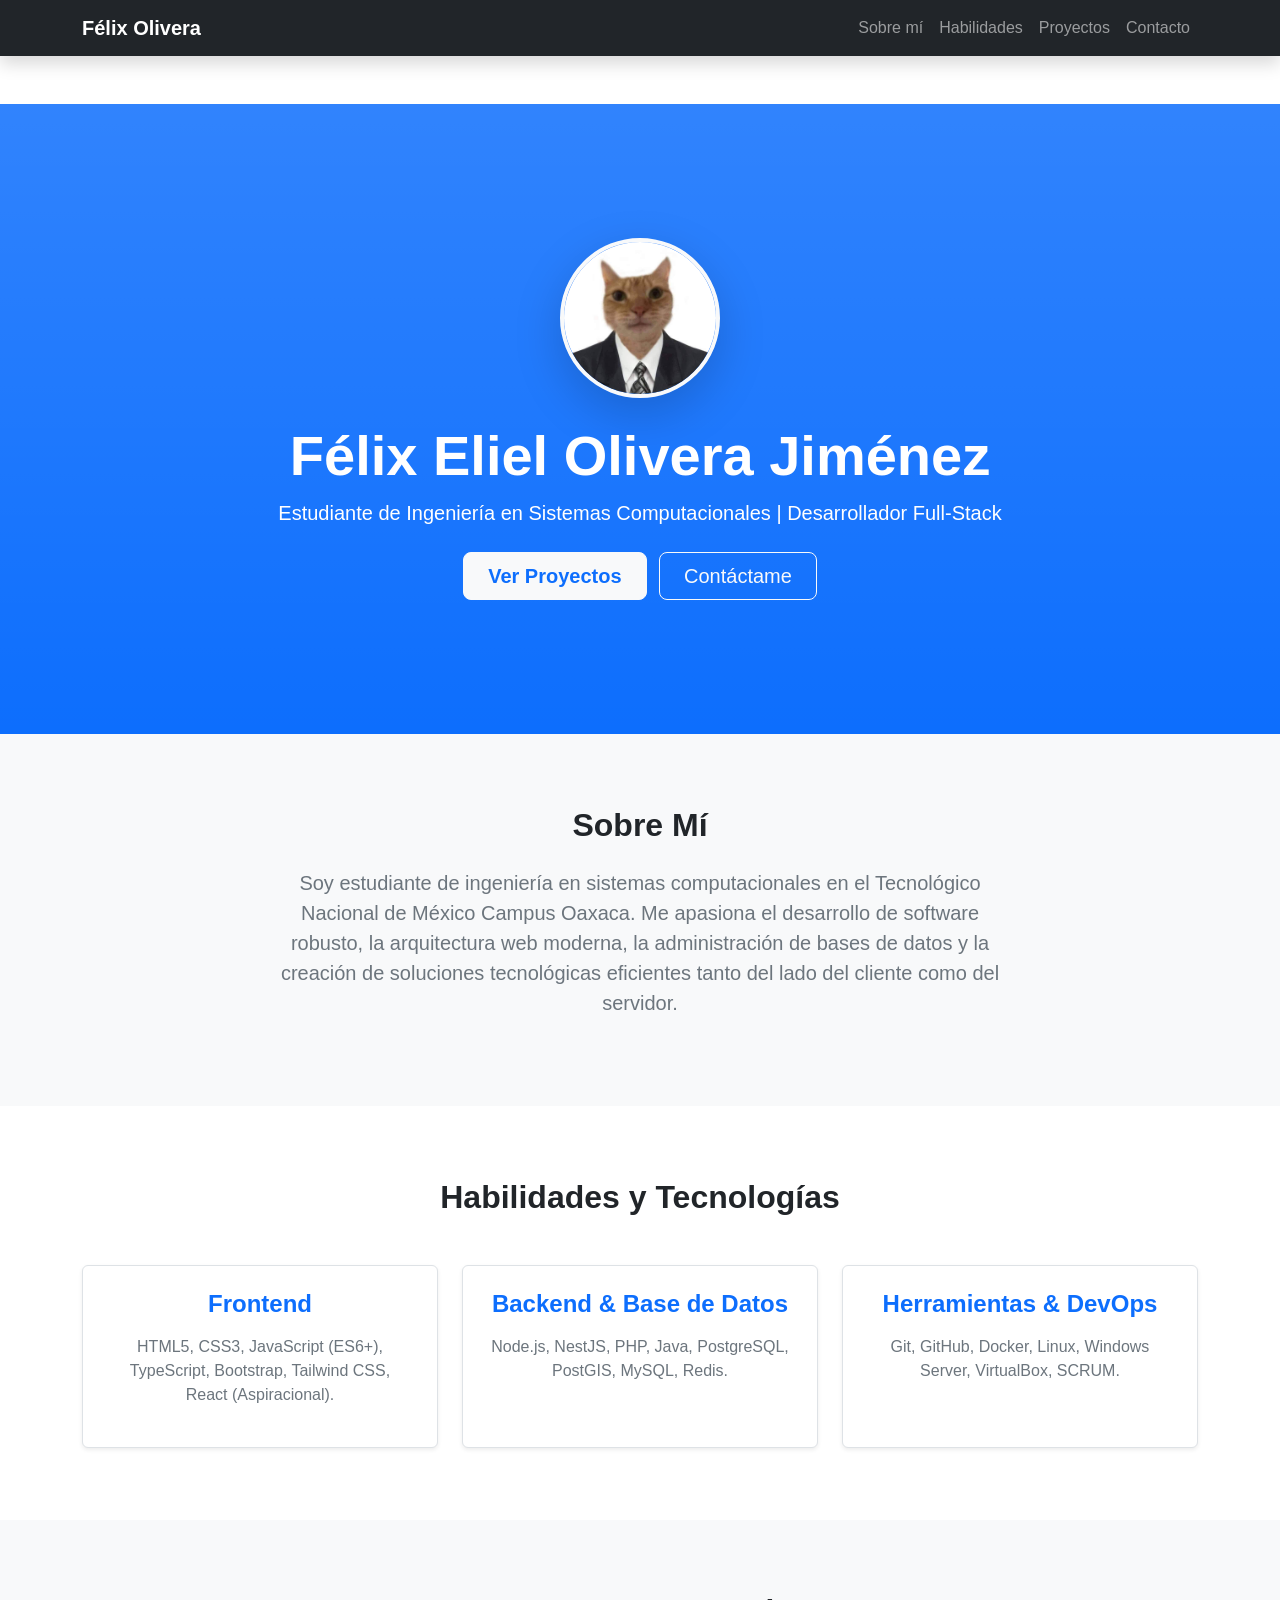
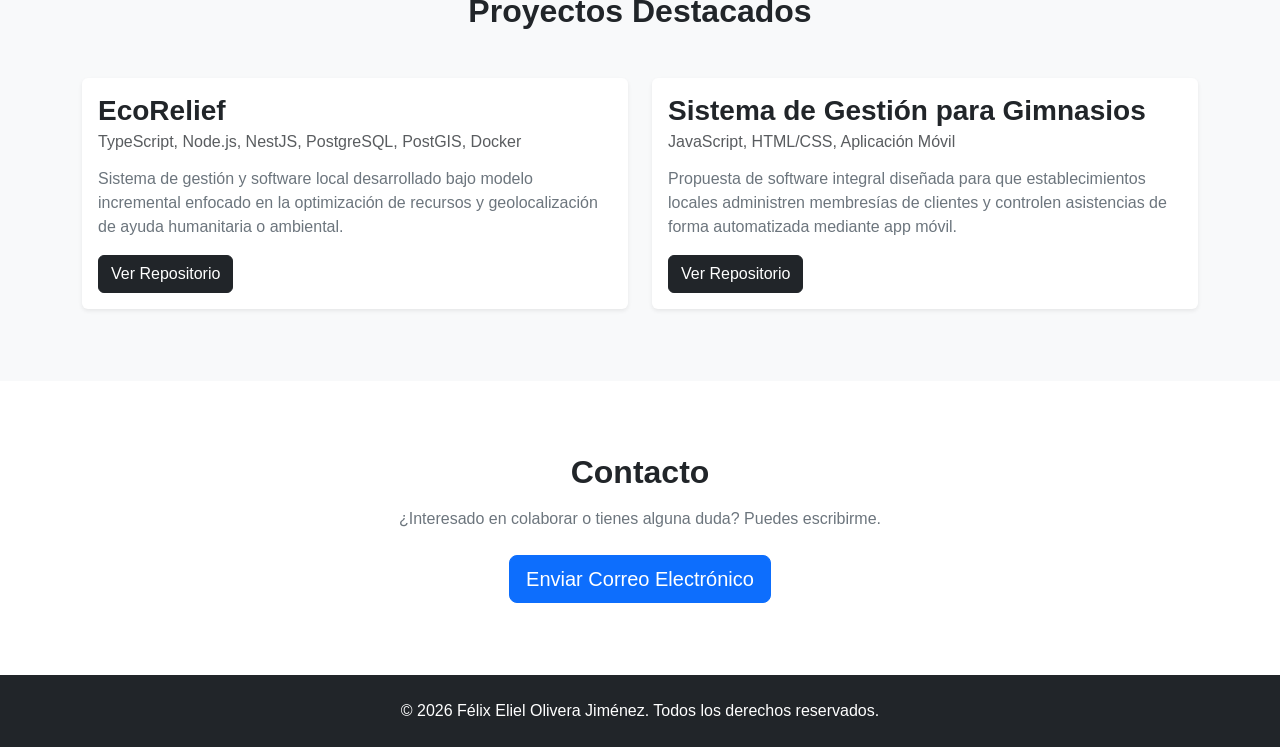
==== index.html @ 49920ea5 "Primer comit" ====
<!DOCTYPE html>
<html lang="es">
<head>
  <meta charset="UTF-8">
  <meta name="viewport" content="width=device-width, initial-scale=1.0">
  <title>Félix Eliel Olivera Jiménez | Portafolio Profesional</title>
  <!-- Bootstrap 5 CSS CDN -->
  <link href="https://cdn.jsdelivr.net/npm/bootstrap@5.3.2/dist/css/bootstrap.min.css" rel="stylesheet">
  <!-- Estilos personalizados -->
  <link rel="stylesheet" href="css/portafolio.css">
</head>
<body>

  <!-- NAVBAR -->
  <nav class="navbar navbar-expand-lg navbar-dark bg-dark fixed-top shadow">
    <div class="container">
      <a class="navbar-brand fw-bold" href="#">Félix Olivera</a>
      <button class="navbar-toggler" type="button" data-bs-toggle="collapse" data-bs-target="#navbarNav">
        <span class="navbar-toggler-icon"></span>
      </button>
      <div class="collapse navbar-collapse justify-content-end" id="navbarNav">
        <ul class="navbar-nav">
          <li class="nav-item"><a class="nav-link" href="#sobre-mi">Sobre mí</a></li>
          <li class="nav-item"><a class="nav-link" href="#skills">Habilidades</a></li>
          <li class="nav-item"><a class="nav-link" href="#proyectos">Proyectos</a></li>
          <li class="nav-item"><a class="nav-link" href="#contacto">Contacto</a></li>
        </ul>
      </div>
    </div>
  </nav>

  <!-- HERO SECTION -->
  <header class="hero-section text-white text-center d-flex align-items-center bg-primary bg-gradient py-5 mt-5">
    <div class="container py-5">
      <!-- Foto de perfil profesional (Asegúrate de agregar tu imagen real en una carpeta img o enlazarla) -->
      <img src="img/imagen_perfil_prueba.jpg" alt="Félix Eliel Olivera Jiménez" class="rounded-circle shadow-lg mb-4 border border-4 border-light profile-img" width="160" height="160" style="object-fit: cover;">
      <h1 class="display-4 fw-bold">Félix Eliel Olivera Jiménez</h1>
      <p class="lead mb-4">Estudiante de Ingeniería en Sistemas Computacionales | Desarrollador Full-Stack</p>
      <a href="#proyectos" class="btn btn-light btn-lg px-4 me-2 fw-bold text-primary">Ver Proyectos</a>
      <a href="#contacto" class="btn btn-outline-light btn-lg px-4">Contáctame</a>
    </div>
  </header>

  <!-- SOBRE MÍ -->
  <section id="sobre-mi" class="py-5 bg-light">
    <div class="container py-4">
      <h2 class="text-center fw-bold mb-4">Sobre Mí</h2>
      <div class="row justify-content-center">
        <div class="col-lg-8 text-center">
          <p class="fs-5 text-secondary">
            Soy estudiante de ingeniería en sistemas computacionales en el Tecnológico Nacional de México Campus Oaxaca. Me apasiona el desarrollo de software robusto, la arquitectura web moderna, la administración de bases de datos y la creación de soluciones tecnológicas eficientes tanto del lado del cliente como del servidor.
          </p>
        </div>
      </div>
    </div>
  </section>

  <!-- HABILIDADES (SKILLS) -->
  <section id="skills" class="py-5">
    <div class="container py-4">
      <h2 class="text-center fw-bold mb-5">Habilidades y Tecnologías</h2>
      <div class="row g-4 text-center">
        <div class="col-md-4">
          <div class="p-4 border rounded shadow-sm h-100 bg-white">
            <h4 class="fw-bold text-primary mb-3">Frontend</h4>
            <p class="text-secondary">HTML5, CSS3, JavaScript (ES6+), TypeScript, Bootstrap, Tailwind CSS, React (Aspiracional).</p>
          </div>
        </div>
        <div class="col-md-4">
          <div class="p-4 border rounded shadow-sm h-100 bg-white">
            <h4 class="fw-bold text-primary mb-3">Backend & Base de Datos</h4>
            <p class="text-secondary">Node.js, NestJS, PHP, Java, PostgreSQL, PostGIS, MySQL, Redis.</p>
          </div>
        </div>
        <div class="col-md-4">
          <div class="p-4 border rounded shadow-sm h-100 bg-white">
            <h4 class="fw-bold text-primary mb-3">Herramientas & DevOps</h4>
            <p class="text-secondary">Git, GitHub, Docker, Linux, Windows Server, VirtualBox, SCRUM.</p>
          </div>
        </div>
      </div>
    </div>
  </section>

  <!-- PROYECTOS -->
  <section id="proyectos" class="py-5 bg-light">
    <div class="container py-4">
      <h2 class="text-center fw-bold mb-5">Proyectos Destacados</h2>
      <div class="row g-4">
        
        <!-- Proyecto 1 -->
        <div class="col-md-6">
          <div class="card h-100 shadow-sm border-0">
            <div class="card-body d-flex flex-column">
              <h3 class="card-title fw-bold">EcoRelief</h3>
              <h6 class="card-subtitle mb-2 text-muted">TypeScript, Node.js, NestJS, PostgreSQL, PostGIS, Docker</h6>
              <p class="card-text text-secondary mt-2">
                Sistema de gestión y software local desarrollado bajo modelo incremental enfocado en la optimización de recursos y geolocalización de ayuda humanitaria o ambiental.
              </p>
              <a href="#" class="btn btn-dark mt-auto align-self-start">Ver Repositorio</a>
            </div>
          </div>
        </div>

        <!-- Proyecto 2 -->
        <div class="col-md-6">
          <div class="card h-100 shadow-sm border-0">
            <div class="card-body d-flex flex-column">
              <h3 class="card-title fw-bold">Sistema de Gestión para Gimnasios</h3>
              <h6 class="card-subtitle mb-2 text-muted">JavaScript, HTML/CSS, Aplicación Móvil</h6>
              <p class="card-text text-secondary mt-2">
                Propuesta de software integral diseñada para que establecimientos locales administren membresías de clientes y controlen asistencias de forma automatizada mediante app móvil.
              </p>
              <a href="#" class="btn btn-dark mt-auto align-self-start">Ver Repositorio</a>
            </div>
          </div>
        </div>

      </div>
    </div>
  </section>

  <!-- CONTACTO -->
  <section id="contacto" class="py-5">
    <div class="container py-4 text-center">
      <h2 class="fw-bold mb-3">Contacto</h2>
      <p class="text-secondary mb-4">¿Interesado en colaborar o tienes alguna duda? Puedes escribirme.</p>
      <a href="mailto:felix.olivera@itoaxaca.edu.mx" class="btn btn-primary btn-lg">Enviar Correo Electrónico</a>
    </div>
  </section>

  <!-- FOOTER -->
  <footer class="bg-dark text-white text-center py-4">
    <div class="container">
      <p class="mb-0">&copy; 2026 Félix Eliel Olivera Jiménez. Todos los derechos reservados.</p>
    </div>
  </footer>

  <!-- Bootstrap 5 JS Bundle CDN -->
  <script src="https://cdn.jsdelivr.net/npm/bootstrap@5.3.2/dist/js/bootstrap.bundle.min.js"></script>
  <script src="js/main.js"></script>
</body>
</html>
---- css/portafolio.css ----
html {
  scroll-behavior: smooth;
}

body {
  font-family: 'Segoe UI', Tahoma, Geneva, Verdana, sans-serif;
  padding-top: 56px; /* Espacio para el navbar fijo */
}

.hero-section {
  background: linear-gradient(135deg, #0d6efd 0%, #0043a8 100%);
  min-height: 70vh;
}

.profile-img {
  transition: transform 0.3s ease;
}

.profile-img:hover {
  transform: scale(1.05);
}

.card {
  transition: transform 0.3s ease, box-shadow 0.3s ease;
}

.card:hover {
  transform: translateY(-5px);
  box-shadow: 0 10px 20px rgba(0,0,0,0.15) !important;
}
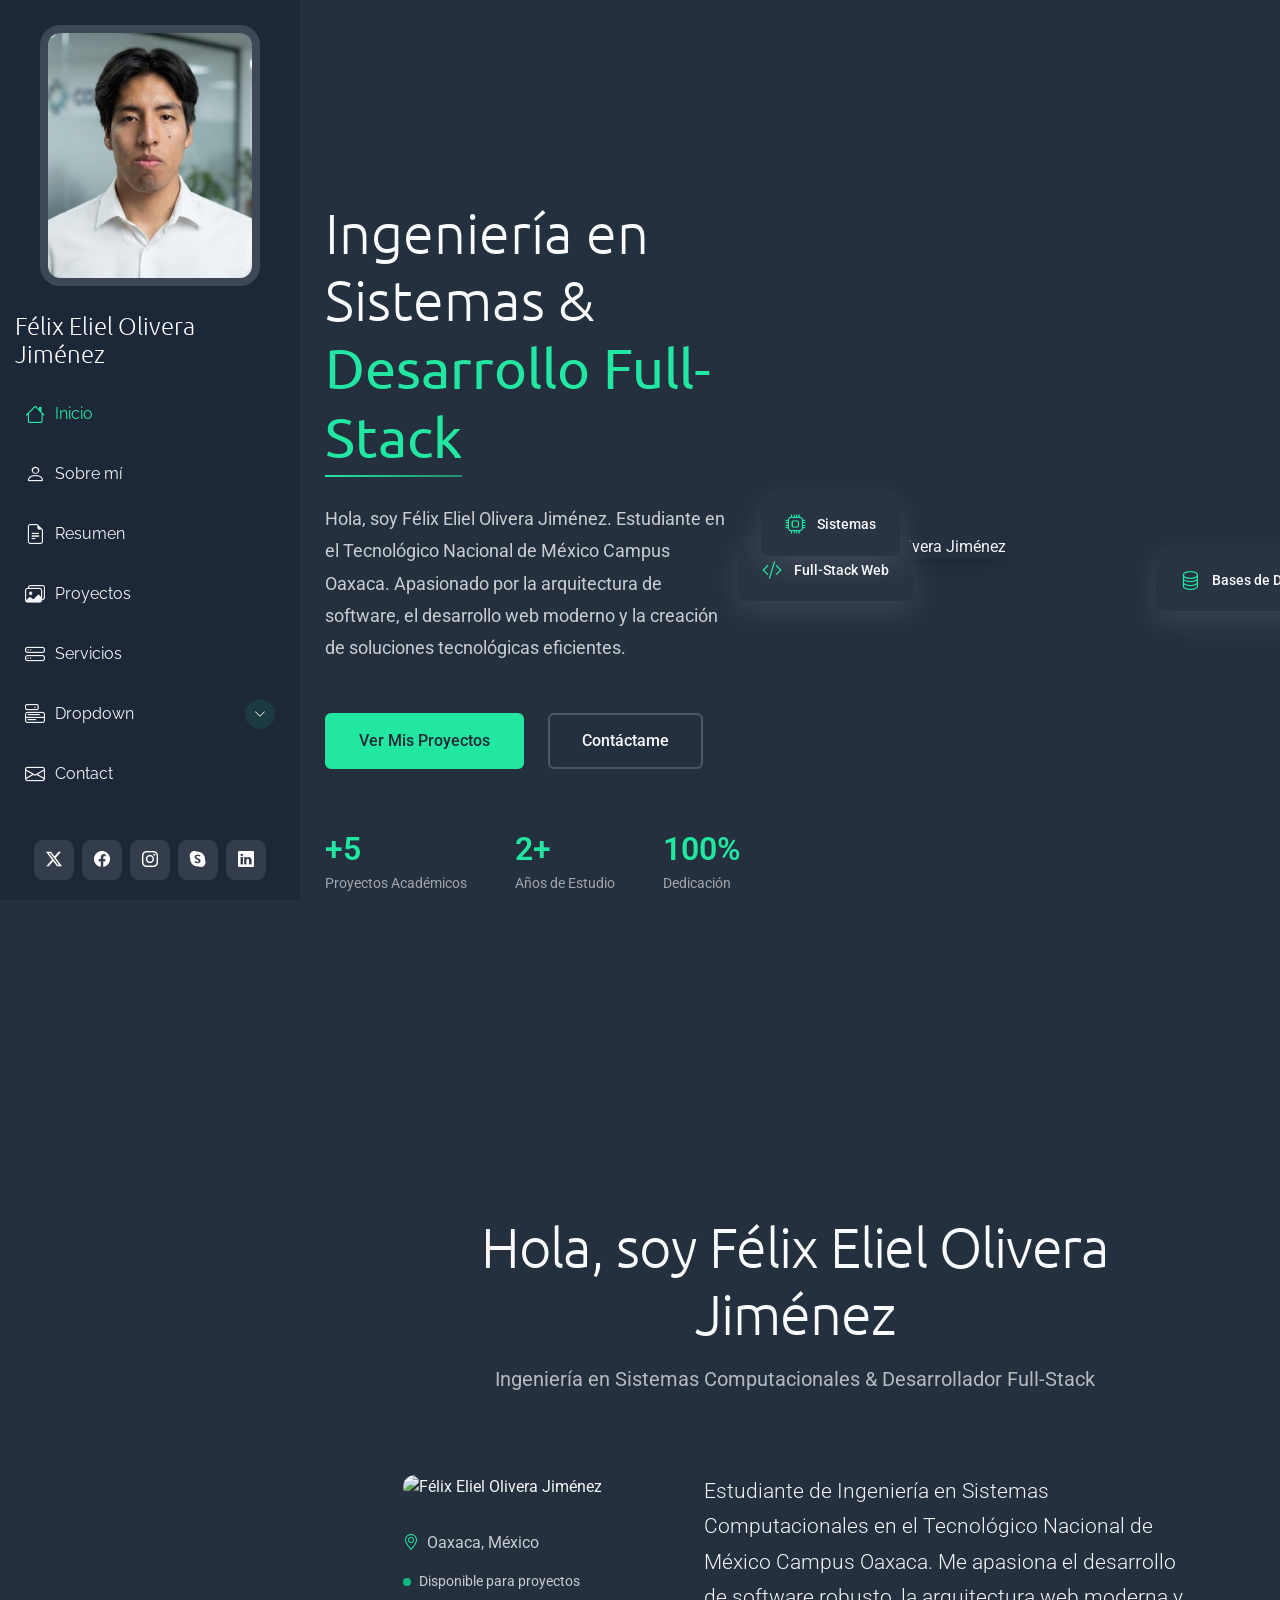
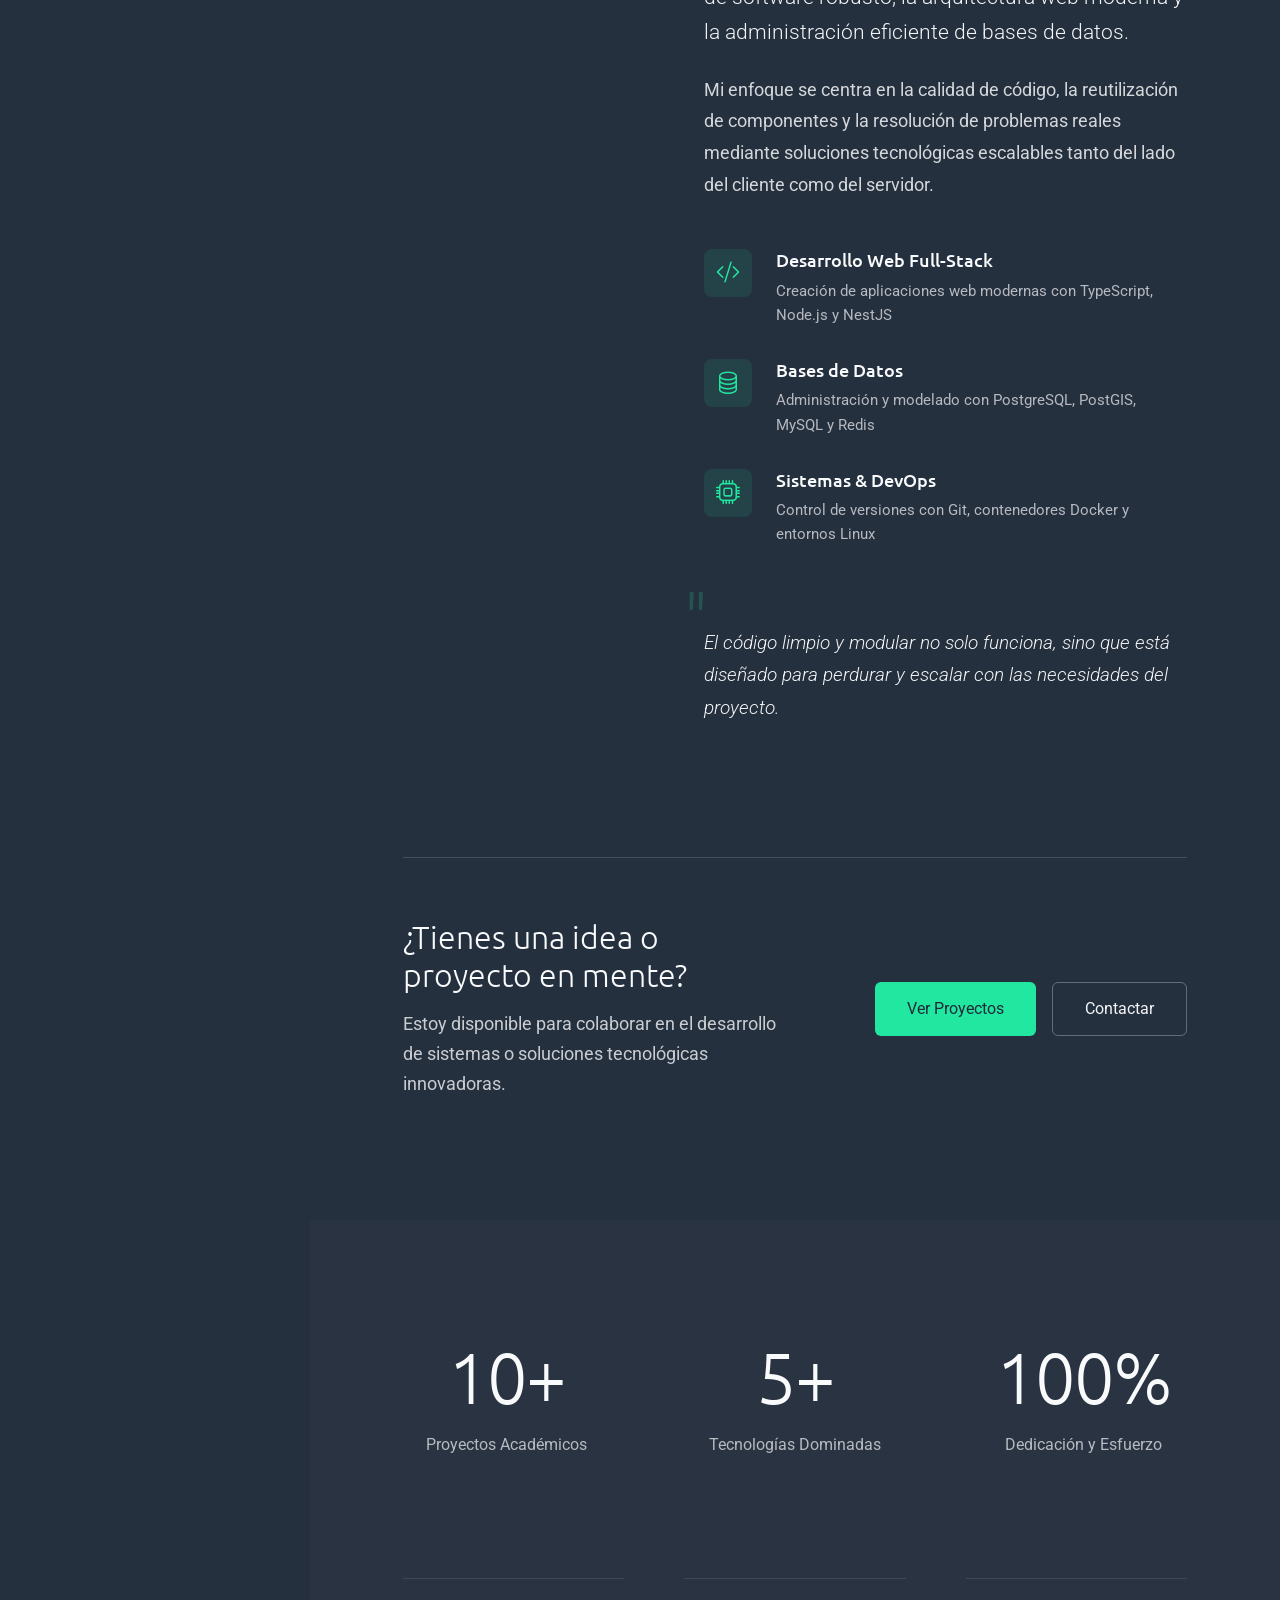
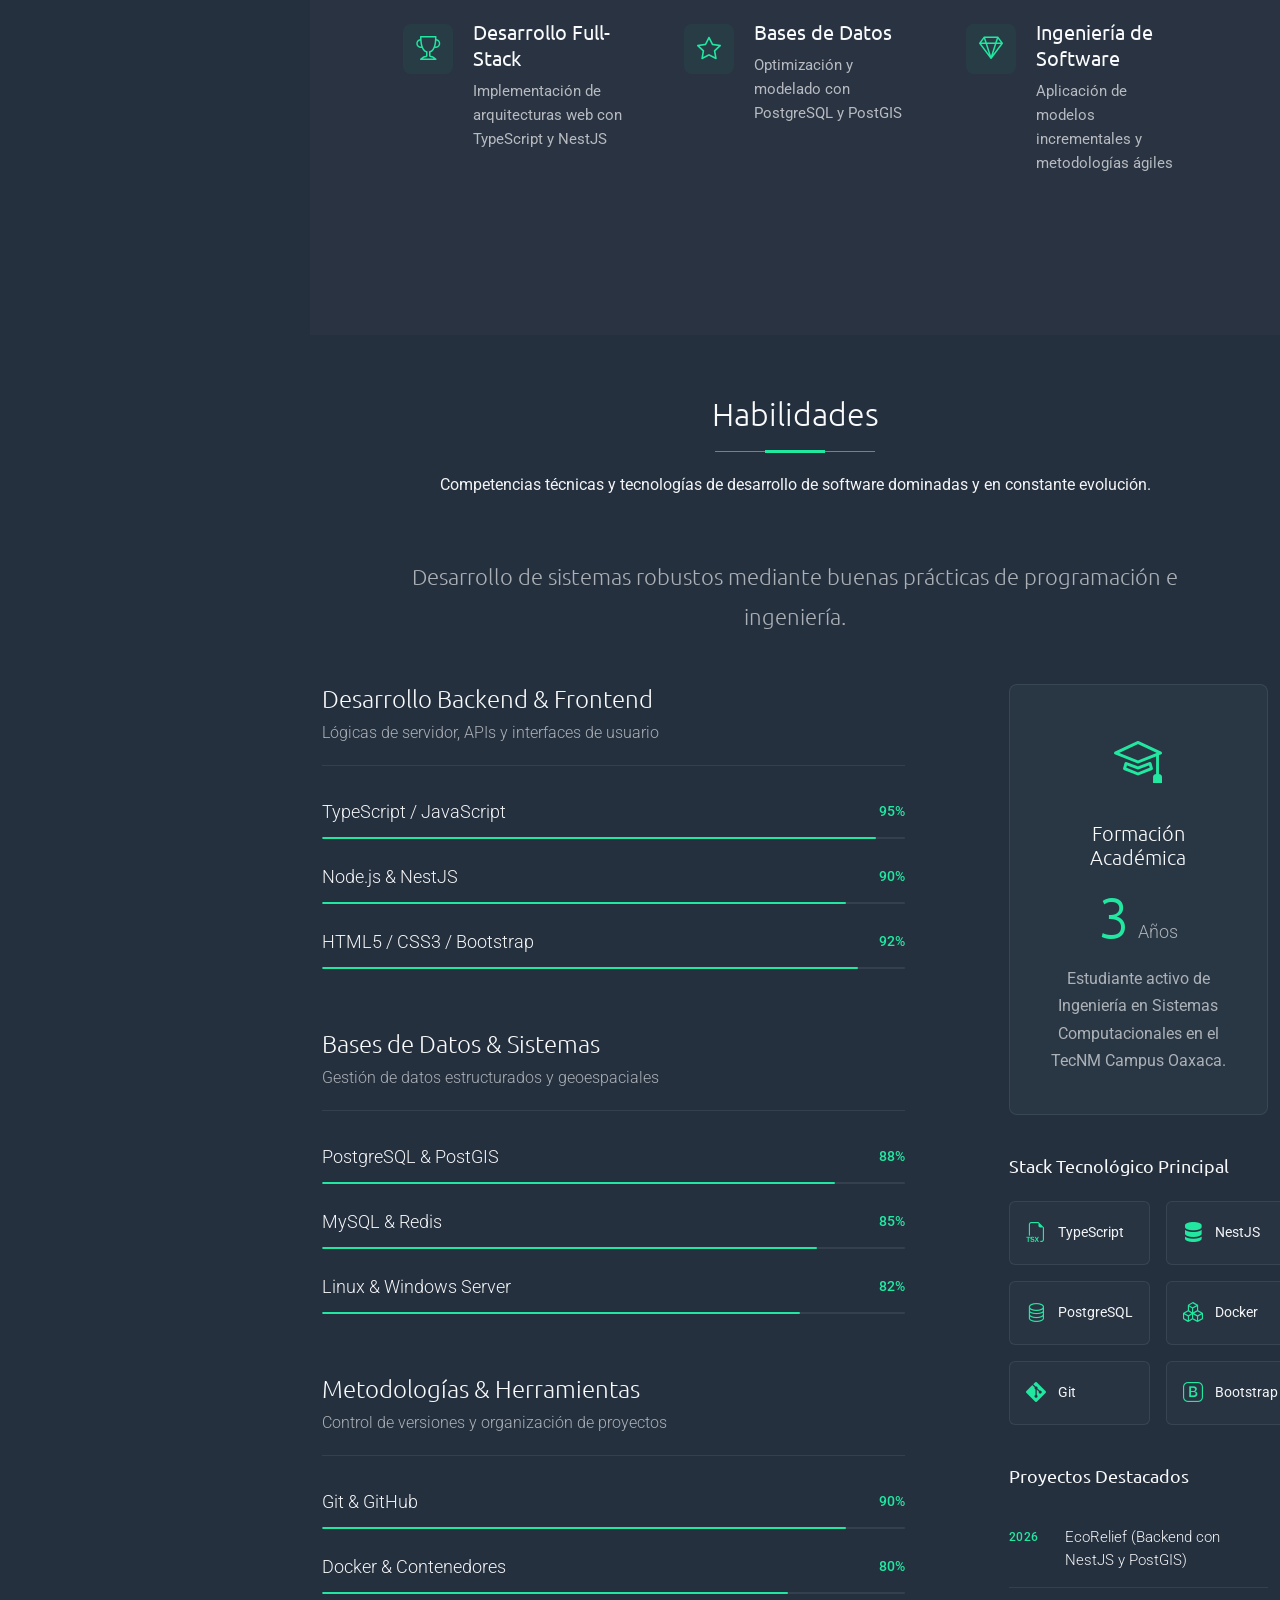
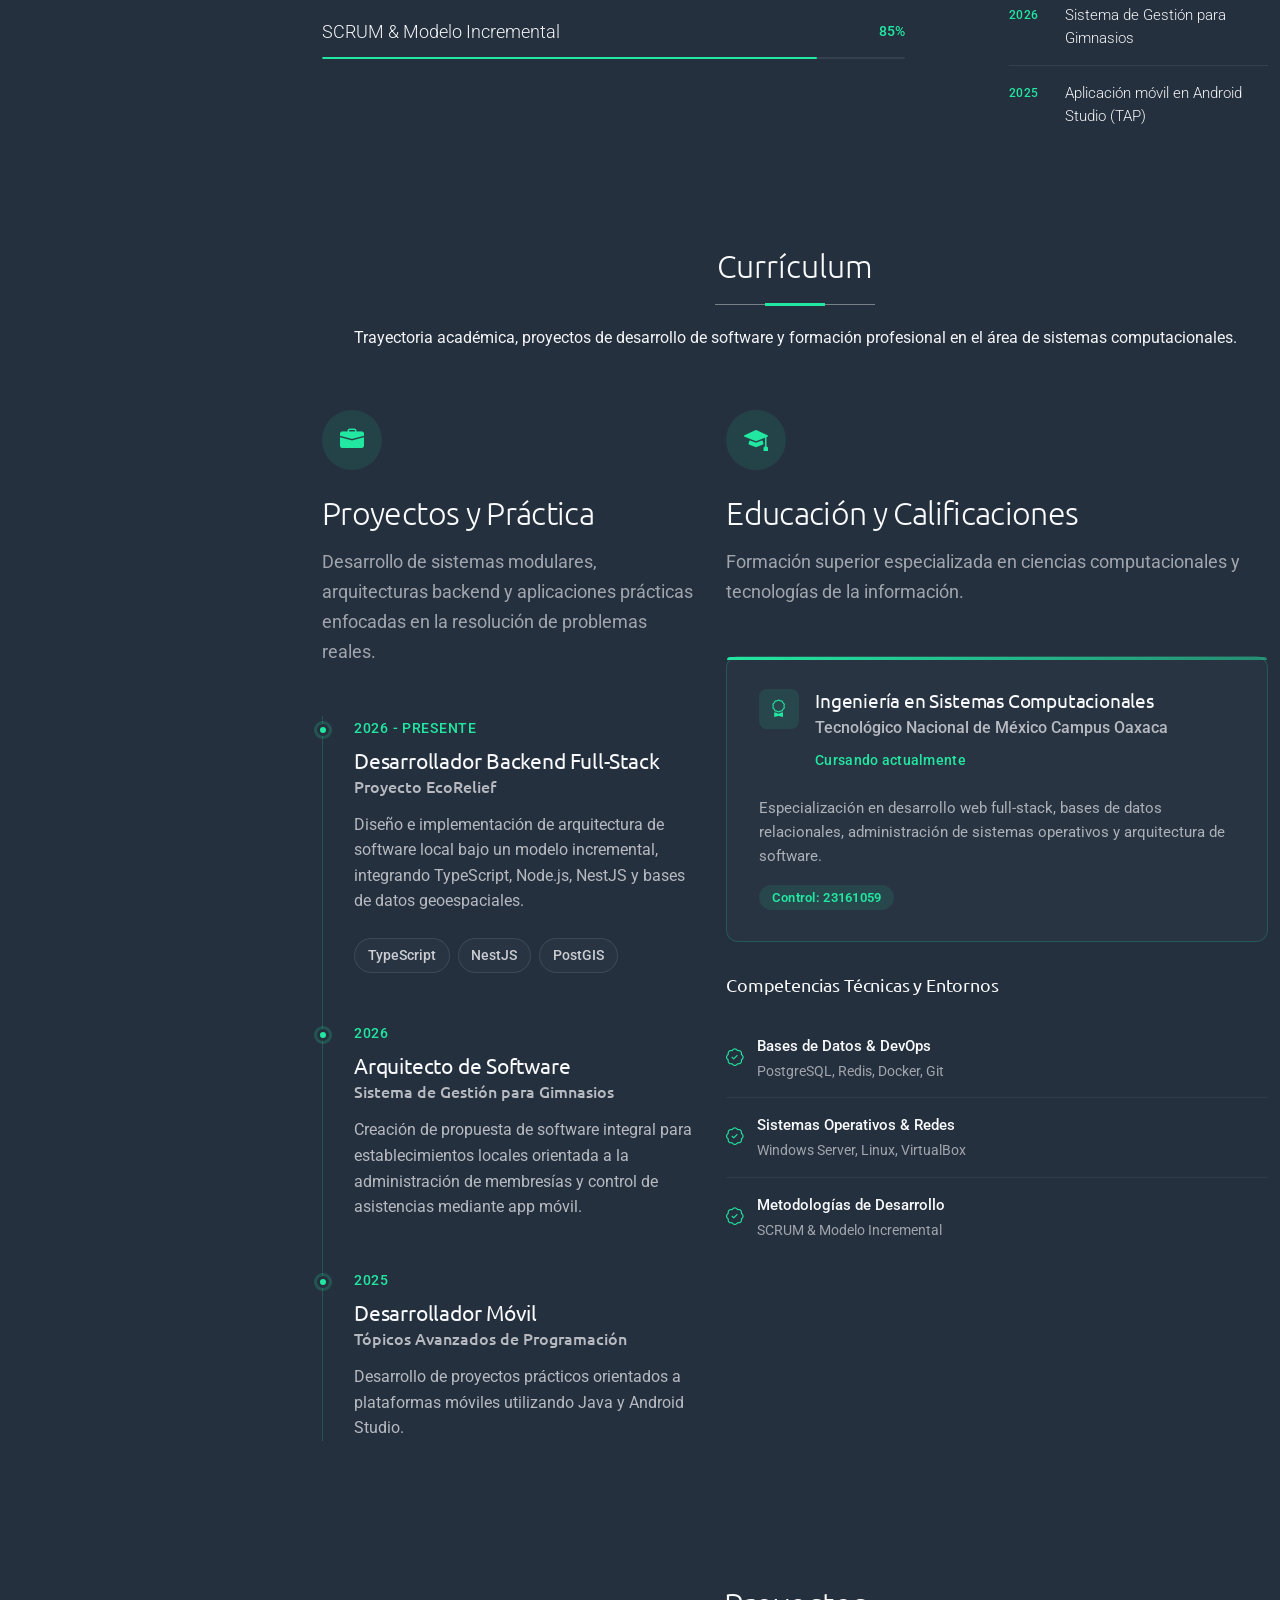
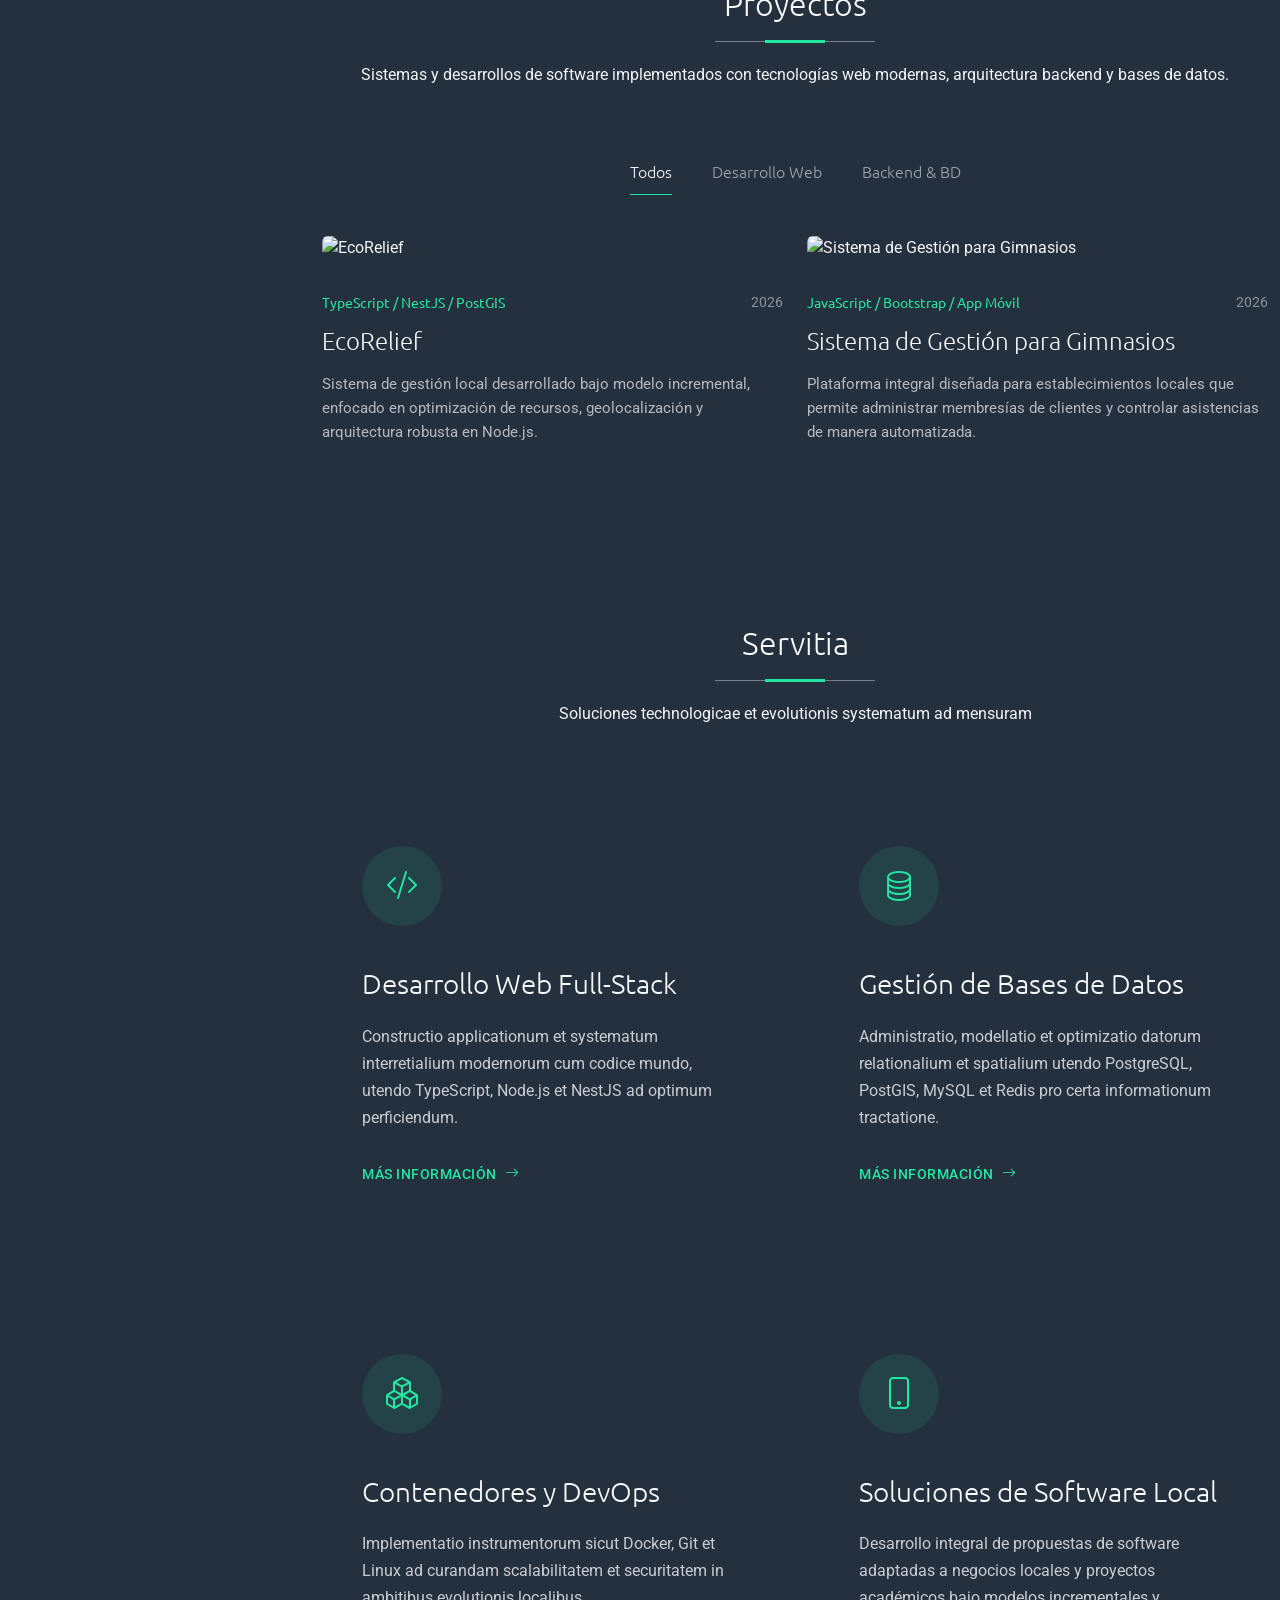
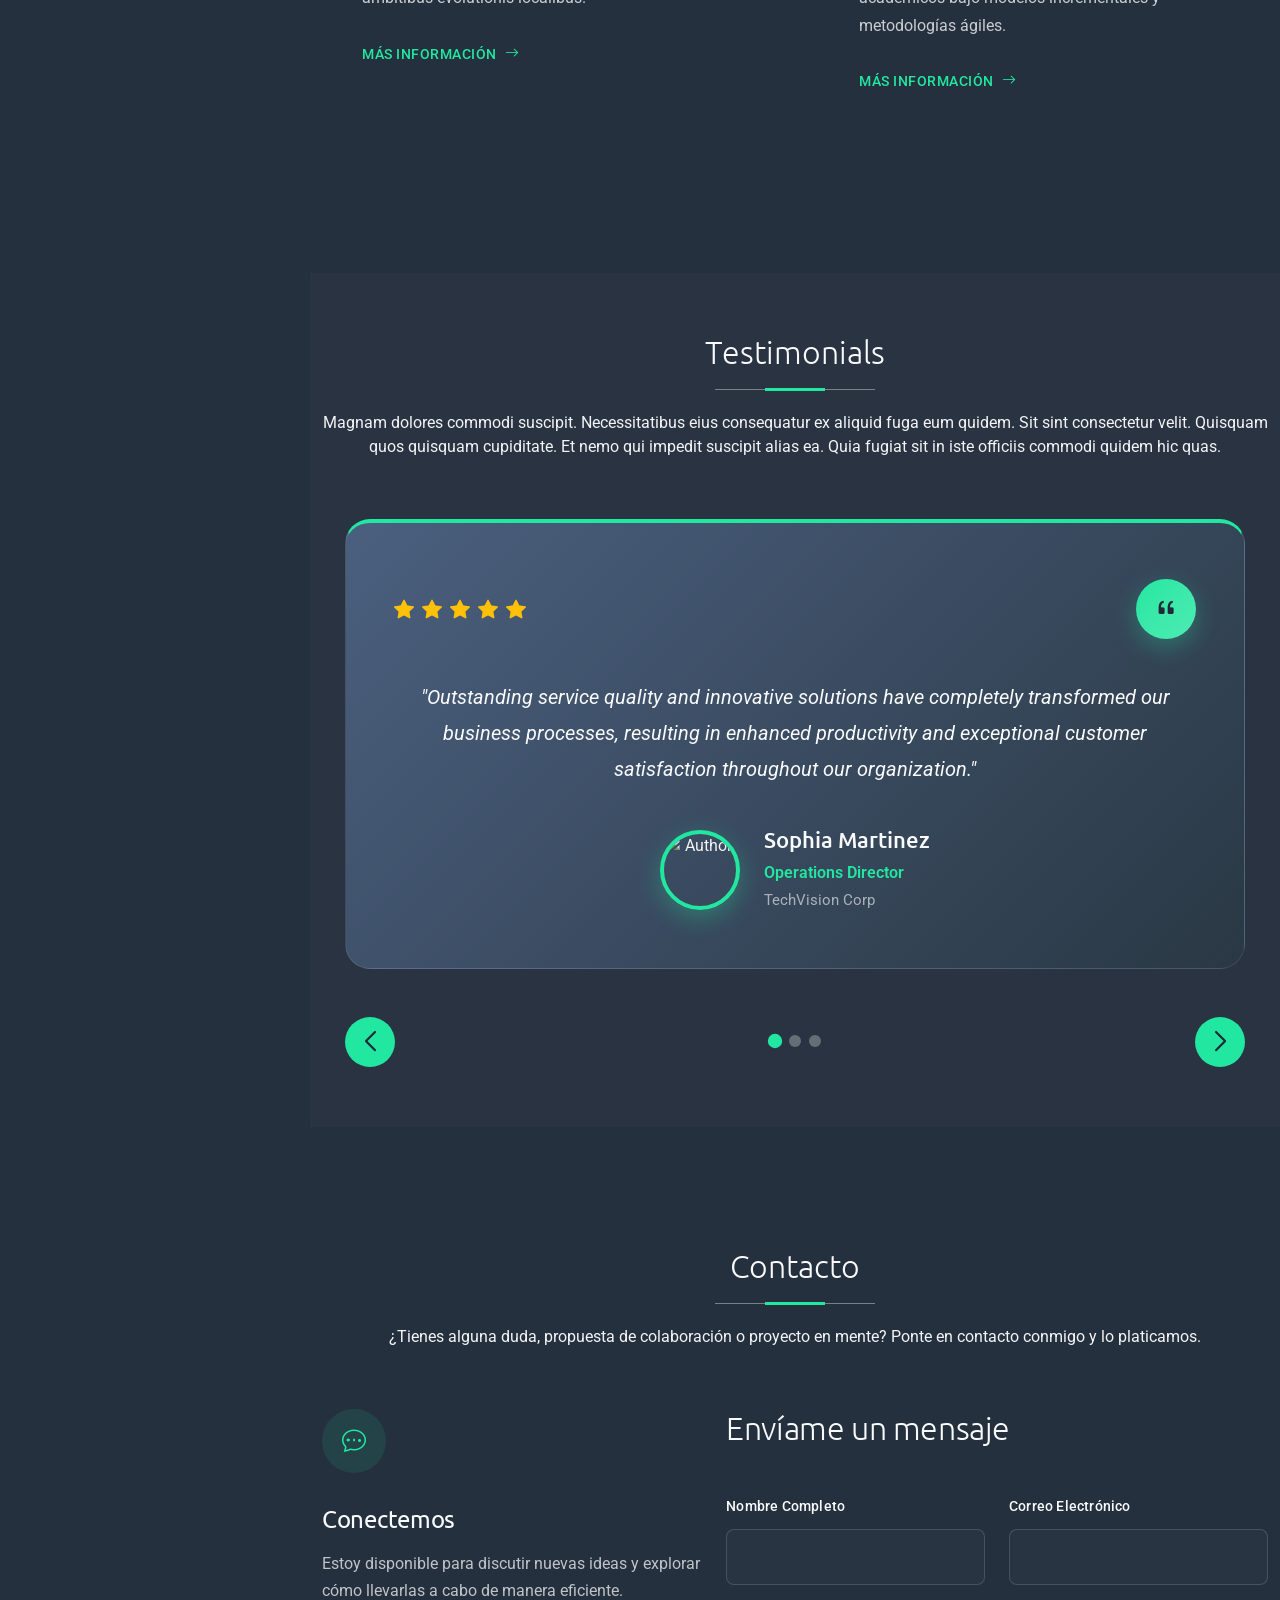
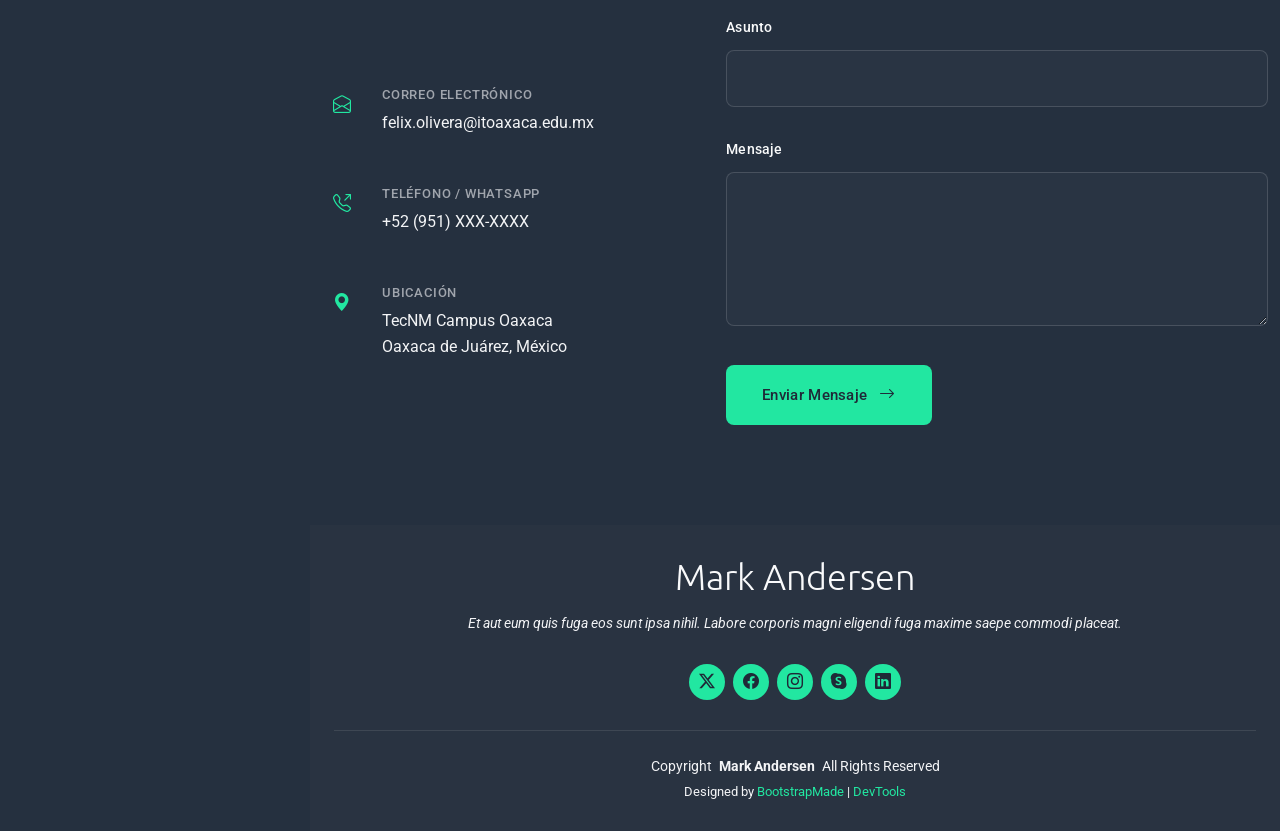
==== commit e2c4484d: "Cuarto comit" ====
--- a/index.html
+++ b/index.html
@@ -1,143 +1,1138 @@
 <!DOCTYPE html>
-<html lang="es">
+<html lang="en">
+
 <head>
-  <meta charset="UTF-8">
-  <meta name="viewport" content="width=device-width, initial-scale=1.0">
-  <title>Félix Eliel Olivera Jiménez | Portafolio Profesional</title>
-  <!-- Bootstrap 5 CSS CDN -->
-  <link href="https://cdn.jsdelivr.net/npm/bootstrap@5.3.2/dist/css/bootstrap.min.css" rel="stylesheet">
-  <!-- Estilos personalizados -->
-  <link rel="stylesheet" href="css/portafolio.css">
+  <meta charset="utf-8">
+  <meta content="width=device-width, initial-scale=1.0" name="viewport">
+  <title>Index - MyPage Bootstrap Template</title>
+  <meta name="description" content="">
+  <meta name="keywords" content="">
+
+  <!-- Favicons -->
+  <link href="assets/img/favicon.png" rel="icon">
+  <link href="assets/img/apple-touch-icon.png" rel="apple-touch-icon">
+
+  <!-- Fonts -->
+  <link href="https://fonts.googleapis.com" rel="preconnect">
+  <link href="https://fonts.gstatic.com" rel="preconnect" crossorigin>
+  <link href="https://fonts.googleapis.com/css2?family=Roboto:ital,wght@0,100;0,300;0,400;0,500;0,700;0,900;1,100;1,300;1,400;1,500;1,700;1,900&family=Raleway:ital,wght@0,100;0,200;0,300;0,400;0,500;0,600;0,700;0,800;0,900;1,100;1,200;1,300;1,400;1,500;1,600;1,700;1,800;1,900&family=Ubuntu:ital,wght@0,300;0,400;0,500;0,700;1,300;1,400;1,500;1,700&display=swap" rel="stylesheet">
+
+  <!-- Vendor CSS Files -->
+  <link href="assets/vendor/bootstrap/css/bootstrap.min.css" rel="stylesheet">
+  <link href="assets/vendor/bootstrap-icons/bootstrap-icons.css" rel="stylesheet">
+  <link href="assets/vendor/aos/aos.css" rel="stylesheet">
+  <link href="assets/vendor/glightbox/css/glightbox.min.css" rel="stylesheet">
+  <link href="assets/vendor/swiper/swiper-bundle.min.css" rel="stylesheet">
+
+  <!-- Main CSS File -->
+  <link href="assets/css/main.css" rel="stylesheet">
+
+  <!-- =======================================================
+  * Template Name: MyPage
+  * Template URL: https://bootstrapmade.com/mypage-bootstrap-personal-template/
+  * Updated: Sep 20 2025 with Bootstrap v5.3.8
+  * Author: BootstrapMade.com
+  * License: https://bootstrapmade.com/license/
+  ======================================================== -->
 </head>
-<body>
-
-  <!-- NAVBAR -->
-  <nav class="navbar navbar-expand-lg navbar-dark bg-dark fixed-top shadow">
-    <div class="container">
-      <a class="navbar-brand fw-bold" href="#">Félix Olivera</a>
-      <button class="navbar-toggler" type="button" data-bs-toggle="collapse" data-bs-target="#navbarNav">
-        <span class="navbar-toggler-icon"></span>
-      </button>
-      <div class="collapse navbar-collapse justify-content-end" id="navbarNav">
-        <ul class="navbar-nav">
-          <li class="nav-item"><a class="nav-link" href="#sobre-mi">Sobre mí</a></li>
-          <li class="nav-item"><a class="nav-link" href="#skills">Habilidades</a></li>
-          <li class="nav-item"><a class="nav-link" href="#proyectos">Proyectos</a></li>
-          <li class="nav-item"><a class="nav-link" href="#contacto">Contacto</a></li>
-        </ul>
+
+<body class="index-page">
+
+  <header id="header" class="header dark-background d-flex flex-column justify-content-between">
+    <i class="header-toggle d-xl-none bi bi-list"></i>
+
+    <div class="header-top">
+      <div class="profile-img">
+        <img src="img1/porta1.png" alt="" class="img-fluid">
       </div>
+
+      <a href="index.html" class="logo d-flex align-items-center justify-content-center">
+        <!-- Uncomment the line below if you also wish to use an image logo -->
+        <!-- <img src="assets/img/logo.webp" alt=""> -->
+        <h1 class="sitename">Félix Eliel Olivera Jiménez</h1>
+      </a>
+
     </div>
-  </nav>
-
-  <!-- HERO SECTION -->
-  <header class="hero-section text-white text-center d-flex align-items-center bg-primary bg-gradient py-5 mt-5">
-    <div class="container py-5">
-      <!-- Foto de perfil profesional (Asegúrate de agregar tu imagen real en una carpeta img o enlazarla) -->
-      <img src="img/imagen_perfil_prueba.jpg" alt="Félix Eliel Olivera Jiménez" class="rounded-circle shadow-lg mb-4 border border-4 border-light profile-img" width="160" height="160" style="object-fit: cover;">
-      <h1 class="display-4 fw-bold">Félix Eliel Olivera Jiménez</h1>
-      <p class="lead mb-4">Estudiante de Ingeniería en Sistemas Computacionales | Desarrollador Full-Stack</p>
-      <a href="#proyectos" class="btn btn-light btn-lg px-4 me-2 fw-bold text-primary">Ver Proyectos</a>
-      <a href="#contacto" class="btn btn-outline-light btn-lg px-4">Contáctame</a>
+
+    <nav id="navmenu" class="navmenu">
+      <ul>
+        <li><a href="#hero" class="active"><i class="bi bi-house navicon"></i>Inicio</a></li>
+        <li><a href="#about"><i class="bi bi-person navicon"></i> Sobre mí</a></li>
+        <li><a href="#resume"><i class="bi bi-file-earmark-text navicon"></i> Resumen</a></li>
+        <li><a href="#portfolio"><i class="bi bi-images navicon"></i> Proyectos</a></li>
+        <li><a href="#services"><i class="bi bi-hdd-stack navicon"></i> Servicios</a></li>
+        <li class="dropdown"><a href="#"><i class="bi bi-menu-button navicon"></i> <span>Dropdown</span> <i class="bi bi-chevron-down toggle-dropdown"></i></a>
+          <ul>
+            <li><a href="#">Dropdown 1</a></li>
+            <li class="dropdown"><a href="#"><span>Deep Dropdown</span> <i class="bi bi-chevron-down toggle-dropdown"></i></a>
+              <ul>
+                <li><a href="#">Deep Dropdown 1</a></li>
+                <li><a href="#">Deep Dropdown 2</a></li>
+                <li><a href="#">Deep Dropdown 3</a></li>
+                <li><a href="#">Deep Dropdown 4</a></li>
+                <li><a href="#">Deep Dropdown 5</a></li>
+              </ul>
+            </li>
+            <li><a href="#">Dropdown 2</a></li>
+            <li><a href="#">Dropdown 3</a></li>
+            <li><a href="#">Dropdown 4</a></li>
+          </ul>
+        </li>
+        <li><a href="#contact"><i class="bi bi-envelope navicon"></i> Contact</a></li>
+      </ul>
+    </nav>
+
+    <div class="social-links text-center">
+      <a href="#" class="twitter"><i class="bi bi-twitter-x"></i></a>
+      <a href="#" class="facebook"><i class="bi bi-facebook"></i></a>
+      <a href="#" class="instagram"><i class="bi bi-instagram"></i></a>
+      <a href="#" class="google-plus"><i class="bi bi-skype"></i></a>
+      <a href="#" class="linkedin"><i class="bi bi-linkedin"></i></a>
     </div>
   </header>
 
-  <!-- SOBRE MÍ -->
-  <section id="sobre-mi" class="py-5 bg-light">
-    <div class="container py-4">
-      <h2 class="text-center fw-bold mb-4">Sobre Mí</h2>
-      <div class="row justify-content-center">
-        <div class="col-lg-8 text-center">
-          <p class="fs-5 text-secondary">
-            Soy estudiante de ingeniería en sistemas computacionales en el Tecnológico Nacional de México Campus Oaxaca. Me apasiona el desarrollo de software robusto, la arquitectura web moderna, la administración de bases de datos y la creación de soluciones tecnológicas eficientes tanto del lado del cliente como del servidor.
-          </p>
+  <main class="main">
+
+  <!-- Hero Section -->
+    <section id="hero" class="hero section">
+
+      <div class="container" data-aos="fade-up" data-aos-delay="100">
+
+        <div class="row align-items-center">
+          <div class="col-lg-6 order-2 order-lg-1">
+            <div class="hero-content">
+              <h1 data-aos="fade-up" data-aos-delay="200">
+                Ingeniería en Sistemas &amp;
+                <span class="accent-text">Desarrollo Full-Stack</span>
+              </h1>
+              <p class="hero-description" data-aos="fade-up" data-aos-delay="300">
+                Hola, soy Félix Eliel Olivera Jiménez. Estudiante en el Tecnológico Nacional de México Campus Oaxaca. Apasionado por la arquitectura de software, el desarrollo web moderno y la creación de soluciones tecnológicas eficientes.
+              </p>
+              <div class="hero-actions" data-aos="fade-up" data-aos-delay="400">
+                <a href="#portfolio" class="btn-primary">Ver Mis Proyectos</a>
+                <a href="#contact" class="btn-secondary">Contáctame</a>
+              </div>
+              <div class="hero-stats" data-aos="fade-up" data-aos-delay="500">
+                <div class="stat-item">
+                  <span class="stat-number">+5</span>
+                  <span class="stat-label">Proyectos Académicos</span>
+                </div>
+                <div class="stat-item">
+                  <span class="stat-number">2+</span>
+                  <span class="stat-label">Años de Estudio</span>
+                </div>
+                <div class="stat-item">
+                  <span class="stat-number">100%</span>
+                  <span class="stat-label">Dedicación</span>
+                </div>
+              </div>
+            </div>
+          </div>
+
+          <div class="col-lg-6 order-1 order-lg-2">
+            <div class="hero-image" data-aos="fade-up" data-aos-delay="300">
+              <div class="image-wrapper">
+                <!-- Reemplaza 'img/tu-foto.jpg' por la ruta y nombre real de tu fotografía profesional -->
+                <img src="img/tu-foto.jpg" alt="Félix Eliel Olivera Jiménez" class="img-fluid main-image rounded-4 shadow">
+                <div class="floating-card card-1" data-aos="fade-up" data-aos-delay="600">
+                  <i class="bi bi-code-slash"></i>
+                  <span>Full-Stack Web</span>
+                </div>
+                <div class="floating-card card-2" data-aos="fade-up" data-aos-delay="700">
+                  <i class="bi bi-database"></i>
+                  <span>Bases de Datos</span>
+                </div>
+                <div class="floating-card card-3" data-aos="fade-up" data-aos-delay="800">
+                  <i class="bi bi-cpu"></i>
+                  <span>Sistemas</span>
+                </div>
+              </div>
+            </div>
+          </div>
+        </div>
+
+      </div>
+
+    </section><!-- /Hero Section -->
+
+<!-- About Section -->
+    <section id="about" class="about section">
+
+      <div class="container" data-aos="fade-up" data-aos-delay="100">
+
+        <div class="row justify-content-center">
+          <div class="col-lg-10">
+
+            <div class="intro-header text-center" data-aos="fade-up" data-aos-delay="150">
+              <h1>Hola, soy Félix Eliel Olivera Jiménez</h1>
+              <p class="subtitle">Ingeniería en Sistemas Computacionales &amp; Desarrollador Full-Stack</p>
+            </div>
+
+            <div class="main-content-wrapper">
+              <div class="row align-items-start">
+
+                <div class="col-lg-4" data-aos="fade-right" data-aos-delay="200">
+                  <div class="profile-section">
+                    <div class="profile-image-container">
+                      <!-- Reemplaza por la ruta de tu foto de perfil profesional -->
+                      <img src="img/tu-foto.jpg" class="img-fluid rounded-4" alt="Félix Eliel Olivera Jiménez">
+                    </div>
+                    <div class="profile-meta">
+                      <div class="location">
+                        <i class="bi bi-geo-alt"></i>
+                        <span>Oaxaca, México</span>
+                      </div>
+                      <div class="status">
+                        <div class="status-indicator"></div>
+                        <span>Disponible para proyectos</span>
+                      </div>
+                    </div>
+                  </div>
+                </div>
+
+                <div class="col-lg-8" data-aos="fade-left" data-aos-delay="250">
+                  <div class="content-area">
+
+                    <div class="story-block">
+                      <p class="lead-text">Estudiante de Ingeniería en Sistemas Computacionales en el Tecnológico Nacional de México Campus Oaxaca. Me apasiona el desarrollo de software robusto, la arquitectura web moderna y la administración eficiente de bases de datos.</p>
+
+                      <p>Mi enfoque se centra en la calidad de código, la reutilización de componentes y la resolución de problemas reales mediante soluciones tecnológicas escalables tanto del lado del cliente como del servidor.</p>
+                    </div>
+
+                    <div class="expertise-grid">
+                      <div class="expertise-item" data-aos="zoom-in" data-aos-delay="300">
+                        <div class="expertise-icon">
+                          <i class="bi bi-code-slash"></i>
+                        </div>
+                        <div class="expertise-content">
+                          <h4>Desarrollo Web Full-Stack</h4>
+                          <p>Creación de aplicaciones web modernas con TypeScript, Node.js y NestJS</p>
+                        </div>
+                      </div>
+
+                      <div class="expertise-item" data-aos="zoom-in" data-aos-delay="350">
+                        <div class="expertise-icon">
+                          <i class="bi bi-database"></i>
+                        </div>
+                        <div class="expertise-content">
+                          <h4>Bases de Datos</h4>
+                          <p>Administración y modelado con PostgreSQL, PostGIS, MySQL y Redis</p>
+                        </div>
+                      </div>
+
+                      <div class="expertise-item" data-aos="zoom-in" data-aos-delay="400">
+                        <div class="expertise-icon">
+                          <i class="bi bi-cpu"></i>
+                        </div>
+                        <div class="expertise-content">
+                          <h4>Sistemas &amp; DevOps</h4>
+                          <p>Control de versiones con Git, contenedores Docker y entornos Linux</p>
+                        </div>
+                      </div>
+                    </div>
+
+                    <div class="philosophy-quote" data-aos="fade-up" data-aos-delay="450">
+                      <div class="quote-mark">"</div>
+                      <p>El código limpio y modular no solo funciona, sino que está diseñado para perdurar y escalar con las necesidades del proyecto.</p>
+                    </div>
+
+                  </div>
+                </div>
+
+              </div>
+            </div>
+
+            <div class="bottom-section" data-aos="fade-up" data-aos-delay="500">
+              <div class="row align-items-center">
+                <div class="col-lg-6">
+                  <div class="collaboration-text">
+                    <h3>¿Tienes una idea o proyecto en mente?</h3>
+                    <p>Estoy disponible para colaborar en el desarrollo de sistemas o soluciones tecnológicas innovadoras.</p>
+                  </div>
+                </div>
+                <div class="col-lg-6">
+                  <div class="action-buttons">
+                    <a href="#portfolio" class="btn-custom primary">Ver Proyectos</a>
+                    <a href="#contact" class="btn-custom secondary">Contactar</a>
+                  </div>
+                </div>
+              </div>
+            </div>
+
+          </div>
+        </div>
+
+      </div>
+
+    </section><!-- /About Section -->
+
+    <!-- Stats Section -->
+    <section id="stats" class="stats section light-background">
+
+      <div class="container" data-aos="fade-up" data-aos-delay="100">
+
+        <div class="row justify-content-center">
+          <div class="col-lg-10">
+
+            <div class="stats-grid">
+              <div class="stat-item" data-aos="fade-up" data-aos-delay="200">
+                <div class="stat-number">
+                  <span data-purecounter-start="0" data-purecounter-end="10" data-purecounter-duration="1" class="purecounter"></span>+
+                </div>
+                <p class="stat-label">Proyectos Académicos</p>
+              </div>
+
+              <div class="stat-item" data-aos="fade-up" data-aos-delay="300">
+                <div class="stat-number">
+                  <span data-purecounter-start="0" data-purecounter-end="5" data-purecounter-duration="1" class="purecounter"></span>+
+                </div>
+                <p class="stat-label">Tecnologías Dominadas</p>
+              </div>
+
+              <div class="stat-item" data-aos="fade-up" data-aos-delay="400">
+                <div class="stat-number">
+                  <span data-purecounter-start="0" data-purecounter-end="100" data-purecounter-duration="1" class="purecounter"></span>%
+                </div>
+                <p class="stat-label">Dedicación y Esfuerzo</p>
+              </div>
+            </div>
+
+            <div class="achievements-row" data-aos="fade-up" data-aos-delay="500">
+              <div class="achievement">
+                <div class="achievement-icon">
+                  <i class="bi bi-trophy"></i>
+                </div>
+                <div class="achievement-content">
+                  <h4>Desarrollo Full-Stack</h4>
+                  <p>Implementación de arquitecturas web con TypeScript y NestJS</p>
+                </div>
+              </div>
+
+              <div class="achievement">
+                <div class="achievement-icon">
+                  <i class="bi bi-star"></i>
+                </div>
+                <div class="achievement-content">
+                  <h4>Bases de Datos</h4>
+                  <p>Optimización y modelado con PostgreSQL y PostGIS</p>
+                </div>
+              </div>
+
+              <div class="achievement">
+                <div class="achievement-icon">
+                  <i class="bi bi-gem"></i>
+                </div>
+                <div class="achievement-content">
+                  <h4>Ingeniería de Software</h4>
+                  <p>Aplicación de modelos incrementales y metodologías ágiles</p>
+                </div>
+              </div>
+            </div>
+
+          </div>
+        </div>
+
+      </div>
+
+    </section><!-- /Stats Section -->
+
+   <!-- Skills Section -->
+    <section id="skills" class="skills section">
+
+      <!-- Section Title -->
+      <div class="container section-title" data-aos="fade-up">
+        <h2>Habilidades</h2>
+        <p>Competencias técnicas y tecnologías de desarrollo de software dominadas y en constante evolución.</p>
+      </div><!-- End Section Title -->
+
+      <div class="container" data-aos="fade-up" data-aos-delay="100">
+
+        <div class="row justify-content-center">
+          <div class="col-lg-10">
+            <div class="intro-content text-center mb-5" data-aos="fade-up" data-aos-delay="150">
+              <p class="lead-text">Desarrollo de sistemas robustos mediante buenas prácticas de programación e ingeniería.</p>
+            </div>
+          </div>
+        </div>
+
+        <div class="row">
+          <div class="col-lg-8">
+            <div class="skills-container">
+
+              <div class="skill-category skills-animation" data-aos="fade-up" data-aos-delay="200">
+                <div class="category-header">
+                  <h3 class="category-title">Desarrollo Backend &amp; Frontend</h3>
+                  <p class="category-subtitle">Lógicas de servidor, APIs y interfaces de usuario</p>
+                </div>
+                <div class="skills-list">
+                  <div class="skill-row">
+                    <div class="skill-info">
+                      <span class="skill-name">TypeScript / JavaScript</span>
+                      <span class="skill-percentage">95%</span>
+                    </div>
+                    <div class="progress">
+                      <div class="progress-bar" role="progressbar" aria-valuenow="95" aria-valuemin="0" aria-valuemax="100"></div>
+                    </div>
+                  </div>
+                  <div class="skill-row">
+                    <div class="skill-info">
+                      <span class="skill-name">Node.js &amp; NestJS</span>
+                      <span class="skill-percentage">90%</span>
+                    </div>
+                    <div class="progress">
+                      <div class="progress-bar" role="progressbar" aria-valuenow="90" aria-valuemin="0" aria-valuemax="100"></div>
+                    </div>
+                  </div>
+                  <div class="skill-row">
+                    <div class="skill-info">
+                      <span class="skill-name">HTML5 / CSS3 / Bootstrap</span>
+                      <span class="skill-percentage">92%</span>
+                    </div>
+                    <div class="progress">
+                      <div class="progress-bar" role="progressbar" aria-valuenow="92" aria-valuemin="0" aria-valuemax="100"></div>
+                    </div>
+                  </div>
+                </div>
+              </div>
+
+              <div class="skill-category skills-animation" data-aos="fade-up" data-aos-delay="250">
+                <div class="category-header">
+                  <h3 class="category-title">Bases de Datos &amp; Sistemas</h3>
+                  <p class="category-subtitle">Gestión de datos estructurados y geoespaciales</p>
+                </div>
+                <div class="skills-list">
+                  <div class="skill-row">
+                    <div class="skill-info">
+                      <span class="skill-name">PostgreSQL &amp; PostGIS</span>
+                      <span class="skill-percentage">88%</span>
+                    </div>
+                    <div class="progress">
+                      <div class="progress-bar" role="progressbar" aria-valuenow="88" aria-valuemin="0" aria-valuemax="100"></div>
+                    </div>
+                  </div>
+                  <div class="skill-row">
+                    <div class="skill-info">
+                      <span class="skill-name">MySQL &amp; Redis</span>
+                      <span class="skill-percentage">85%</span>
+                    </div>
+                    <div class="progress">
+                      <div class="progress-bar" role="progressbar" aria-valuenow="85" aria-valuemin="0" aria-valuemax="100"></div>
+                    </div>
+                  </div>
+                  <div class="skill-row">
+                    <div class="skill-info">
+                      <span class="skill-name">Linux &amp; Windows Server</span>
+                      <span class="skill-percentage">82%</span>
+                    </div>
+                    <div class="progress">
+                      <div class="progress-bar" role="progressbar" aria-valuenow="82" aria-valuemin="0" aria-valuemax="100"></div>
+                    </div>
+                  </div>
+                </div>
+              </div>
+
+              <div class="skill-category skills-animation" data-aos="fade-up" data-aos-delay="300">
+                <div class="category-header">
+                  <h3 class="category-title">Metodologías &amp; Herramientas</h3>
+                  <p class="category-subtitle">Control de versiones y organización de proyectos</p>
+                </div>
+                <div class="skills-list">
+                  <div class="skill-row">
+                    <div class="skill-info">
+                      <span class="skill-name">Git &amp; GitHub</span>
+                      <span class="skill-percentage">90%</span>
+                    </div>
+                    <div class="progress">
+                      <div class="progress-bar" role="progressbar" aria-valuenow="90" aria-valuemin="0" aria-valuemax="100"></div>
+                    </div>
+                  </div>
+                  <div class="skill-row">
+                    <div class="skill-info">
+                      <span class="skill-name">Docker &amp; Contenedores</span>
+                      <span class="skill-percentage">80%</span>
+                    </div>
+                    <div class="progress">
+                      <div class="progress-bar" role="progressbar" aria-valuenow="80" aria-valuemin="0" aria-valuemax="100"></div>
+                    </div>
+                  </div>
+                  <div class="skill-row">
+                    <div class="skill-info">
+                      <span class="skill-name">SCRUM &amp; Modelo Incremental</span>
+                      <span class="skill-percentage">85%</span>
+                    </div>
+                    <div class="progress">
+                      <div class="progress-bar" role="progressbar" aria-valuenow="85" aria-valuemin="0" aria-valuemax="100"></div>
+                    </div>
+                  </div>
+                </div>
+              </div>
+
+            </div>
+          </div>
+
+          <div class="col-lg-4">
+            <div class="skills-sidebar">
+
+              <div class="expertise-highlight" data-aos="fade-up" data-aos-delay="350">
+                <div class="highlight-icon">
+                  <i class="bi bi-mortarboard"></i>
+                </div>
+                <h4 class="highlight-title">Formación Académica</h4>
+                <div class="experience-number">
+                  <span data-purecounter-start="0" data-purecounter-end="3" data-purecounter-duration="1" class="purecounter"></span>
+                  <span class="experience-label">Años</span>
+                </div>
+                <p class="highlight-description">Estudiante activo de Ingeniería en Sistemas Computacionales en el TecNM Campus Oaxaca.</p>
+              </div>
+
+              <div class="technologies-section" data-aos="fade-up" data-aos-delay="400">
+                <h5 class="tech-title">Stack Tecnológico Principal</h5>
+                <div class="tech-stack">
+                  <div class="tech-item">
+                    <i class="bi bi-filetype-tsx"></i>
+                    <span>TypeScript</span>
+                  </div>
+                  <div class="tech-item">
+                    <i class="bi bi-server"></i>
+                    <span>NestJS</span>
+                  </div>
+                  <div class="tech-item">
+                    <i class="bi bi-database"></i>
+                    <span>PostgreSQL</span>
+                  </div>
+                  <div class="tech-item">
+                    <i class="bi bi-boxes"></i>
+                    <span>Docker</span>
+                  </div>
+                  <div class="tech-item">
+                    <i class="bi bi-git"></i>
+                    <span>Git</span>
+                  </div>
+                  <div class="tech-item">
+                    <i class="bi bi-bootstrap"></i>
+                    <span>Bootstrap</span>
+                  </div>
+                </div>
+              </div>
+
+              <div class="achievements-section" data-aos="fade-up" data-aos-delay="450">
+                <h5 class="achievements-title">Proyectos Destacados</h5>
+                <div class="achievement-list">
+                  <div class="achievement-item">
+                    <div class="achievement-date">2026</div>
+                    <div class="achievement-text">EcoRelief (Backend con NestJS y PostGIS)</div>
+                  </div>
+                  <div class="achievement-item">
+                    <div class="achievement-date">2026</div>
+                    <div class="achievement-text">Sistema de Gestión para Gimnasios</div>
+                  </div>
+                  <div class="achievement-item">
+                    <div class="achievement-date">2025</div>
+                    <div class="achievement-text">Aplicación móvil en Android Studio (TAP)</div>
+                  </div>
+                </div>
+              </div>
+
+            </div>
+          </div>
+        </div>
+
+      </div>
+
+    </section><!-- /Skills Section -->
+
+    <!-- Resume Section -->
+    <section id="resume" class="resume section">
+
+      <!-- Section Title -->
+      <div class="container section-title" data-aos="fade-up">
+        <h2>Currículum</h2>
+        <p>Trayectoria académica, proyectos de desarrollo de software y formación profesional en el área de sistemas computacionales.</p>
+      </div><!-- End Section Title -->
+
+      <div class="container" data-aos="fade-up" data-aos-delay="100">
+
+        <div class="row align-items-start">
+          <div class="col-lg-5" data-aos="fade-right" data-aos-delay="200">
+            <div class="professional-journey">
+              <div class="section-intro">
+                <div class="icon-wrapper">
+                  <i class="bi bi-briefcase-fill"></i>
+                </div>
+                <h2>Proyectos y Práctica</h2>
+                <p>Desarrollo de sistemas modulares, arquitecturas backend y aplicaciones prácticas enfocadas en la resolución de problemas reales.</p>
+              </div>
+
+              <div class="experience-timeline">
+                <div class="timeline-item" data-aos="fade-up" data-aos-delay="300">
+                  <div class="timeline-dot"></div>
+                  <div class="timeline-content">
+                    <div class="position-meta">
+                      <span class="timeline-year">2026 - Presente</span>
+                    </div>
+                    <h3>Desarrollador Backend Full-Stack</h3>
+                    <h4>Proyecto EcoRelief</h4>
+                    <p>Diseño e implementación de arquitectura de software local bajo un modelo incremental, integrando TypeScript, Node.js, NestJS y bases de datos geoespaciales.</p>
+                    <div class="key-achievements">
+                      <span class="achievement-tag">TypeScript</span>
+                      <span class="achievement-tag">NestJS</span>
+                      <span class="achievement-tag">PostGIS</span>
+                    </div>
+                  </div>
+                </div>
+
+                <div class="timeline-item" data-aos="fade-up" data-aos-delay="350">
+                  <div class="timeline-dot"></div>
+                  <div class="timeline-content">
+                    <div class="position-meta">
+                      <span class="timeline-year">2026</span>
+                    </div>
+                    <h3>Arquitecto de Software</h3>
+                    <h4>Sistema de Gestión para Gimnasios</h4>
+                    <p>Creación de propuesta de software integral para establecimientos locales orientada a la administración de membresías y control de asistencias mediante app móvil.</p>
+                  </div>
+                </div>
+
+                <div class="timeline-item" data-aos="fade-up" data-aos-delay="400">
+                  <div class="timeline-dot"></div>
+                  <div class="timeline-content">
+                    <div class="position-meta">
+                      <span class="timeline-year">2025</span>
+                    </div>
+                    <h3>Desarrollador Móvil</h3>
+                    <h4>Tópicos Avanzados de Programación</h4>
+                    <p>Desarrollo de proyectos prácticos orientados a plataformas móviles utilizando Java y Android Studio.</p>
+                  </div>
+                </div>
+              </div>
+            </div>
+          </div>
+
+          <div class="col-lg-7" data-aos="fade-left" data-aos-delay="200">
+            <div class="education-skills">
+              <div class="section-intro">
+                <div class="icon-wrapper">
+                  <i class="bi bi-mortarboard-fill"></i>
+                </div>
+                <h2>Educación y Calificaciones</h2>
+                <p>Formación superior especializada en ciencias computacionales y tecnologías de la información.</p>
+              </div>
+
+              <div class="education-grid">
+                <div class="education-card primary" data-aos="zoom-in" data-aos-delay="300">
+                  <div class="education-header">
+                    <div class="degree-icon">
+                      <i class="bi bi-award"></i>
+                    </div>
+                    <div class="degree-info">
+                      <h3>Ingeniería en Sistemas Computacionales</h3>
+                      <p class="institution">Tecnológico Nacional de México Campus Oaxaca</p>
+                      <span class="graduation-year">Cursando actualmente</span>
+                    </div>
+                  </div>
+                  <div class="education-details">
+                    <p>Especialización en desarrollo web full-stack, bases de datos relacionales, administración de sistemas operativos y arquitectura de software.</p>
+                    <div class="honors">
+                      <span class="honor-badge">Control: 23161059</span>
+                    </div>
+                  </div>
+                </div>
+
+                <div class="certification-section" data-aos="fade-up" data-aos-delay="400">
+                  <h4>Competencias Técnicas y Entornos</h4>
+                  <div class="certifications">
+                    <div class="cert-item">
+                      <i class="bi bi-patch-check"></i>
+                      <div class="cert-details">
+                        <span class="cert-name">Bases de Datos &amp; DevOps</span>
+                        <span class="cert-provider">PostgreSQL, Redis, Docker, Git</span>
+                      </div>
+                    </div>
+                    <div class="cert-item">
+                      <i class="bi bi-patch-check"></i>
+                      <div class="cert-details">
+                        <span class="cert-name">Sistemas Operativos &amp; Redes</span>
+                        <span class="cert-provider">Windows Server, Linux, VirtualBox</span>
+                      </div>
+                    </div>
+                    <div class="cert-item">
+                      <i class="bi bi-patch-check"></i>
+                      <div class="cert-details">
+                        <span class="cert-name">Metodologías de Desarrollo</span>
+                        <span class="cert-provider">SCRUM &amp; Modelo Incremental</span>
+                      </div>
+                    </div>
+                  </div>
+                </div>
+              </div>
+            </div>
+          </div>
+        </div>
+
+      </div>
+
+    </section><!-- /Resume Section -->
+
+   <!-- Portfolio Section -->
+    <section id="portfolio" class="portfolio section">
+
+      <!-- Section Title -->
+      <div class="container section-title" data-aos="fade-up">
+        <h2>Proyectos</h2>
+        <p>Sistemas y desarrollos de software implementados con tecnologías web modernas, arquitectura backend y bases de datos.</p>
+      </div><!-- End Section Title -->
+
+      <div class="container" data-aos="fade-up" data-aos-delay="100">
+
+        <div class="isotope-layout" data-default-filter="*" data-layout="masonry" data-sort="original-order">
+
+          <div class="filters-wrapper" data-aos="fade-up" data-aos-delay="200">
+            <ul class="portfolio-filters isotope-filters">
+              <li data-filter="*" class="filter-active">Todos</li>
+              <li data-filter=".filter-web">Desarrollo Web</li>
+              <li data-filter=".filter-backend">Backend &amp; BD</li>
+            </ul>
+          </div>
+
+          <div class="row gy-5 portfolio-container isotope-container" data-aos="fade-up" data-aos-delay="300">
+
+            <!-- Proyecto 1: EcoRelief -->
+            <div class="col-lg-6 portfolio-item isotope-item filter-backend">
+              <div class="portfolio-card">
+                <div class="portfolio-image">
+                  <img src="assets/img/portfolio/portfolio-7.webp" class="img-fluid" alt="EcoRelief" loading="lazy">
+                  <div class="portfolio-overlay">
+                    <div class="portfolio-actions">
+                      <a href="assets/img/portfolio/portfolio-7.webp" class="glightbox action-btn preview-btn" title="EcoRelief"><i class="bi bi-eye"></i></a>
+                      <a href="https://github.com/felix-olivera9" target="_blank" class="action-btn details-btn" title="Ver Repositorio"><i class="bi bi-arrow-up-right"></i></a>
+                    </div>
+                  </div>
+                </div>
+                <div class="portfolio-content">
+                  <div class="portfolio-meta">
+                    <span class="portfolio-category">TypeScript / NestJS / PostGIS</span>
+                    <span class="portfolio-year">2026</span>
+                  </div>
+                  <h3 class="portfolio-title">EcoRelief</h3>
+                  <p class="portfolio-description">Sistema de gestión local desarrollado bajo modelo incremental, enfocado en optimización de recursos, geolocalización y arquitectura robusta en Node.js.</p>
+                </div>
+              </div>
+            </div><!-- End Portfolio Item -->
+
+            <!-- Proyecto 2: Sistema de Gestión para Gimnasios -->
+            <div class="col-lg-6 portfolio-item isotope-item filter-web">
+              <div class="portfolio-card">
+                <div class="portfolio-image">
+                  <img src="assets/img/portfolio/portfolio-12.webp" class="img-fluid" alt="Sistema de Gestión para Gimnasios" loading="lazy">
+                  <div class="portfolio-overlay">
+                    <div class="portfolio-actions">
+                      <a href="assets/img/portfolio/portfolio-12.webp" class="glightbox action-btn preview-btn" title="Sistema de Gimnasios"><i class="bi bi-eye"></i></a>
+                      <a href="https://github.com/felix-olivera9" target="_blank" class="action-btn details-btn" title="Ver Repositorio"><i class="bi bi-arrow-up-right"></i></a>
+                    </div>
+                  </div>
+                </div>
+                <div class="portfolio-content">
+                  <div class="portfolio-meta">
+                    <span class="portfolio-category">JavaScript / Bootstrap / App Móvil</span>
+                    <span class="portfolio-year">2026</span>
+                  </div>
+                  <h3 class="portfolio-title">Sistema de Gestión para Gimnasios</h3>
+                  <p class="portfolio-description">Plataforma integral diseñada para establecimientos locales que permite administrar membresías de clientes y controlar asistencias de manera automatizada.</p>
+                </div>
+              </div>
+            </div><!-- End Portfolio Item -->
+
+          </div><!-- End Portfolio Container -->
+
+        </div>
+
+      </div>
+
+    </section><!-- /Portfolio Section -->
+
+<!-- Services Section -->
+    <section id="services" class="services section">
+
+      <!-- Section Title -->
+      <div class="container section-title" data-aos="fade-up">
+        <h2>Servitia</h2>
+        <p>Soluciones technologicae et evolutionis systematum ad mensuram</p>
+      </div><!-- End Section Title -->
+
+      <div class="container" data-aos="fade-up" data-aos-delay="100">
+
+        <div class="row g-5">
+
+          <div class="col-lg-6" data-aos="fade-right" data-aos-delay="200">
+            <div class="service-item">
+              <div class="service-icon">
+                <i class="bi bi-code-slash"></i>
+              </div>
+              <div class="service-content">
+                <h3><a href="service-details.html">Desarrollo Web Full-Stack</a></h3>
+                <p>Constructio applicationum et systematum interretialium modernorum cum codice mundo, utendo TypeScript, Node.js et NestJS ad optimum perficiendum.</p>
+                <a href="service-details.html" class="read-more">
+                  <span>Más información</span>
+                  <i class="bi bi-arrow-right"></i>
+                </a>
+              </div>
+            </div>
+          </div>
+
+          <div class="col-lg-6" data-aos="fade-left" data-aos-delay="250">
+            <div class="service-item">
+              <div class="service-icon">
+                <i class="bi bi-database"></i>
+              </div>
+              <div class="service-content">
+                <h3><a href="service-details.html">Gestión de Bases de Datos</a></h3>
+                <p>Administratio, modellatio et optimizatio datorum relationalium et spatialium utendo PostgreSQL, PostGIS, MySQL et Redis pro certa informationum tractatione.</p>
+                <a href="service-details.html" class="read-more">
+                  <span>Más información</span>
+                  <i class="bi bi-arrow-right"></i>
+                </a>
+              </div>
+            </div>
+          </div>
+
+          <div class="col-lg-6" data-aos="fade-right" data-aos-delay="300">
+            <div class="service-item">
+              <div class="service-icon">
+                <i class="bi bi-boxes"></i>
+              </div>
+              <div class="service-content">
+                <h3><a href="service-details.html">Contenedores y DevOps</a></h3>
+                <p>Implementatio instrumentorum sicut Docker, Git et Linux ad curandam scalabilitatem et securitatem in ambitibus evolutionis localibus.</p>
+                <a href="service-details.html" class="read-more">
+                  <span>Más información</span>
+                  <i class="bi bi-arrow-right"></i>
+                </a>
+              </div>
+            </div>
+          </div>
+
+          <div class="col-lg-6" data-aos="fade-left" data-aos-delay="350">
+            <div class="service-item">
+              <div class="service-icon">
+                <i class="bi bi-phone"></i>
+              </div>
+              <div class="service-content">
+                <h3><a href="service-details.html">Soluciones de Software Local</a></h3>
+                <p>Desarrollo integral de propuestas de software adaptadas a negocios locales y proyectos académicos bajo modelos incrementales y metodologías ágiles.</p>
+                <a href="service-details.html" class="read-more">
+                  <span>Más información</span>
+                  <i class="bi bi-arrow-right"></i>
+                </a>
+              </div>
+            </div>
+          </div>
+
+        </div>
+
+      </div>
+
+    </section><!-- /Services Section -->
+
+    <!-- Testimonials Section -->
+    <section id="testimonials" class="testimonials section light-background">
+
+      <!-- Section Title -->
+      <div class="container section-title" data-aos="fade-up">
+        <h2>Testimonials</h2>
+        <p>Magnam dolores commodi suscipit. Necessitatibus eius consequatur ex aliquid fuga eum quidem. Sit sint consectetur velit. Quisquam quos quisquam cupiditate. Et nemo qui impedit suscipit alias ea. Quia fugiat sit in iste officiis commodi quidem hic quas.</p>
+      </div><!-- End Section Title -->
+
+      <div class="container" data-aos="fade-up" data-aos-delay="100">
+
+        <div class="testimonials-slider swiper init-swiper">
+          <script type="application/json" class="swiper-config">
+            {
+              "loop": true,
+              "speed": 600,
+              "autoplay": {
+                "delay": 5000
+              },
+              "slidesPerView": 1,
+              "spaceBetween": 30,
+              "pagination": {
+                "el": ".swiper-pagination",
+                "type": "bullets",
+                "clickable": true
+              },
+              "navigation": {
+                "nextEl": ".swiper-button-next",
+                "prevEl": ".swiper-button-prev"
+              }
+            }
+          </script>
+          <div class="swiper-wrapper">
+
+            <div class="swiper-slide">
+              <div class="testimonial-slide" data-aos="fade-up" data-aos-delay="200">
+                <div class="testimonial-header">
+                  <div class="stars-rating">
+                    <i class="bi bi-star-fill"></i>
+                    <i class="bi bi-star-fill"></i>
+                    <i class="bi bi-star-fill"></i>
+                    <i class="bi bi-star-fill"></i>
+                    <i class="bi bi-star-fill"></i>
+                  </div>
+                  <div class="quote-icon">
+                    <i class="bi bi-quote"></i>
+                  </div>
+                </div>
+                <div class="testimonial-body">
+                  <p>"Outstanding service quality and innovative solutions have completely transformed our business processes, resulting in enhanced productivity and exceptional customer satisfaction throughout our organization."</p>
+                </div>
+                <div class="testimonial-footer">
+                  <div class="author-info">
+                    <img src="assets/img/person/person-f-12.webp" alt="Author" class="author-avatar">
+                    <div class="author-details">
+                      <h4>Sophia Martinez</h4>
+                      <span class="role">Operations Director</span>
+                      <span class="company">TechVision Corp</span>
+                    </div>
+                  </div>
+                </div>
+              </div>
+            </div>
+
+            <div class="swiper-slide">
+              <div class="testimonial-slide" data-aos="fade-up" data-aos-delay="300">
+                <div class="testimonial-header">
+                  <div class="stars-rating">
+                    <i class="bi bi-star-fill"></i>
+                    <i class="bi bi-star-fill"></i>
+                    <i class="bi bi-star-fill"></i>
+                    <i class="bi bi-star-fill"></i>
+                    <i class="bi bi-star-fill"></i>
+                  </div>
+                  <div class="quote-icon">
+                    <i class="bi bi-quote"></i>
+                  </div>
+                </div>
+                <div class="testimonial-body">
+                  <p>"Professional expertise and dedicated support have significantly improved our project delivery timelines while maintaining exceptional quality standards across all our initiatives."</p>
+                </div>
+                <div class="testimonial-footer">
+                  <div class="author-info">
+                    <img src="assets/img/person/person-m-14.webp" alt="Author" class="author-avatar">
+                    <div class="author-details">
+                      <h4>Michael Anderson</h4>
+                      <span class="role">Project Manager</span>
+                      <span class="company">InnovateTech Ltd</span>
+                    </div>
+                  </div>
+                </div>
+              </div>
+            </div>
+
+            <div class="swiper-slide">
+              <div class="testimonial-slide" data-aos="fade-up" data-aos-delay="400">
+                <div class="testimonial-header">
+                  <div class="stars-rating">
+                    <i class="bi bi-star-fill"></i>
+                    <i class="bi bi-star-fill"></i>
+                    <i class="bi bi-star-fill"></i>
+                    <i class="bi bi-star-fill"></i>
+                    <i class="bi bi-star-fill"></i>
+                  </div>
+                  <div class="quote-icon">
+                    <i class="bi bi-quote"></i>
+                  </div>
+                </div>
+                <div class="testimonial-body">
+                  <p>"Strategic collaboration and innovative thinking have enabled remarkable digital transformation, leading to increased efficiency and measurable business growth results."</p>
+                </div>
+                <div class="testimonial-footer">
+                  <div class="author-info">
+                    <img src="assets/img/person/person-f-11.webp" alt="Author" class="author-avatar">
+                    <div class="author-details">
+                      <h4>Jennifer Wilson</h4>
+                      <span class="role">Digital Strategy Lead</span>
+                      <span class="company">FutureScope Inc</span>
+                    </div>
+                  </div>
+                </div>
+              </div>
+            </div>
+
+          </div>
+
+          <div class="swiper-navigation-wrapper">
+            <div class="swiper-button-prev"></div>
+            <div class="swiper-pagination"></div>
+            <div class="swiper-button-next"></div>
+          </div>
+
+        </div>
+
+      </div>
+
+    </section><!-- /Testimonials Section -->
+
+    <!-- Contact Section -->
+    <section id="contact" class="contact section">
+      <!-- Section Title -->
+      <div class="container section-title" data-aos="fade-up">
+        <h2>Contacto</h2>
+        <p>¿Tienes alguna duda, propuesta de colaboración o proyecto en mente? Ponte en contacto conmigo y lo platicamos.</p>
+      </div><!-- End Section Title -->
+
+      <div class="container">
+        <div class="row gy-4">
+          <div class="col-lg-5">
+
+            <div class="info-item">
+              <div class="info-icon">
+                <i class="bi bi-chat-dots"></i>
+              </div>
+              <div class="info-content">
+                <h4>Conectemos</h4>
+                <p>Estoy disponible para discutir nuevas ideas y explorar cómo llevarlas a cabo de manera eficiente.</p>
+              </div>
+            </div>
+
+            <div class="contact-details">
+
+              <div class="detail-item">
+                <div class="detail-icon">
+                  <i class="bi bi-envelope-open"></i>
+                </div>
+                <div class="detail-content">
+                  <span class="detail-label">Correo electrónico</span>
+                  <span class="detail-value">felix.olivera@itoaxaca.edu.mx</span>
+                </div>
+              </div>
+
+              <div class="detail-item">
+                <div class="detail-icon">
+                  <i class="bi bi-telephone-outbound"></i>
+                </div>
+                <div class="detail-content">
+                  <span class="detail-label">Teléfono / WhatsApp</span>
+                  <span class="detail-value">+52 (951) XXX-XXXX</span>
+                </div>
+              </div>
+
+              <div class="detail-item">
+                <div class="detail-icon">
+                  <i class="bi bi-geo-alt-fill"></i>
+                </div>
+                <div class="detail-content">
+                  <span class="detail-label">Ubicación</span>
+                  <span class="detail-value">TecNM Campus Oaxaca<br>Oaxaca de Juárez, México</span>
+                </div>
+              </div>
+
+            </div>
+
+          </div>
+
+          <div class="col-lg-7">
+            <div class="form-wrapper">
+              <div class="form-header">
+                <h3>Envíame un mensaje</h3>
+              </div>
+
+              <form action="forms/contact.php" method="post" class="php-email-form">
+
+                <div class="row">
+                  <div class="col-md-6">
+                    <div class="form-group">
+                      <label>Nombre Completo</label>
+                      <input type="text" name="name" required="">
+                    </div>
+                  </div>
+                  <div class="col-md-6">
+                    <div class="form-group">
+                      <label>Correo Electrónico</label>
+                      <input type="email" name="email" required="">
+                    </div>
+                  </div>
+                </div>
+
+                <div class="form-group">
+                  <label>Asunto</label>
+                  <input type="text" name="subject" required="">
+                </div>
+
+                <div class="form-group">
+                  <label for="projectMessage">Mensaje</label>
+                  <textarea name="message" id="projectMessage" rows="5" required=""></textarea>
+                </div>
+
+                <div class="my-3">
+                  <div class="loading">Cargando</div>
+                  <div class="error-message"></div>
+                  <div class="sent-message">¡Tu mensaje ha sido enviado con éxito. Gracias!</div>
+                </div>
+
+                <button type="submit" class="submit-btn">
+                  <span>Enviar Mensaje</span>
+                  <i class="bi bi-arrow-right"></i>
+                </button>
+
+              </form>
+
+            </div>
+
+          </div>
+
+        </div>
+      </div>
+
+    </section><!-- /Contact Section -->
+
+  </main>
+
+  <footer id="footer" class="footer light-background">
+    <div class="container">
+      <h3 class="sitename">Mark Andersen</h3>
+      <p>Et aut eum quis fuga eos sunt ipsa nihil. Labore corporis magni eligendi fuga maxime saepe commodi placeat.</p>
+      <div class="social-links d-flex justify-content-center">
+        <a href=""><i class="bi bi-twitter-x"></i></a>
+        <a href=""><i class="bi bi-facebook"></i></a>
+        <a href=""><i class="bi bi-instagram"></i></a>
+        <a href=""><i class="bi bi-skype"></i></a>
+        <a href=""><i class="bi bi-linkedin"></i></a>
+      </div>
+      <div class="container">
+        <div class="copyright">
+          <span>Copyright</span> <strong class="px-1 sitename">Mark Andersen</strong> <span>All Rights Reserved</span>
+        </div>
+        <div class="credits">
+          <!-- All the links in the footer should remain intact. -->
+          <!-- You can delete the links only if you've purchased the pro version. -->
+          <!-- Licensing information: https://bootstrapmade.com/license/ -->
+          <!-- Purchase the pro version with working PHP/AJAX contact form: [buy-url] -->
+          Designed by <a href="https://bootstrapmade.com/">BootstrapMade</a> | <a href="https://bootstrapmade.com/tools/">DevTools</a>
         </div>
       </div>
     </div>
-  </section>
-
-  <!-- HABILIDADES (SKILLS) -->
-  <section id="skills" class="py-5">
-    <div class="container py-4">
-      <h2 class="text-center fw-bold mb-5">Habilidades y Tecnologías</h2>
-      <div class="row g-4 text-center">
-        <div class="col-md-4">
-          <div class="p-4 border rounded shadow-sm h-100 bg-white">
-            <h4 class="fw-bold text-primary mb-3">Frontend</h4>
-            <p class="text-secondary">HTML5, CSS3, JavaScript (ES6+), TypeScript, Bootstrap, Tailwind CSS, React (Aspiracional).</p>
-          </div>
-        </div>
-        <div class="col-md-4">
-          <div class="p-4 border rounded shadow-sm h-100 bg-white">
-            <h4 class="fw-bold text-primary mb-3">Backend & Base de Datos</h4>
-            <p class="text-secondary">Node.js, NestJS, PHP, Java, PostgreSQL, PostGIS, MySQL, Redis.</p>
-          </div>
-        </div>
-        <div class="col-md-4">
-          <div class="p-4 border rounded shadow-sm h-100 bg-white">
-            <h4 class="fw-bold text-primary mb-3">Herramientas & DevOps</h4>
-            <p class="text-secondary">Git, GitHub, Docker, Linux, Windows Server, VirtualBox, SCRUM.</p>
-          </div>
-        </div>
-      </div>
-    </div>
-  </section>
-
-  <!-- PROYECTOS -->
-  <section id="proyectos" class="py-5 bg-light">
-    <div class="container py-4">
-      <h2 class="text-center fw-bold mb-5">Proyectos Destacados</h2>
-      <div class="row g-4">
-        
-        <!-- Proyecto 1 -->
-        <div class="col-md-6">
-          <div class="card h-100 shadow-sm border-0">
-            <div class="card-body d-flex flex-column">
-              <h3 class="card-title fw-bold">EcoRelief</h3>
-              <h6 class="card-subtitle mb-2 text-muted">TypeScript, Node.js, NestJS, PostgreSQL, PostGIS, Docker</h6>
-              <p class="card-text text-secondary mt-2">
-                Sistema de gestión y software local desarrollado bajo modelo incremental enfocado en la optimización de recursos y geolocalización de ayuda humanitaria o ambiental.
-              </p>
-              <a href="#" class="btn btn-dark mt-auto align-self-start">Ver Repositorio</a>
-            </div>
-          </div>
-        </div>
-
-        <!-- Proyecto 2 -->
-        <div class="col-md-6">
-          <div class="card h-100 shadow-sm border-0">
-            <div class="card-body d-flex flex-column">
-              <h3 class="card-title fw-bold">Sistema de Gestión para Gimnasios</h3>
-              <h6 class="card-subtitle mb-2 text-muted">JavaScript, HTML/CSS, Aplicación Móvil</h6>
-              <p class="card-text text-secondary mt-2">
-                Propuesta de software integral diseñada para que establecimientos locales administren membresías de clientes y controlen asistencias de forma automatizada mediante app móvil.
-              </p>
-              <a href="#" class="btn btn-dark mt-auto align-self-start">Ver Repositorio</a>
-            </div>
-          </div>
-        </div>
-
-      </div>
-    </div>
-  </section>
-
-  <!-- CONTACTO -->
-  <section id="contacto" class="py-5">
-    <div class="container py-4 text-center">
-      <h2 class="fw-bold mb-3">Contacto</h2>
-      <p class="text-secondary mb-4">¿Interesado en colaborar o tienes alguna duda? Puedes escribirme.</p>
-      <a href="mailto:felix.olivera@itoaxaca.edu.mx" class="btn btn-primary btn-lg">Enviar Correo Electrónico</a>
-    </div>
-  </section>
-
-  <!-- FOOTER -->
-  <footer class="bg-dark text-white text-center py-4">
-    <div class="container">
-      <p class="mb-0">&copy; 2026 Félix Eliel Olivera Jiménez. Todos los derechos reservados.</p>
-    </div>
   </footer>
 
-  <!-- Bootstrap 5 JS Bundle CDN -->
-  <script src="https://cdn.jsdelivr.net/npm/bootstrap@5.3.2/dist/js/bootstrap.bundle.min.js"></script>
-  <script src="js/main.js"></script>
+  <!-- Scroll Top -->
+  <a href="#" id="scroll-top" class="scroll-top d-flex align-items-center justify-content-center"><i class="bi bi-arrow-up-short"></i></a>
+
+  <!-- Preloader -->
+  <div id="preloader"></div>
+
+  <!-- Vendor JS Files -->
+  <script src="assets/vendor/bootstrap/js/bootstrap.bundle.min.js"></script>
+  <script src="assets/vendor/php-email-form/validate.js"></script>
+  <script src="assets/vendor/aos/aos.js"></script>
+  <script src="assets/vendor/purecounter/purecounter_vanilla.js"></script>
+  <script src="assets/vendor/typed.js/typed.umd.js"></script>
+  <script src="assets/vendor/waypoints/noframework.waypoints.js"></script>
+  <script src="assets/vendor/imagesloaded/imagesloaded.pkgd.min.js"></script>
+  <script src="assets/vendor/isotope-layout/isotope.pkgd.min.js"></script>
+  <script src="assets/vendor/glightbox/js/glightbox.min.js"></script>
+  <script src="assets/vendor/swiper/swiper-bundle.min.js"></script>
+
+  <!-- Main JS File -->
+  <script src="assets/js/main.js"></script>
+
 </body>
+
 </html>
--- a/assets/css/main.css
+++ b/assets/css/main.css
@@ -0,0 +1,3724 @@
+/**
+* Template Name: MyPage
+* Template URL: https://bootstrapmade.com/mypage-bootstrap-personal-template/
+* Updated: Sep 20 2025 with Bootstrap v5.3.8
+* Author: BootstrapMade.com
+* License: https://bootstrapmade.com/license/
+*/
+
+/*--------------------------------------------------------------
+# Font & Color Variables
+# Help: https://bootstrapmade.com/color-system/
+--------------------------------------------------------------*/
+/* Fonts */
+:root {
+  --default-font: "Roboto",  system-ui, -apple-system, "Segoe UI", Roboto, "Helvetica Neue", Arial, "Noto Sans", "Liberation Sans", sans-serif, "Apple Color Emoji", "Segoe UI Emoji", "Segoe UI Symbol", "Noto Color Emoji";
+  --heading-font: "Ubuntu",  sans-serif;
+  --nav-font: "Raleway",  sans-serif;
+}
+
+/* Global Colors - The following color variables are used throughout the website. Updating them here will change the color scheme of the entire website */
+:root { 
+  --background-color: #25303f; /* Background color for the entire website, including individual sections */
+  --default-color: #f3f4f6; /* Default color used for the majority of the text content across the entire website */
+  --heading-color: #f9fafb; /* Color for headings, subheadings and title throughout the website */
+  --accent-color: #22e7a1; /* Accent color that represents your brand on the website. It's used for buttons, links, and other elements that need to stand out */
+  --surface-color: #293443; /* The surface color is used as a background of boxed elements within sections, such as cards, icon boxes, or other elements that require a visual separation from the global background. */
+  --contrast-color: #1f2937; /* Contrast color for text, ensuring readability against backgrounds of accent, heading, or default colors. */
+}
+
+/* Nav Menu Colors - The following color variables are used specifically for the navigation menu. They are separate from the global colors to allow for more customization options */
+:root {
+  --nav-color: #f3f4f6;  /* The default color of the main navmenu links */
+  --nav-hover-color: #22e7a1; /* Applied to main navmenu links when they are hovered over or active */
+  --nav-mobile-background-color: #38485f; /* Used as the background color for mobile navigation menu */
+  --nav-dropdown-background-color: #38485f; /* Used as the background color for dropdown items that appear when hovering over primary navigation items */
+  --nav-dropdown-color: #f3f4f6; /* Used for navigation links of the dropdown items in the navigation menu. */
+  --nav-dropdown-hover-color: #22e7a1; /* Similar to --nav-hover-color, this color is applied to dropdown navigation links when they are hovered over. */
+}
+
+/* Color Presets - These classes override global colors when applied to any section or element, providing reuse of the sam color scheme. */
+
+.light-background {
+  --background-color: #293341;
+  --surface-color: #4b607f;
+}
+
+.dark-background {
+  --background-color: #1c2737;
+  --default-color: #ffffff;
+  --heading-color: #ffffff;
+  --surface-color: #151f2b;
+  --contrast-color: #ffffff;
+}
+
+/* Smooth scroll */
+:root {
+  scroll-behavior: smooth;
+}
+
+/*--------------------------------------------------------------
+# General Styling & Shared Classes
+--------------------------------------------------------------*/
+body {
+  color: var(--default-color);
+  background-color: var(--background-color);
+  font-family: var(--default-font);
+}
+
+a {
+  color: var(--accent-color);
+  text-decoration: none;
+  transition: 0.3s;
+}
+
+a:hover {
+  color: color-mix(in srgb, var(--accent-color), transparent 25%);
+  text-decoration: none;
+}
+
+h1,
+h2,
+h3,
+h4,
+h5,
+h6 {
+  color: var(--heading-color);
+  font-family: var(--heading-font);
+}
+
+/* PHP Email Form Messages
+------------------------------*/
+.php-email-form .error-message {
+  display: none;
+  background: #df1529;
+  color: #ffffff;
+  text-align: left;
+  padding: 15px;
+  margin-bottom: 24px;
+  font-weight: 600;
+}
+
+.php-email-form .sent-message {
+  display: none;
+  color: #ffffff;
+  background: #059652;
+  text-align: center;
+  padding: 15px;
+  margin-bottom: 24px;
+  font-weight: 600;
+}
+
+.php-email-form .loading {
+  display: none;
+  background: var(--surface-color);
+  text-align: center;
+  padding: 15px;
+  margin-bottom: 24px;
+}
+
+.php-email-form .loading:before {
+  content: "";
+  display: inline-block;
+  border-radius: 50%;
+  width: 24px;
+  height: 24px;
+  margin: 0 10px -6px 0;
+  border: 3px solid var(--accent-color);
+  border-top-color: var(--surface-color);
+  animation: php-email-form-loading 1s linear infinite;
+}
+
+@keyframes php-email-form-loading {
+  0% {
+    transform: rotate(0deg);
+  }
+
+  100% {
+    transform: rotate(360deg);
+  }
+}
+
+/*--------------------------------------------------------------
+# Global Header
+--------------------------------------------------------------*/
+.header {
+  color: var(--default-color);
+  background-color: var(--background-color);
+  position: fixed;
+  top: 0;
+  left: 0;
+  bottom: 0;
+  padding: 0 15px;
+  width: 300px;
+  transition: all ease-in-out 0.3s;
+  overflow-y: auto;
+  z-index: 997;
+}
+
+.header .profile-img img {
+  margin: 25px auto;
+  display: block;
+  border-radius: 20px;
+  max-width: 220px;
+  border: 8px solid color-mix(in srgb, var(--default-color), transparent 85%);
+}
+
+.header .logo {
+  line-height: 1;
+}
+
+.header .logo img {
+  max-height: 32px;
+  margin-right: 8px;
+}
+
+.header .logo h1 {
+  font-size: 24px;
+  margin: 0;
+  font-weight: 300;
+  color: var(--heading-color);
+}
+
+.header .social-links {
+  margin: 0 0 20px 0;
+}
+
+.header .social-links a {
+  font-size: 16px;
+  display: inline-flex;
+  align-items: center;
+  justify-content: center;
+  background: color-mix(in srgb, var(--default-color), transparent 90%);
+  color: var(--default-color);
+  margin: 0 2px;
+  border-radius: 9px;
+  text-align: center;
+  width: 40px;
+  height: 40px;
+  transition: 0.3s;
+}
+
+.header .social-links a:hover {
+  color: var(--contrast-color);
+  background: var(--accent-color);
+}
+
+@media (min-width: 1200px) {
+
+  .header~main,
+  .header~#footer {
+    margin-left: 310px;
+  }
+}
+
+@media (max-width: 1199px) {
+  .header {
+    left: -100%;
+  }
+}
+
+.header.header-show {
+  left: 0;
+}
+
+.header .header-toggle {
+  color: var(--background-color);
+  background-color: var(--accent-color);
+  font-size: 22px;
+  display: flex;
+  align-items: center;
+  justify-content: center;
+  width: 40px;
+  height: 40px;
+  border-radius: 9px;
+  cursor: pointer;
+  position: fixed;
+  top: 15px;
+  right: 15px;
+  z-index: 9999;
+  transition: 0.3s;
+}
+
+.header .header-toggle:hover {
+  background-color: color-mix(in srgb, var(--accent-color) 90%, black 15%);
+}
+
+/*--------------------------------------------------------------
+# Navigation Menu
+--------------------------------------------------------------*/
+.mobile-nav-toggle {
+  display: none;
+}
+
+.navmenu {
+  padding: 0;
+  z-index: 9997;
+  flex: 1;
+  display: flex;
+  align-items: center;
+}
+
+.navmenu ul {
+  list-style: none;
+  padding: 0 0 20px 0;
+  margin: 0;
+  width: 100%;
+}
+
+.navmenu a,
+.navmenu a:focus {
+  color: var(--nav-color);
+  padding: 15px 10px;
+  font-family: var(--nav-font);
+  font-size: 16px;
+  font-weight: 400;
+  display: flex;
+  align-items: center;
+  white-space: nowrap;
+  transition: 0.3s;
+  width: 100%;
+}
+
+.navmenu a .navicon,
+.navmenu a:focus .navicon {
+  font-size: 20px;
+  margin-right: 10px;
+}
+
+.navmenu a .toggle-dropdown,
+.navmenu a:focus .toggle-dropdown {
+  font-size: 12px;
+  line-height: 0;
+  margin-left: auto;
+  width: 30px;
+  height: 30px;
+  display: flex;
+  align-items: center;
+  justify-content: center;
+  border-radius: 50%;
+  transition: 0.3s;
+  flex-shrink: 0;
+  background-color: color-mix(in srgb, var(--accent-color), transparent 90%);
+}
+
+.navmenu a .toggle-dropdown:hover,
+.navmenu a:focus .toggle-dropdown:hover {
+  background-color: var(--accent-color);
+  color: var(--contrast-color);
+}
+
+.navmenu a:hover,
+.navmenu .active,
+.navmenu .active:focus {
+  color: var(--nav-hover-color);
+}
+
+.navmenu a:hover .navicon,
+.navmenu .active .navicon,
+.navmenu .active:focus .navicon {
+  color: var(--accent-color);
+}
+
+.navmenu .active .toggle-dropdown,
+.navmenu .active:focus .toggle-dropdown {
+  background-color: var(--accent-color);
+  color: var(--contrast-color);
+  transform: rotate(180deg);
+}
+
+.navmenu .dropdown {
+  display: block;
+}
+
+.navmenu .dropdown a,
+.navmenu .dropdown a:focus {
+  color: --nav-dropdown-color;
+}
+
+.navmenu .dropdown a:hover,
+.navmenu .dropdown .active,
+.navmenu .dropdown .active:focus {
+  color: var(--nav-dropdown-hover-color);
+}
+
+.navmenu .dropdown ul {
+  position: static;
+  display: none;
+  z-index: 99;
+  padding: 5px 10px;
+  margin: 5px 10px;
+  background-color: var(--nav-dropdown-background-color);
+  border: 1px solid color-mix(in srgb, var(--default-color), transparent 90%);
+  box-shadow: none;
+  transition: all 0.5s ease-in-out;
+}
+
+.navmenu .dropdown ul ul {
+  background-color: rgba(33, 37, 41, 0.1);
+}
+
+.navmenu .dropdown>.dropdown-active {
+  display: block;
+  background-color: rgba(33, 37, 41, 0.03);
+}
+
+/*--------------------------------------------------------------
+# Global Footer
+--------------------------------------------------------------*/
+.footer {
+  color: var(--default-color);
+  background-color: var(--background-color);
+  font-size: 14px;
+  text-align: center;
+  padding: 30px 0;
+  position: relative;
+}
+
+.footer h3 {
+  font-size: 36px;
+  font-weight: 300;
+  position: relative;
+  padding: 0;
+  margin: 0 0 15px 0;
+}
+
+.footer p {
+  font-size: 15;
+  font-style: italic;
+  padding: 0;
+  margin: 0 0 30px 0;
+}
+
+.footer .social-links {
+  margin: 0 0 30px 0;
+}
+
+.footer .social-links a {
+  font-size: 16px;
+  display: flex;
+  align-items: center;
+  justify-content: center;
+  background: var(--accent-color);
+  color: var(--contrast-color);
+  line-height: 1;
+  margin: 0 4px;
+  border-radius: 50%;
+  text-align: center;
+  width: 36px;
+  height: 36px;
+  transition: 0.3s;
+}
+
+.footer .social-links a:hover {
+  background: color-mix(in srgb, var(--accent-color), transparent 20%);
+  text-decoration: none;
+}
+
+.footer .copyright {
+  padding-top: 25px;
+  border-top: 1px solid color-mix(in srgb, var(--default-color), transparent 90%);
+}
+
+.footer .credits {
+  font-size: 13px;
+  padding-top: 5px;
+}
+
+/*--------------------------------------------------------------
+# Preloader
+--------------------------------------------------------------*/
+#preloader {
+  position: fixed;
+  inset: 0;
+  z-index: 999999;
+  overflow: hidden;
+  background: var(--background-color);
+  transition: all 0.6s ease-out;
+}
+
+#preloader:before {
+  content: "";
+  position: fixed;
+  top: calc(50% - 30px);
+  left: calc(50% - 30px);
+  border: 6px solid #ffffff;
+  border-color: var(--accent-color) transparent var(--accent-color) transparent;
+  border-radius: 50%;
+  width: 60px;
+  height: 60px;
+  animation: animate-preloader 1.5s linear infinite;
+}
+
+@keyframes animate-preloader {
+  0% {
+    transform: rotate(0deg);
+  }
+
+  100% {
+    transform: rotate(360deg);
+  }
+}
+
+/*--------------------------------------------------------------
+# Scroll Top Button
+--------------------------------------------------------------*/
+.scroll-top {
+  position: fixed;
+  visibility: hidden;
+  opacity: 0;
+  right: 15px;
+  bottom: -15px;
+  z-index: 99999;
+  background-color: var(--accent-color);
+  width: 44px;
+  height: 44px;
+  border-radius: 50px;
+  transition: all 0.4s;
+}
+
+.scroll-top i {
+  font-size: 24px;
+  color: var(--contrast-color);
+  line-height: 0;
+}
+
+.scroll-top:hover {
+  background-color: color-mix(in srgb, var(--accent-color), transparent 20%);
+  color: var(--contrast-color);
+}
+
+.scroll-top.active {
+  visibility: visible;
+  opacity: 1;
+  bottom: 15px;
+}
+
+/*--------------------------------------------------------------
+# Disable aos animation delay on mobile devices
+--------------------------------------------------------------*/
+@media screen and (max-width: 768px) {
+  [data-aos-delay] {
+    transition-delay: 0 !important;
+  }
+}
+
+/*--------------------------------------------------------------
+# Global Page Titles & Breadcrumbs
+--------------------------------------------------------------*/
+.page-title {
+  color: var(--default-color);
+  background-color: var(--background-color);
+  padding: 120px 0;
+  text-align: center;
+  position: relative;
+}
+
+.page-title h1 {
+  font-size: 42px;
+  font-weight: 300;
+  margin-bottom: 10px;
+}
+
+.page-title .breadcrumbs ol {
+  display: flex;
+  flex-wrap: wrap;
+  list-style: none;
+  justify-content: center;
+  padding: 0;
+  margin: 0;
+  font-size: 16px;
+  font-weight: 300;
+}
+
+.page-title .breadcrumbs ol li+li {
+  padding-left: 10px;
+}
+
+.page-title .breadcrumbs ol li+li::before {
+  content: "/";
+  display: inline-block;
+  padding-right: 10px;
+  color: color-mix(in srgb, var(--default-color), transparent 70%);
+}
+
+/*--------------------------------------------------------------
+# Global Sections
+--------------------------------------------------------------*/
+section,
+.section {
+  color: var(--default-color);
+  background-color: var(--background-color);
+  padding: 60px 0;
+  overflow: clip;
+}
+
+/*--------------------------------------------------------------
+# Global Section Titles
+--------------------------------------------------------------*/
+.section-title {
+  text-align: center;
+  padding-bottom: 60px;
+  position: relative;
+}
+
+.section-title h2 {
+  font-size: 32px;
+  font-weight: 300;
+  margin-bottom: 20px;
+  padding-bottom: 20px;
+  position: relative;
+}
+
+.section-title h2:before {
+  content: "";
+  position: absolute;
+  display: block;
+  width: 160px;
+  height: 1px;
+  background: color-mix(in srgb, var(--default-color), transparent 60%);
+  left: 0;
+  right: 0;
+  bottom: 1px;
+  margin: auto;
+}
+
+.section-title h2::after {
+  content: "";
+  position: absolute;
+  display: block;
+  width: 60px;
+  height: 3px;
+  background: var(--accent-color);
+  left: 0;
+  right: 0;
+  bottom: 0;
+  margin: auto;
+}
+
+.section-title p {
+  margin-bottom: 0;
+}
+
+/*--------------------------------------------------------------
+# Hero Section
+--------------------------------------------------------------*/
+.hero {
+  padding: 120px 0;
+  min-height: 100vh;
+  display: flex;
+  align-items: center;
+  position: relative;
+  overflow: hidden;
+}
+
+.hero .container {
+  position: relative;
+  z-index: 2;
+  padding: 80px 15px;
+}
+
+.hero .hero-content h1 {
+  font-size: 3.5rem;
+  font-weight: 300;
+  line-height: 1.2;
+  margin-bottom: 2rem;
+  color: var(--heading-color);
+}
+
+.hero .hero-content h1 .accent-text {
+  color: var(--accent-color);
+  font-weight: 400;
+  position: relative;
+}
+
+.hero .hero-content h1 .accent-text::after {
+  content: "";
+  position: absolute;
+  bottom: -8px;
+  left: 0;
+  width: 100%;
+  height: 2px;
+  background: linear-gradient(90deg, var(--accent-color), color-mix(in srgb, var(--accent-color), transparent 50%));
+}
+
+@media (max-width: 992px) {
+  .hero .hero-content h1 {
+    font-size: 2.8rem;
+  }
+}
+
+@media (max-width: 768px) {
+  .hero .hero-content h1 {
+    font-size: 2.2rem;
+  }
+}
+
+.hero .hero-content .hero-description {
+  font-size: 1.125rem;
+  line-height: 1.8;
+  color: color-mix(in srgb, var(--default-color), transparent 20%);
+  margin-bottom: 3rem;
+  max-width: 90%;
+}
+
+@media (max-width: 768px) {
+  .hero .hero-content .hero-description {
+    font-size: 1rem;
+    max-width: 100%;
+  }
+}
+
+.hero .hero-content .hero-actions {
+  display: flex;
+  gap: 1.5rem;
+  margin-bottom: 4rem;
+}
+
+@media (max-width: 576px) {
+  .hero .hero-content .hero-actions {
+    flex-direction: column;
+    gap: 1rem;
+  }
+}
+
+.hero .hero-content .hero-actions .btn-primary {
+  padding: 14px 32px;
+  background: var(--accent-color);
+  color: var(--contrast-color);
+  border-radius: 6px;
+  font-weight: 500;
+  text-decoration: none;
+  transition: all 0.3s ease;
+  border: 2px solid var(--accent-color);
+}
+
+.hero .hero-content .hero-actions .btn-primary:hover {
+  background: color-mix(in srgb, var(--accent-color), black 10%);
+  border-color: color-mix(in srgb, var(--accent-color), black 10%);
+  transform: translateY(-2px);
+}
+
+.hero .hero-content .hero-actions .btn-secondary {
+  padding: 14px 32px;
+  background: transparent;
+  color: var(--heading-color);
+  border-radius: 6px;
+  font-weight: 500;
+  text-decoration: none;
+  transition: all 0.3s ease;
+  border: 2px solid color-mix(in srgb, var(--default-color), transparent 80%);
+}
+
+.hero .hero-content .hero-actions .btn-secondary:hover {
+  background: transparent;
+  color: var(--accent-color);
+  border-color: var(--accent-color);
+  transform: translateY(-2px);
+}
+
+.hero .hero-content .hero-stats {
+  display: flex;
+  gap: 3rem;
+}
+
+@media (max-width: 768px) {
+  .hero .hero-content .hero-stats {
+    gap: 2rem;
+  }
+}
+
+@media (max-width: 576px) {
+  .hero .hero-content .hero-stats {
+    flex-direction: column;
+    gap: 1.5rem;
+  }
+}
+
+.hero .hero-content .hero-stats .stat-item .stat-number {
+  display: block;
+  font-size: 2rem;
+  font-weight: 600;
+  color: var(--accent-color);
+  line-height: 1;
+}
+
+.hero .hero-content .hero-stats .stat-item .stat-label {
+  display: block;
+  font-size: 0.875rem;
+  color: color-mix(in srgb, var(--default-color), transparent 40%);
+  margin-top: 0.5rem;
+  font-weight: 400;
+}
+
+.hero .hero-image {
+  position: relative;
+}
+
+.hero .hero-image .image-wrapper {
+  position: relative;
+  max-width: 500px;
+  margin: 0 auto;
+}
+
+.hero .hero-image .image-wrapper .main-image {
+  border-radius: 12px;
+  box-shadow: 0 20px 60px color-mix(in srgb, var(--heading-color), transparent 85%);
+  transition: transform 0.3s ease;
+}
+
+.hero .hero-image .image-wrapper .main-image:hover {
+  transform: scale(1.02);
+}
+
+.hero .hero-image .image-wrapper .floating-card {
+  position: absolute;
+  background: var(--surface-color);
+  padding: 1rem 1.5rem;
+  border-radius: 8px;
+  box-shadow: 0 10px 30px color-mix(in srgb, var(--heading-color), transparent 90%);
+  display: flex;
+  align-items: center;
+  gap: 0.75rem;
+  font-size: 0.875rem;
+  font-weight: 500;
+  color: var(--heading-color);
+  transition: all 0.3s ease;
+}
+
+.hero .hero-image .image-wrapper .floating-card:hover {
+  transform: translateY(-5px);
+  box-shadow: 0 15px 40px color-mix(in srgb, var(--heading-color), transparent 85%);
+}
+
+.hero .hero-image .image-wrapper .floating-card i {
+  font-size: 1.25rem;
+  color: var(--accent-color);
+}
+
+.hero .hero-image .image-wrapper .floating-card.card-1 {
+  top: 20%;
+  left: -15%;
+  z-index: 3;
+}
+
+@media (max-width: 992px) {
+  .hero .hero-image .image-wrapper .floating-card.card-1 {
+    left: -10%;
+  }
+}
+
+@media (max-width: 768px) {
+  .hero .hero-image .image-wrapper .floating-card.card-1 {
+    left: 0;
+    top: 10%;
+  }
+}
+
+.hero .hero-image .image-wrapper .floating-card.card-2 {
+  top: 60%;
+  right: -15%;
+  z-index: 3;
+}
+
+@media (max-width: 992px) {
+  .hero .hero-image .image-wrapper .floating-card.card-2 {
+    right: -10%;
+  }
+}
+
+@media (max-width: 768px) {
+  .hero .hero-image .image-wrapper .floating-card.card-2 {
+    right: 0;
+    top: 50%;
+  }
+}
+
+.hero .hero-image .image-wrapper .floating-card.card-3 {
+  bottom: 15%;
+  left: -10%;
+  z-index: 3;
+}
+
+@media (max-width: 992px) {
+  .hero .hero-image .image-wrapper .floating-card.card-3 {
+    left: -5%;
+  }
+}
+
+@media (max-width: 768px) {
+  .hero .hero-image .image-wrapper .floating-card.card-3 {
+    left: 0;
+    bottom: 5%;
+  }
+}
+
+@media (max-width: 992px) {
+  .hero .hero-content {
+    text-align: center;
+    margin-top: 2rem;
+  }
+}
+
+/*--------------------------------------------------------------
+# About Section
+--------------------------------------------------------------*/
+.about {
+  padding-top: 120px;
+  padding-bottom: 120px;
+}
+
+.about .intro-header {
+  margin-bottom: 80px;
+}
+
+.about .intro-header h1 {
+  font-size: 3.5rem;
+  font-weight: 300;
+  letter-spacing: -0.02em;
+  margin-bottom: 1rem;
+  color: var(--heading-color);
+}
+
+.about .intro-header .subtitle {
+  font-size: 1.25rem;
+  font-weight: 400;
+  color: color-mix(in srgb, var(--default-color), transparent 30%);
+  margin: 0;
+}
+
+.about .main-content-wrapper {
+  margin-bottom: 100px;
+}
+
+.about .profile-section .profile-image-container {
+  margin-bottom: 2rem;
+}
+
+.about .profile-section .profile-image-container img {
+  width: 100%;
+  max-width: 300px;
+  aspect-ratio: 1;
+  object-fit: cover;
+  border-radius: 12px;
+  filter: grayscale(20%);
+  transition: filter 0.3s ease;
+}
+
+.about .profile-section .profile-image-container img:hover {
+  filter: grayscale(0%);
+}
+
+.about .profile-section .profile-meta .location {
+  display: flex;
+  align-items: center;
+  margin-bottom: 1rem;
+  color: color-mix(in srgb, var(--default-color), transparent 20%);
+}
+
+.about .profile-section .profile-meta .location i {
+  margin-right: 0.5rem;
+  color: var(--accent-color);
+}
+
+.about .profile-section .profile-meta .status {
+  display: flex;
+  align-items: center;
+  font-size: 0.9rem;
+  color: color-mix(in srgb, var(--default-color), transparent 20%);
+}
+
+.about .profile-section .profile-meta .status .status-indicator {
+  width: 8px;
+  height: 8px;
+  background-color: #10b981;
+  border-radius: 50%;
+  margin-right: 0.5rem;
+  animation: pulse 2s infinite;
+}
+
+.about .content-area {
+  padding-left: 2rem;
+}
+
+.about .content-area .story-block {
+  margin-bottom: 3rem;
+}
+
+.about .content-area .story-block .lead-text {
+  font-size: 1.3rem;
+  line-height: 1.7;
+  font-weight: 300;
+  margin-bottom: 1.5rem;
+  color: var(--default-color);
+}
+
+.about .content-area .story-block p {
+  font-size: 1.1rem;
+  line-height: 1.8;
+  color: color-mix(in srgb, var(--default-color), transparent 15%);
+  margin: 0;
+}
+
+.about .expertise-grid {
+  margin-bottom: 3rem;
+}
+
+.about .expertise-grid .expertise-item {
+  display: flex;
+  align-items: flex-start;
+  margin-bottom: 2rem;
+}
+
+.about .expertise-grid .expertise-item .expertise-icon {
+  flex-shrink: 0;
+  width: 48px;
+  height: 48px;
+  background-color: color-mix(in srgb, var(--accent-color), transparent 90%);
+  border-radius: 8px;
+  display: flex;
+  align-items: center;
+  justify-content: center;
+  margin-right: 1.5rem;
+}
+
+.about .expertise-grid .expertise-item .expertise-icon i {
+  font-size: 1.5rem;
+  color: var(--accent-color);
+}
+
+.about .expertise-grid .expertise-item .expertise-content h4 {
+  font-size: 1.1rem;
+  font-weight: 500;
+  margin-bottom: 0.5rem;
+  color: var(--heading-color);
+}
+
+.about .expertise-grid .expertise-item .expertise-content p {
+  font-size: 0.95rem;
+  line-height: 1.6;
+  color: color-mix(in srgb, var(--default-color), transparent 30%);
+  margin: 0;
+}
+
+.about .philosophy-quote {
+  position: relative;
+  padding: 2rem 0;
+}
+
+.about .philosophy-quote .quote-mark {
+  position: absolute;
+  top: -10px;
+  left: -20px;
+  font-size: 5rem;
+  font-weight: 300;
+  color: color-mix(in srgb, var(--accent-color), transparent 80%);
+  line-height: 1;
+}
+
+.about .philosophy-quote p {
+  font-size: 1.2rem;
+  line-height: 1.7;
+  font-style: italic;
+  font-weight: 300;
+  color: var(--default-color);
+  margin: 0;
+  position: relative;
+  z-index: 1;
+}
+
+.about .bottom-section {
+  padding-top: 60px;
+  border-top: 1px solid color-mix(in srgb, var(--default-color), transparent 85%);
+}
+
+.about .bottom-section .collaboration-text h3 {
+  font-size: 2rem;
+  font-weight: 300;
+  margin-bottom: 1rem;
+  color: var(--heading-color);
+}
+
+.about .bottom-section .collaboration-text p {
+  font-size: 1.1rem;
+  line-height: 1.7;
+  color: color-mix(in srgb, var(--default-color), transparent 20%);
+  margin: 0;
+}
+
+.about .bottom-section .action-buttons {
+  display: flex;
+  gap: 1rem;
+  justify-content: flex-end;
+}
+
+.about .bottom-section .action-buttons .btn-custom {
+  display: inline-flex;
+  align-items: center;
+  padding: 0.875rem 2rem;
+  border-radius: 6px;
+  font-weight: 400;
+  text-decoration: none;
+  transition: all 0.3s ease;
+  font-size: 1rem;
+}
+
+.about .bottom-section .action-buttons .btn-custom.primary {
+  background-color: var(--accent-color);
+  color: var(--contrast-color);
+}
+
+.about .bottom-section .action-buttons .btn-custom.primary:hover {
+  background-color: color-mix(in srgb, var(--accent-color), transparent 15%);
+  transform: translateY(-1px);
+}
+
+.about .bottom-section .action-buttons .btn-custom.secondary {
+  border: 1px solid color-mix(in srgb, var(--default-color), transparent 70%);
+  color: var(--default-color);
+}
+
+.about .bottom-section .action-buttons .btn-custom.secondary:hover {
+  border-color: var(--accent-color);
+  color: var(--accent-color);
+  transform: translateY(-1px);
+}
+
+@keyframes pulse {
+
+  0%,
+  100% {
+    opacity: 1;
+  }
+
+  50% {
+    opacity: 0.5;
+  }
+}
+
+@media (max-width: 992px) {
+  .about {
+    padding: 80px 0;
+  }
+
+  .about .intro-header {
+    margin-bottom: 60px;
+  }
+
+  .about .intro-header h1 {
+    font-size: 2.8rem;
+  }
+
+  .about .main-content-wrapper {
+    margin-bottom: 60px;
+  }
+
+  .about .content-area {
+    padding-left: 0;
+    margin-top: 2rem;
+  }
+
+  .about .bottom-section .action-buttons {
+    justify-content: flex-start;
+    margin-top: 1.5rem;
+  }
+}
+
+@media (max-width: 768px) {
+  .about .intro-header h1 {
+    font-size: 2.2rem;
+  }
+
+  .about .intro-header .subtitle {
+    font-size: 1.1rem;
+  }
+
+  .about .philosophy-quote .quote-mark {
+    font-size: 3.5rem;
+    left: -10px;
+  }
+
+  .about .philosophy-quote p {
+    font-size: 1.1rem;
+  }
+
+  .about .bottom-section .collaboration-text h3 {
+    font-size: 1.6rem;
+  }
+
+  .about .bottom-section .action-buttons {
+    flex-direction: column;
+  }
+
+  .about .bottom-section .action-buttons .btn-custom {
+    text-align: center;
+    justify-content: center;
+  }
+}
+
+/*--------------------------------------------------------------
+# Stats Section
+--------------------------------------------------------------*/
+.stats {
+  padding: 120px 0;
+}
+
+.stats .stats-grid {
+  display: grid;
+  grid-template-columns: repeat(3, 1fr);
+  gap: 80px;
+  margin-bottom: 120px;
+  text-align: center;
+}
+
+.stats .stat-item .stat-number {
+  font-family: var(--heading-font);
+  font-size: 72px;
+  font-weight: 300;
+  color: var(--heading-color);
+  line-height: 1;
+  margin-bottom: 20px;
+  letter-spacing: -2px;
+}
+
+.stats .stat-item .stat-number span {
+  display: inline-block;
+}
+
+.stats .stat-item .stat-label {
+  font-size: 16px;
+  color: var(--default-color);
+  opacity: 0.7;
+  margin: 0;
+  line-height: 1.6;
+  font-weight: 400;
+}
+
+.stats .achievements-row {
+  display: grid;
+  grid-template-columns: repeat(3, 1fr);
+  gap: 60px;
+}
+
+.stats .achievement {
+  display: flex;
+  align-items: flex-start;
+  gap: 20px;
+  padding: 40px 0;
+  border-top: 1px solid color-mix(in srgb, var(--default-color), transparent 90%);
+}
+
+.stats .achievement .achievement-icon {
+  flex-shrink: 0;
+  width: 50px;
+  height: 50px;
+  display: flex;
+  align-items: center;
+  justify-content: center;
+  background: color-mix(in srgb, var(--accent-color), transparent 95%);
+  border-radius: 8px;
+  margin-top: 5px;
+}
+
+.stats .achievement .achievement-icon i {
+  font-size: 24px;
+  color: var(--accent-color);
+}
+
+.stats .achievement .achievement-content h4 {
+  font-family: var(--heading-font);
+  font-size: 20px;
+  font-weight: 400;
+  color: var(--heading-color);
+  margin-bottom: 8px;
+  line-height: 1.3;
+}
+
+.stats .achievement .achievement-content p {
+  font-size: 15px;
+  color: var(--default-color);
+  opacity: 0.7;
+  margin: 0;
+  line-height: 1.6;
+}
+
+@media (max-width: 992px) {
+  .stats {
+    padding: 80px 0;
+  }
+
+  .stats .stats-grid {
+    gap: 60px;
+    margin-bottom: 80px;
+  }
+
+  .stats .stat-item .stat-number {
+    font-size: 56px;
+  }
+
+  .stats .achievements-row {
+    gap: 40px;
+  }
+
+  .stats .achievement {
+    padding: 30px 0;
+  }
+}
+
+@media (max-width: 768px) {
+  .stats {
+    padding: 60px 0;
+  }
+
+  .stats .stats-grid {
+    grid-template-columns: 1fr;
+    gap: 50px;
+    margin-bottom: 60px;
+  }
+
+  .stats .stat-item .stat-number {
+    font-size: 48px;
+  }
+
+  .stats .stat-item .stat-label {
+    font-size: 15px;
+  }
+
+  .stats .achievements-row {
+    grid-template-columns: 1fr;
+    gap: 30px;
+  }
+
+  .stats .achievement {
+    padding: 25px 0;
+    gap: 16px;
+  }
+
+  .stats .achievement .achievement-icon {
+    width: 45px;
+    height: 45px;
+  }
+
+  .stats .achievement .achievement-icon i {
+    font-size: 20px;
+  }
+
+  .stats .achievement .achievement-content h4 {
+    font-size: 18px;
+  }
+
+  .stats .achievement .achievement-content p {
+    font-size: 14px;
+  }
+}
+
+@media (max-width: 576px) {
+  .stats .stat-item .stat-number {
+    font-size: 40px;
+  }
+
+  .stats .achievement .achievement-icon {
+    width: 40px;
+    height: 40px;
+  }
+
+  .stats .achievement .achievement-icon i {
+    font-size: 18px;
+  }
+}
+
+/*--------------------------------------------------------------
+# Skills Section
+--------------------------------------------------------------*/
+.skills {
+  --section-spacing: 80px;
+  --category-spacing: 60px;
+  --skill-spacing: 24px;
+  --progress-height: 2px;
+  --border-light: color-mix(in srgb, var(--default-color), transparent 92%);
+  --text-light: color-mix(in srgb, var(--default-color), transparent 35%);
+  --surface-soft: color-mix(in srgb, var(--surface-color), var(--accent-color) 1%);
+}
+
+.skills .intro-content {
+  margin-bottom: var(--section-spacing);
+}
+
+.skills .intro-content .lead-text {
+  font-size: 22px;
+  line-height: 1.8;
+  color: var(--text-light);
+  font-weight: 300;
+  margin: 0;
+  font-family: var(--heading-font);
+}
+
+.skills .skills-container {
+  padding-right: 40px;
+}
+
+.skills .skills-container .skill-category {
+  margin-bottom: var(--category-spacing);
+}
+
+.skills .skills-container .skill-category:last-child {
+  margin-bottom: 0;
+}
+
+.skills .skills-container .skill-category .category-header {
+  margin-bottom: 32px;
+  padding-bottom: 20px;
+  border-bottom: 1px solid var(--border-light);
+}
+
+.skills .skills-container .skill-category .category-header .category-title {
+  font-size: 24px;
+  font-weight: 300;
+  color: var(--heading-color);
+  margin-bottom: 8px;
+  font-family: var(--heading-font);
+}
+
+.skills .skills-container .skill-category .category-header .category-subtitle {
+  font-size: 16px;
+  color: var(--text-light);
+  margin: 0;
+  font-weight: 300;
+}
+
+.skills .skills-container .skill-category .skills-list .skill-row {
+  margin-bottom: var(--skill-spacing);
+}
+
+.skills .skills-container .skill-category .skills-list .skill-row:last-child {
+  margin-bottom: 0;
+}
+
+.skills .skills-container .skill-category .skills-list .skill-row .skill-info {
+  display: flex;
+  justify-content: space-between;
+  align-items: center;
+  margin-bottom: 12px;
+}
+
+.skills .skills-container .skill-category .skills-list .skill-row .skill-info .skill-name {
+  font-size: 18px;
+  color: var(--default-color);
+  font-weight: 300;
+}
+
+.skills .skills-container .skill-category .skills-list .skill-row .skill-info .skill-percentage {
+  font-size: 14px;
+  color: var(--accent-color);
+  font-weight: 500;
+  font-family: var(--default-font);
+}
+
+.skills .skills-container .skill-category .skills-list .skill-row .progress {
+  height: var(--progress-height);
+  background: var(--border-light);
+  border-radius: 1px;
+  overflow: hidden;
+}
+
+.skills .skills-container .skill-category .skills-list .skill-row .progress .progress-bar {
+  width: 0%;
+  height: 100%;
+  background: var(--accent-color);
+  border-radius: 1px;
+  transition: width 1.5s cubic-bezier(0.4, 0, 0.2, 1);
+}
+
+.skills .skills-sidebar {
+  padding-left: 40px;
+}
+
+.skills .skills-sidebar .expertise-highlight {
+  background: var(--surface-soft);
+  padding: 40px 32px;
+  border-radius: 8px;
+  text-align: center;
+  margin-bottom: 40px;
+  border: 1px solid var(--border-light);
+}
+
+.skills .skills-sidebar .expertise-highlight .highlight-icon {
+  margin-bottom: 24px;
+}
+
+.skills .skills-sidebar .expertise-highlight .highlight-icon i {
+  font-size: 48px;
+  color: var(--accent-color);
+}
+
+.skills .skills-sidebar .expertise-highlight .highlight-title {
+  font-size: 20px;
+  font-weight: 300;
+  color: var(--heading-color);
+  margin-bottom: 20px;
+  font-family: var(--heading-font);
+}
+
+.skills .skills-sidebar .expertise-highlight .experience-number {
+  display: flex;
+  align-items: baseline;
+  justify-content: center;
+  gap: 8px;
+  margin-bottom: 20px;
+}
+
+.skills .skills-sidebar .expertise-highlight .experience-number .purecounter {
+  font-size: 56px;
+  font-weight: 200;
+  color: var(--accent-color);
+  line-height: 1;
+  font-family: var(--heading-font);
+}
+
+.skills .skills-sidebar .expertise-highlight .experience-number .experience-label {
+  font-size: 18px;
+  color: var(--text-light);
+  font-weight: 300;
+}
+
+.skills .skills-sidebar .expertise-highlight .highlight-description {
+  font-size: 16px;
+  line-height: 1.7;
+  color: var(--text-light);
+  margin: 0;
+}
+
+.skills .skills-sidebar .technologies-section {
+  margin-bottom: 40px;
+}
+
+.skills .skills-sidebar .technologies-section .tech-title {
+  font-size: 18px;
+  font-weight: 400;
+  color: var(--heading-color);
+  margin-bottom: 24px;
+  font-family: var(--heading-font);
+}
+
+.skills .skills-sidebar .technologies-section .tech-stack {
+  display: grid;
+  grid-template-columns: 1fr 1fr;
+  gap: 16px;
+}
+
+.skills .skills-sidebar .technologies-section .tech-stack .tech-item {
+  display: flex;
+  align-items: center;
+  gap: 12px;
+  padding: 16px;
+  background: var(--surface-color);
+  border: 1px solid var(--border-light);
+  border-radius: 6px;
+  transition: all 0.3s ease;
+}
+
+.skills .skills-sidebar .technologies-section .tech-stack .tech-item:hover {
+  border-color: color-mix(in srgb, var(--accent-color), transparent 60%);
+  background: color-mix(in srgb, var(--surface-color), var(--accent-color) 2%);
+}
+
+.skills .skills-sidebar .technologies-section .tech-stack .tech-item i {
+  font-size: 20px;
+  color: var(--accent-color);
+}
+
+.skills .skills-sidebar .technologies-section .tech-stack .tech-item span {
+  font-size: 14px;
+  color: var(--default-color);
+  font-weight: 400;
+}
+
+.skills .skills-sidebar .achievements-section .achievements-title {
+  font-size: 18px;
+  font-weight: 400;
+  color: var(--heading-color);
+  margin-bottom: 24px;
+  font-family: var(--heading-font);
+}
+
+.skills .skills-sidebar .achievements-section .achievement-list .achievement-item {
+  display: flex;
+  align-items: flex-start;
+  gap: 16px;
+  padding: 16px 0;
+  border-bottom: 1px solid var(--border-light);
+}
+
+.skills .skills-sidebar .achievements-section .achievement-list .achievement-item:last-child {
+  border-bottom: none;
+  padding-bottom: 0;
+}
+
+.skills .skills-sidebar .achievements-section .achievement-list .achievement-item .achievement-date {
+  font-size: 12px;
+  color: var(--accent-color);
+  font-weight: 500;
+  text-transform: uppercase;
+  letter-spacing: 0.5px;
+  min-width: 40px;
+  margin-top: 2px;
+}
+
+.skills .skills-sidebar .achievements-section .achievement-list .achievement-item .achievement-text {
+  font-size: 15px;
+  color: var(--default-color);
+  line-height: 1.5;
+  font-weight: 300;
+}
+
+@media (max-width: 992px) {
+  .skills .skills-container {
+    padding-right: 0;
+    margin-bottom: 60px;
+  }
+
+  .skills .skills-sidebar {
+    padding-left: 0;
+  }
+
+  .skills .skills-sidebar .expertise-highlight {
+    margin-bottom: 32px;
+  }
+
+  .skills .skills-sidebar .technologies-section {
+    margin-bottom: 32px;
+  }
+
+  .skills .skills-sidebar .technologies-section .tech-stack {
+    grid-template-columns: 1fr;
+  }
+}
+
+@media (max-width: 768px) {
+  .skills {
+    --section-spacing: 60px;
+    --category-spacing: 40px;
+  }
+
+  .skills .intro-content .lead-text {
+    font-size: 20px;
+  }
+
+  .skills .skills-container .skill-category .category-header .category-title {
+    font-size: 22px;
+  }
+
+  .skills .skills-container .skill-category .skills-list .skill-row .skill-info .skill-name {
+    font-size: 16px;
+  }
+
+  .skills .skills-sidebar .expertise-highlight {
+    padding: 32px 24px;
+  }
+
+  .skills .skills-sidebar .expertise-highlight .experience-number .purecounter {
+    font-size: 48px;
+  }
+
+  .skills .skills-sidebar .technologies-section .tech-stack .tech-item {
+    padding: 12px;
+  }
+
+  .skills .skills-sidebar .technologies-section .tech-stack .tech-item span {
+    font-size: 13px;
+  }
+}
+
+/*--------------------------------------------------------------
+# Resume Section
+--------------------------------------------------------------*/
+.resume .section-intro {
+  margin-bottom: 3rem;
+}
+
+.resume .section-intro .icon-wrapper {
+  width: 60px;
+  height: 60px;
+  background: color-mix(in srgb, var(--accent-color), transparent 90%);
+  border-radius: 50%;
+  display: flex;
+  align-items: center;
+  justify-content: center;
+  margin-bottom: 1.5rem;
+}
+
+.resume .section-intro .icon-wrapper i {
+  font-size: 1.5rem;
+  color: var(--accent-color);
+}
+
+.resume .section-intro h2 {
+  font-size: 2rem;
+  font-weight: 300;
+  color: var(--heading-color);
+  margin-bottom: 1rem;
+  letter-spacing: -0.02em;
+}
+
+.resume .section-intro p {
+  font-size: 1.1rem;
+  line-height: 1.7;
+  color: color-mix(in srgb, var(--default-color), transparent 40%);
+  margin: 0;
+}
+
+.resume .professional-journey .experience-timeline {
+  position: relative;
+  padding-left: 2rem;
+}
+
+.resume .professional-journey .experience-timeline::before {
+  content: "";
+  position: absolute;
+  left: 0;
+  top: 0;
+  bottom: 0;
+  width: 1px;
+  background: color-mix(in srgb, var(--accent-color), transparent 80%);
+}
+
+.resume .professional-journey .experience-timeline .timeline-item {
+  position: relative;
+  margin-bottom: 3rem;
+}
+
+.resume .professional-journey .experience-timeline .timeline-item:last-child {
+  margin-bottom: 0;
+}
+
+.resume .professional-journey .experience-timeline .timeline-item .timeline-dot {
+  position: absolute;
+  left: -2.3rem;
+  top: 0.5rem;
+  width: 12px;
+  height: 12px;
+  background: var(--accent-color);
+  border-radius: 50%;
+  border: 3px solid var(--background-color);
+  box-shadow: 0 0 0 3px color-mix(in srgb, var(--accent-color), transparent 80%);
+}
+
+.resume .professional-journey .experience-timeline .timeline-item .timeline-content .position-meta {
+  margin-bottom: 0.5rem;
+}
+
+.resume .professional-journey .experience-timeline .timeline-item .timeline-content .position-meta .timeline-year {
+  font-size: 0.9rem;
+  color: var(--accent-color);
+  font-weight: 500;
+  letter-spacing: 0.05em;
+  text-transform: uppercase;
+}
+
+.resume .professional-journey .experience-timeline .timeline-item .timeline-content h3 {
+  font-size: 1.3rem;
+  font-weight: 400;
+  color: var(--heading-color);
+  margin-bottom: 0.25rem;
+  letter-spacing: -0.01em;
+}
+
+.resume .professional-journey .experience-timeline .timeline-item .timeline-content h4 {
+  font-size: 1rem;
+  color: color-mix(in srgb, var(--default-color), transparent 30%);
+  font-weight: 500;
+  margin-bottom: 1rem;
+}
+
+.resume .professional-journey .experience-timeline .timeline-item .timeline-content p {
+  font-size: 1rem;
+  line-height: 1.6;
+  color: color-mix(in srgb, var(--default-color), transparent 30%);
+  margin-bottom: 1.5rem;
+}
+
+.resume .professional-journey .experience-timeline .timeline-item .timeline-content .key-achievements {
+  display: flex;
+  flex-wrap: wrap;
+  gap: 0.5rem;
+}
+
+.resume .professional-journey .experience-timeline .timeline-item .timeline-content .key-achievements .achievement-tag {
+  background: var(--surface-color);
+  color: color-mix(in srgb, var(--default-color), transparent 20%);
+  padding: 0.4rem 0.8rem;
+  border-radius: 20px;
+  font-size: 0.85rem;
+  font-weight: 500;
+  border: 1px solid color-mix(in srgb, var(--default-color), transparent 90%);
+}
+
+.resume .education-skills .education-grid .education-card {
+  background: var(--surface-color);
+  border-radius: 12px;
+  padding: 2rem;
+  margin-bottom: 1.5rem;
+  transition: all 0.3s ease;
+  border: 1px solid color-mix(in srgb, var(--default-color), transparent 95%);
+}
+
+.resume .education-skills .education-grid .education-card.primary {
+  border-color: color-mix(in srgb, var(--accent-color), transparent 80%);
+  position: relative;
+}
+
+.resume .education-skills .education-grid .education-card.primary::before {
+  content: "";
+  position: absolute;
+  top: 0;
+  left: 0;
+  right: 0;
+  height: 3px;
+  background: linear-gradient(90deg, var(--accent-color), color-mix(in srgb, var(--accent-color), transparent 50%));
+  border-radius: 12px 12px 0 0;
+}
+
+.resume .education-skills .education-grid .education-card:hover {
+  transform: translateY(-2px);
+  box-shadow: 0 10px 40px color-mix(in srgb, var(--default-color), transparent 90%);
+}
+
+.resume .education-skills .education-grid .education-card .education-header {
+  display: flex;
+  align-items: flex-start;
+  gap: 1rem;
+  margin-bottom: 1.5rem;
+}
+
+.resume .education-skills .education-grid .education-card .education-header .degree-icon {
+  width: 40px;
+  height: 40px;
+  background: color-mix(in srgb, var(--accent-color), transparent 90%);
+  border-radius: 8px;
+  display: flex;
+  align-items: center;
+  justify-content: center;
+  flex-shrink: 0;
+}
+
+.resume .education-skills .education-grid .education-card .education-header .degree-icon i {
+  font-size: 1.1rem;
+  color: var(--accent-color);
+}
+
+.resume .education-skills .education-grid .education-card .education-header .degree-info {
+  flex: 1;
+}
+
+.resume .education-skills .education-grid .education-card .education-header .degree-info h3 {
+  font-size: 1.2rem;
+  font-weight: 400;
+  color: var(--heading-color);
+  margin-bottom: 0.25rem;
+  letter-spacing: -0.01em;
+}
+
+.resume .education-skills .education-grid .education-card .education-header .degree-info .institution {
+  font-size: 1rem;
+  color: color-mix(in srgb, var(--default-color), transparent 30%);
+  margin-bottom: 0.5rem;
+  font-weight: 500;
+}
+
+.resume .education-skills .education-grid .education-card .education-header .degree-info .graduation-year {
+  font-size: 0.9rem;
+  color: var(--accent-color);
+  font-weight: 500;
+  letter-spacing: 0.02em;
+}
+
+.resume .education-skills .education-grid .education-card .education-details p {
+  font-size: 0.95rem;
+  line-height: 1.6;
+  color: color-mix(in srgb, var(--default-color), transparent 35%);
+  margin-bottom: 1rem;
+}
+
+.resume .education-skills .education-grid .education-card .education-details .honors .honor-badge {
+  background: color-mix(in srgb, var(--accent-color), transparent 90%);
+  color: var(--accent-color);
+  padding: 0.3rem 0.8rem;
+  border-radius: 15px;
+  font-size: 0.8rem;
+  font-weight: 600;
+  letter-spacing: 0.02em;
+}
+
+.resume .education-skills .education-grid .certification-section {
+  margin-top: 2rem;
+}
+
+.resume .education-skills .education-grid .certification-section h4 {
+  font-size: 1.1rem;
+  font-weight: 400;
+  color: var(--heading-color);
+  margin-bottom: 1.5rem;
+  letter-spacing: -0.01em;
+}
+
+.resume .education-skills .education-grid .certification-section .certifications .cert-item {
+  display: flex;
+  align-items: center;
+  gap: 0.8rem;
+  padding: 1rem 0;
+  border-bottom: 1px solid color-mix(in srgb, var(--default-color), transparent 95%);
+}
+
+.resume .education-skills .education-grid .certification-section .certifications .cert-item:last-child {
+  border-bottom: none;
+}
+
+.resume .education-skills .education-grid .certification-section .certifications .cert-item i {
+  color: var(--accent-color);
+  font-size: 1.1rem;
+  flex-shrink: 0;
+}
+
+.resume .education-skills .education-grid .certification-section .certifications .cert-item .cert-details {
+  display: flex;
+  flex-direction: column;
+  gap: 0.2rem;
+}
+
+.resume .education-skills .education-grid .certification-section .certifications .cert-item .cert-details .cert-name {
+  font-size: 0.95rem;
+  font-weight: 500;
+  color: var(--heading-color);
+}
+
+.resume .education-skills .education-grid .certification-section .certifications .cert-item .cert-details .cert-provider {
+  font-size: 0.85rem;
+  color: color-mix(in srgb, var(--default-color), transparent 40%);
+}
+
+@media (max-width: 992px) {
+  .resume .row {
+    gap: 3rem 0;
+  }
+
+  .resume .section-intro {
+    margin-bottom: 2rem;
+  }
+
+  .resume .section-intro h2 {
+    font-size: 1.8rem;
+  }
+
+  .resume .section-intro p {
+    font-size: 1rem;
+  }
+
+  .resume .professional-journey {
+    margin-bottom: 2rem;
+  }
+}
+
+@media (max-width: 768px) {
+  .resume .section-intro .icon-wrapper {
+    width: 50px;
+    height: 50px;
+  }
+
+  .resume .section-intro .icon-wrapper i {
+    font-size: 1.3rem;
+  }
+
+  .resume .section-intro h2 {
+    font-size: 1.6rem;
+  }
+
+  .resume .professional-journey .experience-timeline {
+    padding-left: 1.5rem;
+  }
+
+  .resume .professional-journey .experience-timeline .timeline-item .timeline-dot {
+    left: -1.8rem;
+  }
+
+  .resume .education-skills .education-grid .education-card {
+    padding: 1.5rem;
+  }
+
+  .resume .education-skills .education-grid .education-card .education-header .degree-icon {
+    width: 35px;
+    height: 35px;
+  }
+
+  .resume .education-skills .education-grid .education-card .education-header .degree-icon i {
+    font-size: 1rem;
+  }
+}
+
+@media (max-width: 576px) {
+  .resume .section-intro .icon-wrapper {
+    width: 45px;
+    height: 45px;
+    margin-bottom: 1rem;
+  }
+
+  .resume .section-intro .icon-wrapper i {
+    font-size: 1.2rem;
+  }
+
+  .resume .section-intro h2 {
+    font-size: 1.4rem;
+  }
+
+  .resume .professional-journey .experience-timeline .timeline-item .timeline-content .key-achievements .achievement-tag {
+    font-size: 0.8rem;
+    padding: 0.3rem 0.6rem;
+  }
+
+  .resume .education-skills .education-grid .education-card {
+    padding: 1.2rem;
+  }
+
+  .resume .education-skills .education-grid .education-card .education-header {
+    flex-direction: column;
+    text-align: center;
+    gap: 0.8rem;
+  }
+
+  .resume .education-skills .education-grid .certification-section .certifications .cert-item {
+    padding: 0.8rem 0;
+  }
+}
+
+/*--------------------------------------------------------------
+# Portfolio Section
+--------------------------------------------------------------*/
+.portfolio .filters-wrapper {
+  margin-bottom: 40px;
+  text-align: center;
+}
+
+.portfolio .portfolio-filters {
+  padding: 0;
+  margin: 0;
+  list-style: none;
+  display: inline-flex;
+  gap: 40px;
+  position: relative;
+}
+
+@media (max-width: 768px) {
+  .portfolio .portfolio-filters {
+    flex-wrap: wrap;
+    gap: 20px;
+    justify-content: center;
+  }
+}
+
+.portfolio .portfolio-filters li {
+  cursor: pointer;
+  font-size: 16px;
+  font-weight: 300;
+  color: color-mix(in srgb, var(--default-color), transparent 40%);
+  transition: all 0.4s ease;
+  position: relative;
+  padding: 12px 0;
+  font-family: var(--heading-font);
+}
+
+.portfolio .portfolio-filters li::after {
+  content: "";
+  position: absolute;
+  bottom: 0;
+  left: 50%;
+  transform: translateX(-50%);
+  width: 0;
+  height: 1px;
+  background: var(--accent-color);
+  transition: width 0.4s ease;
+}
+
+.portfolio .portfolio-filters li:hover {
+  color: var(--heading-color);
+}
+
+.portfolio .portfolio-filters li.filter-active {
+  color: var(--heading-color);
+}
+
+.portfolio .portfolio-filters li.filter-active::after {
+  width: 100%;
+}
+
+.portfolio .portfolio-container {
+  position: relative;
+}
+
+.portfolio .portfolio-card {
+  background: transparent;
+  border: none;
+  transition: all 0.4s ease;
+  height: 100%;
+  display: flex;
+  flex-direction: column;
+}
+
+.portfolio .portfolio-card:hover {
+  transform: translateY(-8px);
+}
+
+.portfolio .portfolio-image {
+  position: relative;
+  overflow: hidden;
+  border-radius: 8px;
+  margin-bottom: 32px;
+  flex-shrink: 0;
+}
+
+.portfolio .portfolio-image img {
+  width: 100%;
+  height: 300px;
+  object-fit: cover;
+  transition: all 0.6s ease;
+}
+
+@media (max-width: 768px) {
+  .portfolio .portfolio-image img {
+    height: 250px;
+  }
+}
+
+.portfolio .portfolio-image .portfolio-overlay {
+  position: absolute;
+  top: 0;
+  left: 0;
+  right: 0;
+  bottom: 0;
+  background: rgba(0, 0, 0, 0.7);
+  opacity: 0;
+  transition: all 0.4s ease;
+  display: flex;
+  align-items: center;
+  justify-content: center;
+}
+
+.portfolio .portfolio-image .portfolio-actions {
+  display: flex;
+  gap: 16px;
+  transform: translateY(20px);
+  transition: all 0.4s ease;
+}
+
+.portfolio .portfolio-image .action-btn {
+  width: 48px;
+  height: 48px;
+  border-radius: 50%;
+  background: var(--surface-color);
+  color: var(--heading-color);
+  display: flex;
+  align-items: center;
+  justify-content: center;
+  text-decoration: none;
+  transition: all 0.3s ease;
+  font-size: 18px;
+}
+
+.portfolio .portfolio-image .action-btn:hover {
+  background: var(--accent-color);
+  color: var(--contrast-color);
+  transform: scale(1.1);
+}
+
+.portfolio .portfolio-image:hover .portfolio-overlay {
+  opacity: 1;
+}
+
+.portfolio .portfolio-image:hover .portfolio-actions {
+  transform: translateY(0);
+}
+
+.portfolio .portfolio-image:hover img {
+  transform: scale(1.05);
+}
+
+.portfolio .portfolio-content {
+  flex-grow: 1;
+  display: flex;
+  flex-direction: column;
+}
+
+.portfolio .portfolio-meta {
+  display: flex;
+  justify-content: space-between;
+  align-items: center;
+  margin-bottom: 12px;
+  font-size: 14px;
+  font-weight: 400;
+}
+
+.portfolio .portfolio-meta .portfolio-category {
+  color: var(--accent-color);
+  font-family: var(--heading-font);
+}
+
+.portfolio .portfolio-meta .portfolio-year {
+  color: color-mix(in srgb, var(--default-color), transparent 50%);
+}
+
+.portfolio .portfolio-title {
+  font-size: 24px;
+  font-weight: 300;
+  color: var(--heading-color);
+  margin-bottom: 16px;
+  font-family: var(--heading-font);
+  line-height: 1.3;
+}
+
+@media (max-width: 768px) {
+  .portfolio .portfolio-title {
+    font-size: 20px;
+  }
+}
+
+.portfolio .portfolio-description {
+  color: color-mix(in srgb, var(--default-color), transparent 30%);
+  font-size: 15px;
+  line-height: 1.6;
+  margin: 0;
+  flex-grow: 1;
+}
+
+.portfolio .isotope-container .portfolio-item:nth-child(1) .portfolio-image img,
+.portfolio .isotope-container .portfolio-item:nth-child(2) .portfolio-image img {
+  height: 350px;
+}
+
+@media (max-width: 768px) {
+
+  .portfolio .isotope-container .portfolio-item:nth-child(1) .portfolio-image img,
+  .portfolio .isotope-container .portfolio-item:nth-child(2) .portfolio-image img {
+    height: 280px;
+  }
+}
+
+.portfolio .isotope-container .portfolio-item:nth-child(4) .portfolio-image img {
+  height: 280px;
+}
+
+@media (max-width: 768px) {
+  .portfolio .isotope-container .portfolio-item:nth-child(4) .portfolio-image img {
+    height: 250px;
+  }
+}
+
+@media (max-width: 992px) {
+  .portfolio {
+    padding: 80px 0;
+  }
+
+  .portfolio .filters-wrapper {
+    margin-bottom: 60px;
+  }
+}
+
+@media (max-width: 768px) {
+  .portfolio {
+    padding: 60px 0;
+  }
+
+  .portfolio .filters-wrapper {
+    margin-bottom: 40px;
+  }
+
+  .portfolio .portfolio-card:hover {
+    transform: none;
+  }
+}
+
+/*--------------------------------------------------------------
+# Services Section
+--------------------------------------------------------------*/
+.services {
+  padding: 120px 0;
+}
+
+.services .service-item {
+  padding: 60px 40px;
+  height: 100%;
+  border-radius: 8px;
+  transition: all 0.4s ease;
+  position: relative;
+}
+
+.services .service-item:hover {
+  transform: translateY(-8px);
+  box-shadow: 0 20px 60px color-mix(in srgb, var(--default-color), transparent 90%);
+}
+
+@media (max-width: 768px) {
+  .services .service-item {
+    padding: 40px 30px;
+  }
+}
+
+.services .service-icon {
+  width: 80px;
+  height: 80px;
+  background: color-mix(in srgb, var(--accent-color), transparent 90%);
+  border-radius: 50%;
+  display: flex;
+  align-items: center;
+  justify-content: center;
+  margin-bottom: 40px;
+  transition: all 0.4s ease;
+}
+
+.services .service-icon i {
+  font-size: 32px;
+  color: var(--accent-color);
+  transition: all 0.4s ease;
+}
+
+@media (max-width: 768px) {
+  .services .service-icon {
+    width: 60px;
+    height: 60px;
+    margin-bottom: 30px;
+  }
+
+  .services .service-icon i {
+    font-size: 24px;
+  }
+}
+
+.services .service-content h3 {
+  font-size: 28px;
+  font-weight: 300;
+  margin-bottom: 20px;
+  line-height: 1.3;
+}
+
+.services .service-content h3 a {
+  color: var(--heading-color);
+  text-decoration: none;
+  transition: all 0.3s ease;
+}
+
+.services .service-content h3 a:hover {
+  color: var(--accent-color);
+}
+
+@media (max-width: 768px) {
+  .services .service-content h3 {
+    font-size: 24px;
+    margin-bottom: 16px;
+  }
+}
+
+.services .service-content p {
+  font-size: 16px;
+  line-height: 1.7;
+  color: color-mix(in srgb, var(--default-color), transparent 20%);
+  margin-bottom: 30px;
+}
+
+@media (max-width: 768px) {
+  .services .service-content p {
+    font-size: 15px;
+    margin-bottom: 24px;
+  }
+}
+
+.services .read-more {
+  display: inline-flex;
+  align-items: center;
+  gap: 8px;
+  color: var(--accent-color);
+  text-decoration: none;
+  font-weight: 500;
+  font-size: 14px;
+  letter-spacing: 0.5px;
+  text-transform: uppercase;
+  transition: all 0.3s ease;
+}
+
+.services .read-more i {
+  font-size: 14px;
+  transition: all 0.3s ease;
+}
+
+.services .read-more:hover {
+  color: var(--heading-color);
+  transform: translateX(4px);
+}
+
+.services .read-more:hover i {
+  transform: translateX(4px);
+}
+
+.services .service-item:hover .service-icon {
+  background: var(--accent-color);
+}
+
+.services .service-item:hover .service-icon i {
+  color: var(--contrast-color);
+  transform: scale(1.1);
+}
+
+@media (max-width: 992px) {
+  .services .row {
+    gap: 40px !important;
+  }
+}
+
+@media (max-width: 768px) {
+  .services .row {
+    gap: 30px !important;
+  }
+}
+
+/*--------------------------------------------------------------
+# Testimonials Section
+--------------------------------------------------------------*/
+.testimonials .testimonials-slider {
+  max-width: 900px;
+  margin: 0 auto;
+  position: relative;
+}
+
+.testimonials .swiper-wrapper {
+  height: auto !important;
+}
+
+.testimonials .testimonial-slide {
+  padding: 3.5rem 3rem;
+  text-align: center;
+  position: relative;
+  min-height: 400px;
+  border-radius: 25px;
+  background: linear-gradient(135deg, var(--surface-color), color-mix(in srgb, var(--accent-color), transparent 97%));
+  border: 1px solid color-mix(in srgb, var(--default-color), transparent 90%);
+  border-top: 4px solid var(--accent-color);
+}
+
+.testimonials .testimonial-header {
+  display: flex;
+  justify-content: space-between;
+  align-items: center;
+  margin-bottom: 2rem;
+}
+
+.testimonials .stars-rating {
+  display: flex;
+  gap: 0.5rem;
+}
+
+.testimonials .stars-rating i {
+  color: #ffc107;
+  font-size: 1.25rem;
+}
+
+.testimonials .quote-icon {
+  width: 60px;
+  height: 60px;
+  background: linear-gradient(135deg, var(--accent-color), color-mix(in srgb, var(--accent-color), var(--heading-color) 20%));
+  border-radius: 50%;
+  display: flex;
+  align-items: center;
+  justify-content: center;
+  box-shadow: 0 8px 25px color-mix(in srgb, var(--accent-color), transparent 70%);
+}
+
+.testimonials .quote-icon i {
+  color: var(--contrast-color);
+  font-size: 1.5rem;
+}
+
+.testimonials .testimonial-body {
+  margin: 2.5rem 0;
+}
+
+.testimonials .testimonial-body p {
+  font-size: 1.25rem;
+  line-height: 1.8;
+  font-style: italic;
+  color: var(--heading-color);
+  margin: 0;
+  position: relative;
+}
+
+.testimonials .testimonial-footer {
+  margin-top: 2.5rem;
+}
+
+.testimonials .author-info {
+  display: flex;
+  align-items: center;
+  justify-content: center;
+  gap: 1.5rem;
+}
+
+.testimonials .author-avatar {
+  width: 80px;
+  height: 80px;
+  border-radius: 50%;
+  object-fit: cover;
+  border: 4px solid var(--accent-color);
+  box-shadow: 0 8px 25px color-mix(in srgb, var(--accent-color), transparent 70%);
+}
+
+.testimonials .author-details {
+  text-align: left;
+}
+
+.testimonials .author-details h4 {
+  font-size: 1.375rem;
+  margin-bottom: 0.5rem;
+  color: var(--heading-color);
+}
+
+.testimonials .author-details .role {
+  display: block;
+  font-size: 1rem;
+  color: var(--accent-color);
+  font-weight: 600;
+  margin-bottom: 0.25rem;
+}
+
+.testimonials .author-details .company {
+  display: block;
+  font-size: 0.9375rem;
+  color: color-mix(in srgb, var(--heading-color), transparent 40%);
+}
+
+.testimonials .swiper-navigation-wrapper {
+  display: flex;
+  align-items: center;
+  justify-content: center;
+  gap: 2rem;
+  margin-top: 3rem;
+}
+
+.testimonials .swiper-pagination {
+  position: static !important;
+  margin: 0;
+}
+
+.testimonials .swiper-pagination .swiper-pagination-bullet {
+  width: 12px;
+  height: 12px;
+  background: color-mix(in srgb, var(--default-color), transparent 70%);
+  opacity: 1;
+  transition: all 0.3s ease;
+}
+
+.testimonials .swiper-pagination .swiper-pagination-bullet.swiper-pagination-bullet-active {
+  background: var(--accent-color);
+  transform: scale(1.2);
+}
+
+.testimonials .swiper-button-prev,
+.testimonials .swiper-button-next {
+  position: static !important;
+  width: 50px;
+  height: 50px;
+  margin: 0;
+  flex-shrink: 0;
+  border-radius: 50%;
+  background: var(--accent-color);
+  transition: all 0.3s ease;
+}
+
+.testimonials .swiper-button-prev:after,
+.testimonials .swiper-button-next:after {
+  font-size: 1.25rem;
+  color: var(--contrast-color);
+  font-weight: bold;
+}
+
+.testimonials .swiper-button-prev:hover,
+.testimonials .swiper-button-next:hover {
+  transform: translateY(-2px);
+}
+
+@media (max-width: 991.98px) {
+  .testimonials .testimonial-slide {
+    padding: 2.5rem 2rem;
+    min-height: 350px;
+  }
+
+  .testimonials .testimonial-body p {
+    font-size: 1.125rem;
+  }
+
+  .testimonials .author-avatar {
+    width: 70px;
+    height: 70px;
+  }
+
+  .testimonials .author-details h4 {
+    font-size: 1.25rem;
+  }
+
+  .testimonials .quote-icon {
+    width: 50px;
+    height: 50px;
+  }
+
+  .testimonials .quote-icon i {
+    font-size: 1.25rem;
+  }
+
+  .testimonials .swiper-button-prev,
+  .testimonials .swiper-button-next {
+    width: 45px;
+    height: 45px;
+  }
+
+  .testimonials .swiper-button-prev:after,
+  .testimonials .swiper-button-next:after {
+    font-size: 1.125rem;
+  }
+}
+
+@media (max-width: 767.98px) {
+  .testimonials .testimonial-slide {
+    padding: 2rem 1.5rem;
+    min-height: 300px;
+  }
+
+  .testimonials .testimonial-header {
+    flex-direction: column;
+    gap: 1.5rem;
+    margin-bottom: 1.5rem;
+  }
+
+  .testimonials .testimonial-body {
+    margin: 2rem 0;
+  }
+
+  .testimonials .testimonial-body p {
+    font-size: 1rem;
+    line-height: 1.6;
+  }
+
+  .testimonials .author-info {
+    flex-direction: column;
+    gap: 1rem;
+    text-align: center;
+  }
+
+  .testimonials .author-details {
+    text-align: center;
+  }
+
+  .testimonials .author-details h4 {
+    font-size: 1.125rem;
+  }
+
+  .testimonials .author-details .role {
+    font-size: 0.9375rem;
+  }
+
+  .testimonials .author-details .company {
+    font-size: 0.875rem;
+  }
+
+  .testimonials .swiper-navigation-wrapper {
+    gap: 1.5rem;
+    margin-top: 2rem;
+  }
+
+  .testimonials .swiper-pagination .swiper-pagination-bullet {
+    width: 10px;
+    height: 10px;
+  }
+
+  .testimonials .swiper-button-prev,
+  .testimonials .swiper-button-next {
+    width: 40px;
+    height: 40px;
+  }
+
+  .testimonials .swiper-button-prev:after,
+  .testimonials .swiper-button-next:after {
+    font-size: 1rem;
+  }
+}
+
+/*--------------------------------------------------------------
+# Contact Section
+--------------------------------------------------------------*/
+.contact {
+  padding: 120px 0 100px;
+}
+
+.contact .info-item {
+  margin-bottom: 80px;
+}
+
+.contact .info-item .info-icon {
+  width: 64px;
+  height: 64px;
+  border-radius: 50%;
+  background: color-mix(in srgb, var(--accent-color), transparent 90%);
+  display: flex;
+  align-items: center;
+  justify-content: center;
+  margin-bottom: 32px;
+}
+
+.contact .info-item .info-icon i {
+  font-size: 24px;
+  color: var(--accent-color);
+}
+
+.contact .info-item .info-content h4 {
+  font-size: 24px;
+  font-weight: 400;
+  margin-bottom: 16px;
+  color: var(--heading-color);
+  letter-spacing: -0.3px;
+}
+
+.contact .info-item .info-content p {
+  font-size: 16px;
+  line-height: 1.7;
+  color: color-mix(in srgb, var(--default-color), transparent 25%);
+  margin: 0;
+}
+
+.contact .contact-details .detail-item {
+  display: flex;
+  align-items: flex-start;
+  gap: 20px;
+  margin-bottom: 48px;
+}
+
+.contact .contact-details .detail-item:last-child {
+  margin-bottom: 0;
+}
+
+.contact .contact-details .detail-item .detail-icon {
+  width: 40px;
+  height: 40px;
+  flex-shrink: 0;
+  display: flex;
+  align-items: center;
+  justify-content: center;
+}
+
+.contact .contact-details .detail-item .detail-icon i {
+  font-size: 18px;
+  color: var(--accent-color);
+}
+
+.contact .contact-details .detail-item .detail-content {
+  flex: 1;
+}
+
+.contact .contact-details .detail-item .detail-content .detail-label {
+  display: block;
+  font-size: 13px;
+  font-weight: 500;
+  color: color-mix(in srgb, var(--default-color), transparent 40%);
+  text-transform: uppercase;
+  letter-spacing: 0.8px;
+  margin-bottom: 6px;
+}
+
+.contact .contact-details .detail-item .detail-content .detail-value {
+  display: block;
+  font-size: 16px;
+  color: var(--default-color);
+  line-height: 1.6;
+}
+
+.contact .form-header {
+  margin-bottom: 48px;
+}
+
+.contact .form-header h3 {
+  font-size: 32px;
+  font-weight: 300;
+  color: var(--heading-color);
+  margin: 0;
+  letter-spacing: -0.4px;
+}
+
+.contact .form-wrapper .form-group {
+  margin-bottom: 32px;
+}
+
+.contact .form-wrapper .form-group label {
+  display: block;
+  font-size: 14px;
+  font-weight: 500;
+  color: var(--heading-color);
+  margin-bottom: 12px;
+  letter-spacing: 0.2px;
+}
+
+.contact .form-wrapper .form-group input,
+.contact .form-wrapper .form-group select,
+.contact .form-wrapper .form-group textarea {
+  width: 100%;
+  border: 1px solid color-mix(in srgb, var(--default-color), transparent 85%);
+  border-radius: 8px;
+  padding: 16px 20px;
+  font-size: 15px;
+  color: var(--default-color);
+  background-color: var(--surface-color);
+  transition: all 0.3s ease;
+  font-family: inherit;
+}
+
+.contact .form-wrapper .form-group input:focus,
+.contact .form-wrapper .form-group select:focus,
+.contact .form-wrapper .form-group textarea:focus {
+  outline: none;
+  border-color: var(--accent-color);
+  box-shadow: 0 0 0 3px color-mix(in srgb, var(--accent-color), transparent 90%);
+}
+
+.contact .form-wrapper .form-group input::placeholder,
+.contact .form-wrapper .form-group select::placeholder,
+.contact .form-wrapper .form-group textarea::placeholder {
+  color: color-mix(in srgb, var(--default-color), transparent 60%);
+}
+
+.contact .form-wrapper .form-group select {
+  cursor: pointer;
+}
+
+.contact .form-wrapper .form-group select option {
+  padding: 10px;
+}
+
+.contact .form-wrapper .form-group textarea {
+  resize: vertical;
+  min-height: 120px;
+  line-height: 1.6;
+}
+
+.contact .form-wrapper .submit-btn {
+  background: var(--accent-color);
+  color: var(--contrast-color);
+  border: none;
+  border-radius: 8px;
+  padding: 18px 36px;
+  font-size: 15px;
+  font-weight: 500;
+  display: inline-flex;
+  align-items: center;
+  gap: 12px;
+  cursor: pointer;
+  transition: all 0.3s ease;
+  letter-spacing: 0.3px;
+}
+
+.contact .form-wrapper .submit-btn i {
+  font-size: 16px;
+  transition: transform 0.3s ease;
+}
+
+.contact .form-wrapper .submit-btn:hover {
+  background: color-mix(in srgb, var(--accent-color), transparent 10%);
+  transform: translateY(-2px);
+  box-shadow: 0 8px 25px color-mix(in srgb, var(--accent-color), transparent 70%);
+}
+
+.contact .form-wrapper .submit-btn:hover i {
+  transform: translateX(4px);
+}
+
+@media (max-width: 768px) {
+  .contact {
+    padding: 80px 0 60px;
+  }
+
+  .contact .info-item {
+    margin-bottom: 50px;
+  }
+
+  .contact .info-item .info-icon {
+    width: 56px;
+    height: 56px;
+    margin-bottom: 24px;
+  }
+
+  .contact .info-item .info-icon i {
+    font-size: 20px;
+  }
+
+  .contact .info-item .info-content h4 {
+    font-size: 20px;
+    margin-bottom: 12px;
+  }
+
+  .contact .contact-details .detail-item {
+    margin-bottom: 32px;
+  }
+
+  .contact .form-header {
+    margin-bottom: 32px;
+  }
+
+  .contact .form-header h3 {
+    font-size: 24px;
+  }
+
+  .contact .modern-form .form-group {
+    margin-bottom: 24px;
+  }
+}
+
+/*--------------------------------------------------------------
+# Portfolio Details Section
+--------------------------------------------------------------*/
+.portfolio-details {
+  --section-spacing: 5rem;
+  --content-spacing: 3rem;
+  font-family: var(--default-font);
+}
+
+.portfolio-details .hero-section {
+  margin-bottom: var(--section-spacing);
+}
+
+.portfolio-details .hero-section .project-header .project-meta {
+  display: flex;
+  gap: 1.5rem;
+  margin-bottom: 1.25rem;
+}
+
+.portfolio-details .hero-section .project-header .project-meta .category,
+.portfolio-details .hero-section .project-header .project-meta .year {
+  font-size: 0.8rem;
+  font-weight: 500;
+  text-transform: uppercase;
+  letter-spacing: 0.1em;
+  color: color-mix(in srgb, var(--accent-color), transparent 20%);
+  padding: 0.35rem 0.8rem;
+  background-color: color-mix(in srgb, var(--accent-color), transparent 90%);
+  border-radius: 3px;
+}
+
+.portfolio-details .hero-section .project-header .project-title {
+  font-size: 3.5rem;
+  font-weight: 300;
+  line-height: 1.1;
+  margin-bottom: 1.5rem;
+  color: var(--heading-color);
+  letter-spacing: -0.02em;
+  font-family: var(--heading-font);
+}
+
+.portfolio-details .hero-section .project-header .project-summary {
+  font-size: 1.2rem;
+  line-height: 1.7;
+  color: color-mix(in srgb, var(--default-color), transparent 25%);
+  margin-bottom: 2rem;
+  max-width: 500px;
+}
+
+.portfolio-details .hero-section .project-header .project-tags {
+  display: flex;
+  flex-wrap: wrap;
+  gap: 0.8rem;
+}
+
+.portfolio-details .hero-section .project-header .project-tags .tag {
+  font-size: 0.85rem;
+  padding: 0.4rem 1rem;
+  background-color: transparent;
+  border: 1px solid color-mix(in srgb, var(--default-color), transparent 80%);
+  border-radius: 20px;
+  color: var(--default-color);
+  transition: all 0.3s ease;
+}
+
+.portfolio-details .hero-section .project-header .project-tags .tag:hover {
+  border-color: var(--accent-color);
+  color: var(--accent-color);
+}
+
+.portfolio-details .hero-section .hero-image img {
+  border-radius: 6px;
+  width: 100%;
+  height: 400px;
+  object-fit: cover;
+}
+
+.portfolio-details .visual-showcase {
+  margin-bottom: var(--section-spacing);
+}
+
+.portfolio-details .visual-showcase .showcase-gallery {
+  display: grid;
+  grid-template-columns: 2fr 1fr;
+  grid-template-rows: repeat(2, 1fr);
+  gap: 1rem;
+  height: 500px;
+}
+
+.portfolio-details .visual-showcase .showcase-gallery .gallery-item {
+  border-radius: 6px;
+  overflow: hidden;
+  position: relative;
+  cursor: pointer;
+  transition: transform 0.4s ease;
+}
+
+.portfolio-details .visual-showcase .showcase-gallery .gallery-item.large {
+  grid-row: span 2;
+}
+
+.portfolio-details .visual-showcase .showcase-gallery .gallery-item img {
+  width: 100%;
+  height: 100%;
+  object-fit: cover;
+  transition: transform 0.5s ease;
+}
+
+.portfolio-details .visual-showcase .showcase-gallery .gallery-item:hover {
+  transform: translateY(-3px);
+}
+
+.portfolio-details .visual-showcase .showcase-gallery .gallery-item:hover img {
+  transform: scale(1.02);
+}
+
+.portfolio-details .content-section {
+  margin-bottom: var(--section-spacing);
+}
+
+.portfolio-details .content-section .main-content h2 {
+  font-size: 2.5rem;
+  font-weight: 300;
+  margin-bottom: 2rem;
+  color: var(--heading-color);
+  font-family: var(--heading-font);
+  letter-spacing: -0.01em;
+}
+
+.portfolio-details .content-section .main-content p {
+  font-size: 1.1rem;
+  line-height: 1.8;
+  color: color-mix(in srgb, var(--default-color), transparent 15%);
+  margin-bottom: 1.5rem;
+}
+
+.portfolio-details .content-section .main-content p:last-child {
+  margin-bottom: 0;
+}
+
+.portfolio-details .content-section .project-specs .spec-item {
+  margin-bottom: 2rem;
+}
+
+.portfolio-details .content-section .project-specs .spec-item:last-child {
+  margin-bottom: 0;
+}
+
+.portfolio-details .content-section .project-specs .spec-item h5 {
+  font-size: 0.85rem;
+  font-weight: 600;
+  text-transform: uppercase;
+  letter-spacing: 0.05em;
+  color: color-mix(in srgb, var(--default-color), transparent 50%);
+  margin-bottom: 0.5rem;
+}
+
+.portfolio-details .content-section .project-specs .spec-item p {
+  font-size: 1.1rem;
+  color: var(--heading-color);
+  margin-bottom: 0;
+  font-weight: 400;
+}
+
+.portfolio-details .process-timeline {
+  margin-bottom: var(--section-spacing);
+}
+
+.portfolio-details .process-timeline .timeline-header {
+  text-align: center;
+  margin-bottom: 4rem;
+}
+
+.portfolio-details .process-timeline .timeline-header h2 {
+  font-size: 2.75rem;
+  font-weight: 300;
+  color: var(--heading-color);
+  font-family: var(--heading-font);
+  letter-spacing: -0.01em;
+  margin-bottom: 0;
+}
+
+.portfolio-details .process-timeline .timeline-steps {
+  max-width: 800px;
+  margin: 0 auto;
+}
+
+.portfolio-details .process-timeline .timeline-steps .timeline-item {
+  display: flex;
+  align-items: flex-start;
+  margin-bottom: 3rem;
+}
+
+.portfolio-details .process-timeline .timeline-steps .timeline-item:last-child {
+  margin-bottom: 0;
+}
+
+.portfolio-details .process-timeline .timeline-steps .timeline-item .step-marker {
+  flex-shrink: 0;
+  width: 60px;
+  height: 60px;
+  border-radius: 50%;
+  background-color: color-mix(in srgb, var(--accent-color), transparent 90%);
+  display: flex;
+  align-items: center;
+  justify-content: center;
+  margin-right: 2rem;
+  position: relative;
+}
+
+.portfolio-details .process-timeline .timeline-steps .timeline-item .step-marker::after {
+  content: "";
+  position: absolute;
+  top: 100%;
+  left: 50%;
+  width: 2px;
+  height: 3rem;
+  background-color: color-mix(in srgb, var(--default-color), transparent 85%);
+  transform: translateX(-50%);
+}
+
+.portfolio-details .process-timeline .timeline-steps .timeline-item .step-marker .step-number {
+  font-size: 1.1rem;
+  font-weight: 500;
+  color: var(--accent-color);
+}
+
+.portfolio-details .process-timeline .timeline-steps .timeline-item:last-child .step-marker::after {
+  display: none;
+}
+
+.portfolio-details .process-timeline .timeline-steps .timeline-item .step-content {
+  flex: 1;
+  padding-top: 0.5rem;
+}
+
+.portfolio-details .process-timeline .timeline-steps .timeline-item .step-content h4 {
+  font-size: 1.4rem;
+  font-weight: 400;
+  margin-bottom: 0.8rem;
+  color: var(--heading-color);
+}
+
+.portfolio-details .process-timeline .timeline-steps .timeline-item .step-content p {
+  font-size: 1rem;
+  line-height: 1.7;
+  color: color-mix(in srgb, var(--default-color), transparent 25%);
+  margin-bottom: 0;
+}
+
+.portfolio-details .tools-section {
+  margin-bottom: var(--section-spacing);
+}
+
+.portfolio-details .tools-section h2 {
+  font-size: 2.5rem;
+  font-weight: 300;
+  margin-bottom: 1.5rem;
+  color: var(--heading-color);
+  font-family: var(--heading-font);
+  letter-spacing: -0.01em;
+}
+
+.portfolio-details .tools-section p {
+  font-size: 1.1rem;
+  line-height: 1.8;
+  color: color-mix(in srgb, var(--default-color), transparent 25%);
+}
+
+.portfolio-details .tools-section .tools-grid .tool-category {
+  margin-bottom: 2.5rem;
+}
+
+.portfolio-details .tools-section .tools-grid .tool-category:last-child {
+  margin-bottom: 0;
+}
+
+.portfolio-details .tools-section .tools-grid .tool-category h5 {
+  font-size: 1rem;
+  font-weight: 600;
+  margin-bottom: 1rem;
+  color: var(--heading-color);
+}
+
+.portfolio-details .tools-section .tools-grid .tool-category .tool-list {
+  display: flex;
+  flex-wrap: wrap;
+  gap: 0.6rem;
+}
+
+.portfolio-details .tools-section .tools-grid .tool-category .tool-list .tool-item {
+  font-size: 0.9rem;
+  padding: 0.5rem 1rem;
+  background-color: color-mix(in srgb, var(--surface-color), transparent 30%);
+  border: 1px solid color-mix(in srgb, var(--default-color), transparent 88%);
+  border-radius: 4px;
+  color: var(--default-color);
+  transition: all 0.3s ease;
+}
+
+.portfolio-details .tools-section .tools-grid .tool-category .tool-list .tool-item:hover {
+  background-color: var(--accent-color);
+  border-color: var(--accent-color);
+  color: var(--contrast-color);
+  transform: translateY(-1px);
+}
+
+.portfolio-details .impact-metrics {
+  background-color: color-mix(in srgb, var(--surface-color), transparent 50%);
+  padding: 4rem 3rem;
+  border-radius: 8px;
+  margin-bottom: var(--section-spacing);
+}
+
+.portfolio-details .impact-metrics .metrics-container {
+  text-align: center;
+}
+
+.portfolio-details .impact-metrics .metrics-container .metrics-header {
+  margin-bottom: 3rem;
+}
+
+.portfolio-details .impact-metrics .metrics-container .metrics-header h2 {
+  font-size: 2.5rem;
+  font-weight: 300;
+  color: var(--heading-color);
+  font-family: var(--heading-font);
+  letter-spacing: -0.01em;
+  margin-bottom: 1rem;
+}
+
+.portfolio-details .impact-metrics .metrics-container .metrics-header p {
+  font-size: 1.1rem;
+  line-height: 1.7;
+  color: color-mix(in srgb, var(--default-color), transparent 30%);
+  max-width: 600px;
+  margin: 0 auto;
+}
+
+.portfolio-details .impact-metrics .metrics-container .metrics-grid {
+  display: grid;
+  grid-template-columns: repeat(auto-fit, minmax(200px, 1fr));
+  gap: 2.5rem;
+}
+
+.portfolio-details .impact-metrics .metrics-container .metrics-grid .metric-card .metric-value {
+  font-size: 3.5rem;
+  font-weight: 200;
+  color: var(--accent-color);
+  margin-bottom: 0.5rem;
+  line-height: 1;
+  font-family: var(--heading-font);
+}
+
+.portfolio-details .impact-metrics .metrics-container .metrics-grid .metric-card .metric-label {
+  font-size: 1rem;
+  color: color-mix(in srgb, var(--default-color), transparent 30%);
+  line-height: 1.4;
+}
+
+.portfolio-details .additional-gallery {
+  margin-bottom: var(--section-spacing);
+}
+
+.portfolio-details .additional-gallery .gallery-slider {
+  padding-bottom: 3rem;
+}
+
+.portfolio-details .additional-gallery .gallery-slider .swiper-wrapper {
+  height: auto !important;
+}
+
+.portfolio-details .additional-gallery .gallery-slider .swiper-slide img {
+  width: 100%;
+  height: 300px;
+  object-fit: cover;
+  border-radius: 6px;
+  cursor: pointer;
+  transition: transform 0.3s ease;
+}
+
+.portfolio-details .additional-gallery .gallery-slider .swiper-slide:hover img {
+  transform: scale(1.02);
+}
+
+.portfolio-details .additional-gallery .gallery-slider .swiper-pagination {
+  bottom: 0;
+}
+
+.portfolio-details .additional-gallery .gallery-slider .swiper-pagination .swiper-pagination-bullet {
+  width: 10px;
+  height: 10px;
+  background-color: color-mix(in srgb, var(--default-color), transparent 70%);
+  opacity: 1;
+  transition: all 0.3s ease;
+}
+
+.portfolio-details .additional-gallery .gallery-slider .swiper-pagination .swiper-pagination-bullet.swiper-pagination-bullet-active {
+  background-color: var(--accent-color);
+  transform: scale(1.2);
+}
+
+.portfolio-details .project-nav {
+  border-top: 1px solid color-mix(in srgb, var(--default-color), transparent 90%);
+  padding-top: 3rem;
+}
+
+.portfolio-details .project-nav .nav-wrapper {
+  display: flex;
+  justify-content: space-between;
+  align-items: center;
+}
+
+.portfolio-details .project-nav .nav-wrapper .nav-link {
+  display: flex;
+  flex-direction: column;
+  text-decoration: none;
+  transition: all 0.3s ease;
+  color: var(--heading-color);
+}
+
+.portfolio-details .project-nav .nav-wrapper .nav-link.prev-project .nav-content .nav-direction,
+.portfolio-details .project-nav .nav-wrapper .nav-link.next-project .nav-content .nav-direction {
+  font-size: 0.85rem;
+  color: color-mix(in srgb, var(--default-color), transparent 50%);
+  margin-bottom: 0.3rem;
+  display: block;
+}
+
+.portfolio-details .project-nav .nav-wrapper .nav-link.prev-project .nav-content .nav-title,
+.portfolio-details .project-nav .nav-wrapper .nav-link.next-project .nav-content .nav-title {
+  font-size: 1.1rem;
+  font-weight: 400;
+}
+
+.portfolio-details .project-nav .nav-wrapper .nav-link.prev-project:hover,
+.portfolio-details .project-nav .nav-wrapper .nav-link.next-project:hover {
+  color: var(--accent-color);
+  transform: translateY(-2px);
+}
+
+.portfolio-details .project-nav .nav-wrapper .nav-link.next-project {
+  text-align: right;
+}
+
+.portfolio-details .project-nav .nav-wrapper .nav-link.all-projects {
+  flex-direction: row;
+  align-items: center;
+  gap: 0.5rem;
+  padding: 0.8rem 1.5rem;
+  border: 1px solid color-mix(in srgb, var(--default-color), transparent 85%);
+  border-radius: 4px;
+  font-weight: 400;
+  transition: all 0.3s ease;
+}
+
+.portfolio-details .project-nav .nav-wrapper .nav-link.all-projects i {
+  font-size: 1rem;
+}
+
+.portfolio-details .project-nav .nav-wrapper .nav-link.all-projects:hover {
+  background-color: var(--accent-color);
+  border-color: var(--accent-color);
+  color: var(--contrast-color);
+  transform: translateY(-2px);
+}
+
+@media (max-width: 1200px) {
+  .portfolio-details .visual-showcase .showcase-gallery {
+    grid-template-columns: 1fr;
+    height: auto;
+  }
+
+  .portfolio-details .visual-showcase .showcase-gallery .gallery-item {
+    height: 300px;
+  }
+
+  .portfolio-details .visual-showcase .showcase-gallery .gallery-item.large {
+    grid-row: span 1;
+  }
+}
+
+@media (max-width: 992px) {
+  .portfolio-details .hero-section .project-header .project-title {
+    font-size: 2.8rem;
+  }
+
+  .portfolio-details .hero-section .hero-image {
+    margin-top: 2rem;
+  }
+
+  .portfolio-details .content-section .project-specs {
+    margin-top: 3rem;
+  }
+
+  .portfolio-details .process-timeline .timeline-steps .timeline-item .step-marker {
+    margin-right: 1.5rem;
+  }
+
+  .portfolio-details .impact-metrics .metrics-container .metrics-grid {
+    grid-template-columns: repeat(2, 1fr);
+    gap: 2rem;
+  }
+}
+
+@media (max-width: 768px) {
+  .portfolio-details {
+    --section-spacing: 3.5rem;
+  }
+
+  .portfolio-details .hero-section .project-header .project-meta {
+    flex-direction: column;
+    gap: 0.8rem;
+    align-items: flex-start;
+  }
+
+  .portfolio-details .hero-section .project-header .project-title {
+    font-size: 2.2rem;
+  }
+
+  .portfolio-details .hero-section .project-header .project-summary {
+    font-size: 1.1rem;
+  }
+
+  .portfolio-details .process-timeline .timeline-steps .timeline-item {
+    flex-direction: column;
+    text-align: center;
+  }
+
+  .portfolio-details .process-timeline .timeline-steps .timeline-item .step-marker {
+    margin-right: 0;
+    margin-bottom: 1rem;
+  }
+
+  .portfolio-details .process-timeline .timeline-steps .timeline-item .step-marker::after {
+    display: none;
+  }
+
+  .portfolio-details .impact-metrics {
+    padding: 3rem 2rem;
+  }
+
+  .portfolio-details .impact-metrics .metrics-container .metrics-grid {
+    grid-template-columns: 1fr;
+    gap: 2rem;
+  }
+
+  .portfolio-details .project-nav .nav-wrapper {
+    flex-direction: column;
+    gap: 2rem;
+    text-align: center;
+  }
+
+  .portfolio-details .project-nav .nav-wrapper .nav-link.prev-project,
+  .portfolio-details .project-nav .nav-wrapper .nav-link.next-project {
+    text-align: center;
+  }
+
+  .portfolio-details .project-nav .nav-wrapper .nav-link.all-projects {
+    order: -1;
+  }
+}
+
+@media (max-width: 576px) {
+  .portfolio-details .impact-metrics {
+    margin-left: -15px;
+    margin-right: -15px;
+    border-radius: 0;
+  }
+}
+
+/*--------------------------------------------------------------
+# Service Details Section
+--------------------------------------------------------------*/
+.service-details .service-content .service-hero {
+  margin-bottom: 4rem;
+}
+
+.service-details .service-content .service-hero h2 {
+  font-size: 2.5rem;
+  font-weight: 300;
+  margin-bottom: 1.5rem;
+  line-height: 1.2;
+}
+
+@media (max-width: 768px) {
+  .service-details .service-content .service-hero h2 {
+    font-size: 2rem;
+  }
+}
+
+.service-details .service-content .service-hero .lead {
+  font-size: 1.2rem;
+  line-height: 1.7;
+  color: color-mix(in srgb, var(--default-color), transparent 20%);
+  margin-bottom: 0;
+}
+
+.service-details .service-content .service-image {
+  margin-bottom: 4rem;
+}
+
+.service-details .service-content .service-image img {
+  border-radius: 8px;
+  box-shadow: 0 10px 40px color-mix(in srgb, var(--default-color), transparent 90%);
+}
+
+.service-details .service-content .service-description {
+  margin-bottom: 4rem;
+}
+
+.service-details .service-content .service-description h3 {
+  font-size: 1.8rem;
+  font-weight: 300;
+  margin-bottom: 1.5rem;
+}
+
+.service-details .service-content .service-description>p {
+  font-size: 1.1rem;
+  line-height: 1.8;
+  margin-bottom: 3rem;
+  color: color-mix(in srgb, var(--default-color), transparent 15%);
+}
+
+.service-details .service-content .service-description .features-list {
+  display: grid;
+  gap: 2rem;
+}
+
+.service-details .service-content .service-description .features-list .feature-item {
+  display: flex;
+  align-items: flex-start;
+  gap: 1.5rem;
+}
+
+.service-details .service-content .service-description .features-list .feature-item i {
+  font-size: 1.5rem;
+  color: var(--accent-color);
+  margin-top: 0.25rem;
+  flex-shrink: 0;
+}
+
+.service-details .service-content .service-description .features-list .feature-item h4 {
+  font-size: 1.2rem;
+  font-weight: 400;
+  margin-bottom: 0.5rem;
+}
+
+.service-details .service-content .service-description .features-list .feature-item p {
+  margin-bottom: 0;
+  line-height: 1.6;
+  color: color-mix(in srgb, var(--default-color), transparent 25%);
+}
+
+.service-details .service-content .process-section h3 {
+  font-size: 1.8rem;
+  font-weight: 300;
+  margin-bottom: 3rem;
+}
+
+.service-details .service-content .process-section .process-steps {
+  display: grid;
+  gap: 2.5rem;
+}
+
+.service-details .service-content .process-section .process-steps .step {
+  display: flex;
+  align-items: flex-start;
+  gap: 2rem;
+}
+
+.service-details .service-content .process-section .process-steps .step .step-number {
+  font-size: 2rem;
+  font-weight: 200;
+  color: var(--accent-color);
+  line-height: 1;
+  flex-shrink: 0;
+  width: 3rem;
+}
+
+.service-details .service-content .process-section .process-steps .step h4 {
+  font-size: 1.3rem;
+  font-weight: 400;
+  margin-bottom: 0.75rem;
+}
+
+.service-details .service-content .process-section .process-steps .step p {
+  margin-bottom: 0;
+  line-height: 1.7;
+  color: color-mix(in srgb, var(--default-color), transparent 25%);
+}
+
+.service-details .service-sidebar {
+  position: sticky;
+  top: 2rem;
+}
+
+.service-details .service-sidebar>div {
+  background-color: var(--surface-color);
+  padding: 2rem;
+  border-radius: 8px;
+  margin-bottom: 2rem;
+  box-shadow: 0 5px 20px color-mix(in srgb, var(--default-color), transparent 95%);
+}
+
+.service-details .service-sidebar>div:last-child {
+  margin-bottom: 0;
+}
+
+.service-details .service-sidebar .service-info h4 {
+  font-size: 1.3rem;
+  font-weight: 400;
+  margin-bottom: 1.5rem;
+}
+
+.service-details .service-sidebar .service-info .info-list {
+  list-style: none;
+  padding: 0;
+  margin: 0;
+}
+
+.service-details .service-sidebar .service-info .info-list li {
+  padding: 0.75rem 0;
+  border-bottom: 1px solid color-mix(in srgb, var(--default-color), transparent 90%);
+  font-size: 0.95rem;
+}
+
+.service-details .service-sidebar .service-info .info-list li:last-child {
+  border-bottom: none;
+  padding-bottom: 0;
+}
+
+.service-details .service-sidebar .service-info .info-list li strong {
+  color: var(--heading-color);
+  font-weight: 500;
+}
+
+.service-details .service-sidebar .testimonial-block {
+  text-align: center;
+}
+
+.service-details .service-sidebar .testimonial-block .quote-icon {
+  margin-bottom: 1.5rem;
+}
+
+.service-details .service-sidebar .testimonial-block .quote-icon i {
+  font-size: 2.5rem;
+  color: var(--accent-color);
+  opacity: 0.6;
+}
+
+.service-details .service-sidebar .testimonial-block blockquote {
+  font-style: italic;
+  font-size: 1.05rem;
+  line-height: 1.7;
+  margin-bottom: 2rem;
+  color: color-mix(in srgb, var(--default-color), transparent 15%);
+}
+
+.service-details .service-sidebar .testimonial-block .testimonial-author {
+  display: flex;
+  align-items: center;
+  gap: 1rem;
+  justify-content: center;
+}
+
+.service-details .service-sidebar .testimonial-block .testimonial-author .author-image {
+  width: 50px;
+  height: 50px;
+  border-radius: 50%;
+  object-fit: cover;
+}
+
+.service-details .service-sidebar .testimonial-block .testimonial-author .author-info {
+  text-align: left;
+}
+
+.service-details .service-sidebar .testimonial-block .testimonial-author .author-info h5 {
+  font-size: 1rem;
+  font-weight: 500;
+  margin-bottom: 0.25rem;
+}
+
+.service-details .service-sidebar .testimonial-block .testimonial-author .author-info span {
+  font-size: 0.9rem;
+  color: color-mix(in srgb, var(--default-color), transparent 40%);
+}
+
+.service-details .service-sidebar .cta-block {
+  text-align: center;
+}
+
+.service-details .service-sidebar .cta-block h4 {
+  font-size: 1.3rem;
+  font-weight: 400;
+  margin-bottom: 1rem;
+}
+
+.service-details .service-sidebar .cta-block p {
+  margin-bottom: 2rem;
+  line-height: 1.6;
+  color: color-mix(in srgb, var(--default-color), transparent 25%);
+}
+
+.service-details .service-sidebar .cta-block .btn {
+  padding: 0.8rem 2rem;
+  border-radius: 6px;
+  font-weight: 400;
+  text-decoration: none;
+  display: inline-block;
+  margin: 0 0.5rem 1rem;
+  transition: all 0.3s ease;
+}
+
+.service-details .service-sidebar .cta-block .btn.btn-primary {
+  background-color: var(--accent-color);
+  color: var(--contrast-color);
+  border: 1px solid var(--accent-color);
+}
+
+.service-details .service-sidebar .cta-block .btn.btn-primary:hover {
+  background-color: color-mix(in srgb, var(--accent-color), black 10%);
+  transform: translateY(-2px);
+}
+
+.service-details .service-sidebar .cta-block .btn.btn-outline {
+  background-color: transparent;
+  color: var(--accent-color);
+  border: 1px solid var(--accent-color);
+}
+
+.service-details .service-sidebar .cta-block .btn.btn-outline:hover {
+  background-color: var(--accent-color);
+  color: var(--contrast-color);
+  transform: translateY(-2px);
+}
+
+@media (max-width: 992px) {
+  .service-details .service-sidebar {
+    position: static;
+    margin-top: 3rem;
+  }
+}
+
+/*--------------------------------------------------------------
+# Starter Section Section
+--------------------------------------------------------------*/
+.starter-section {
+  /* Add your styles here */
+}
